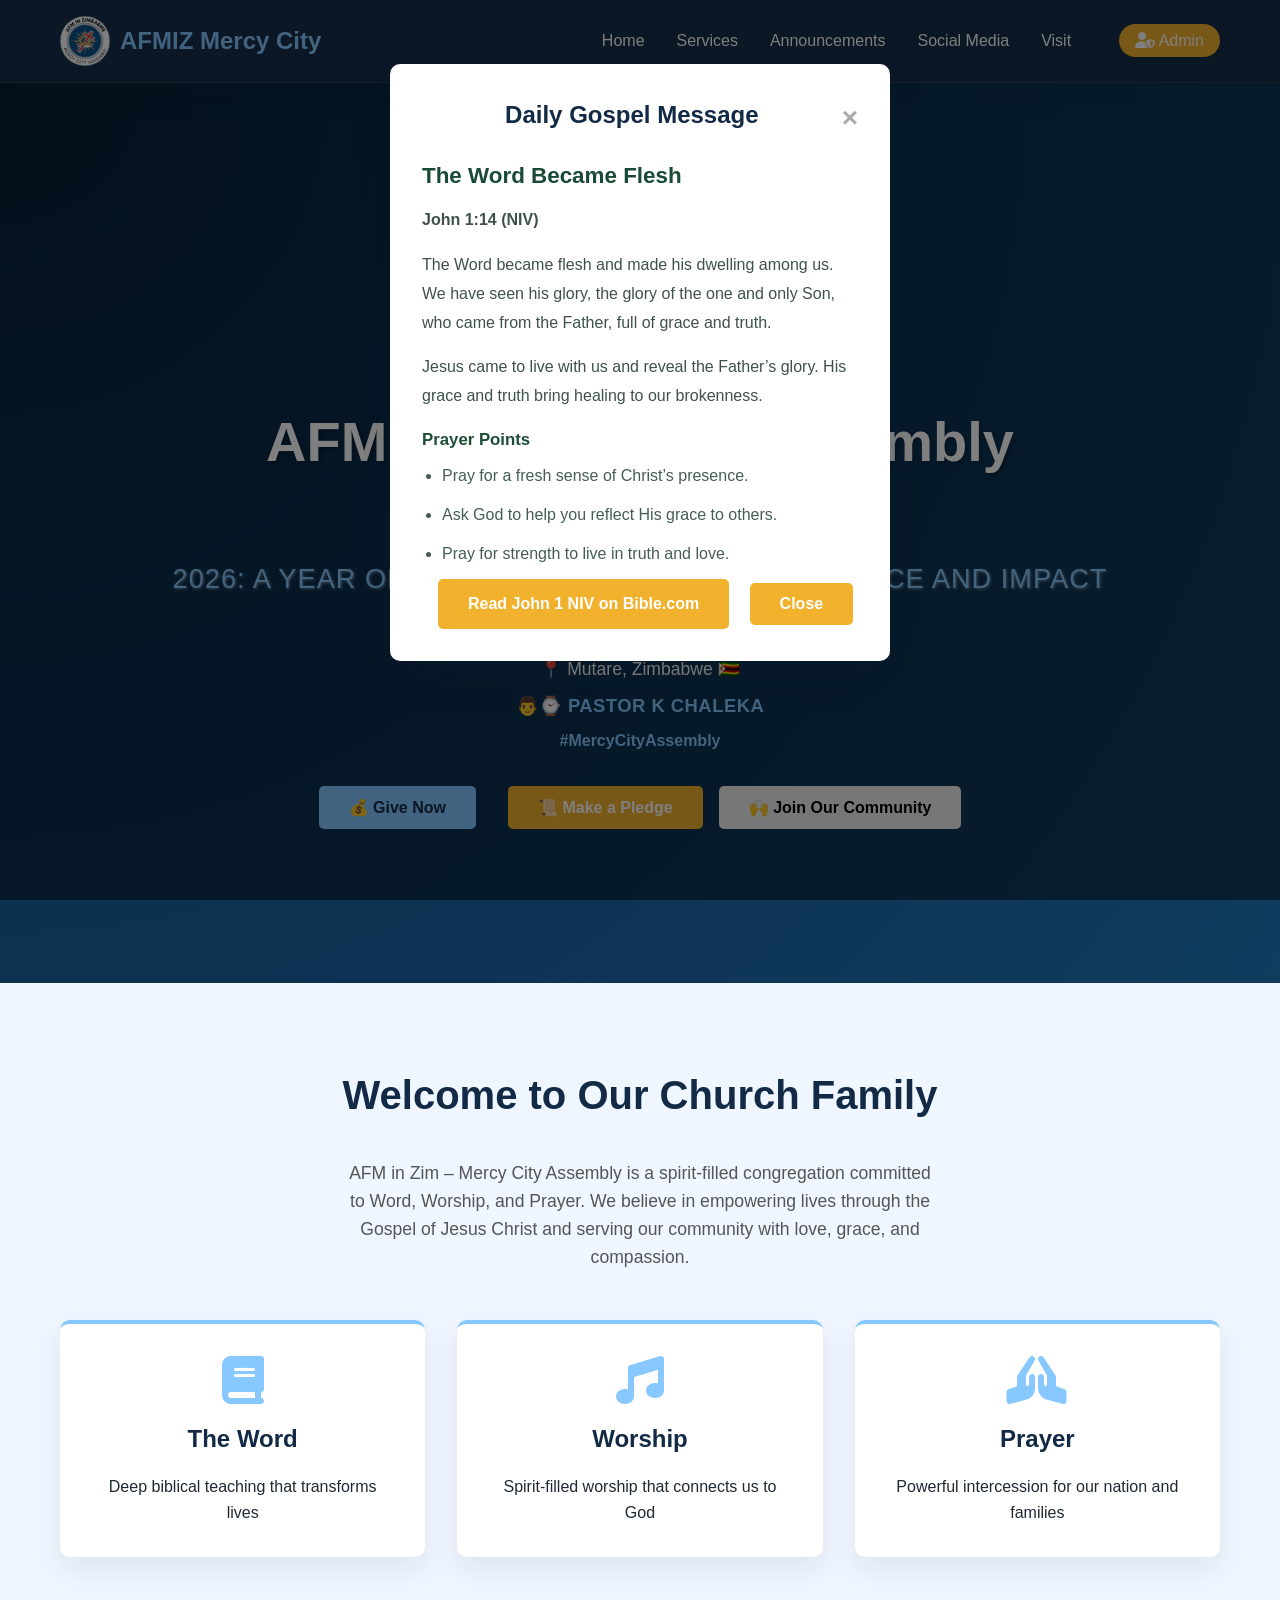
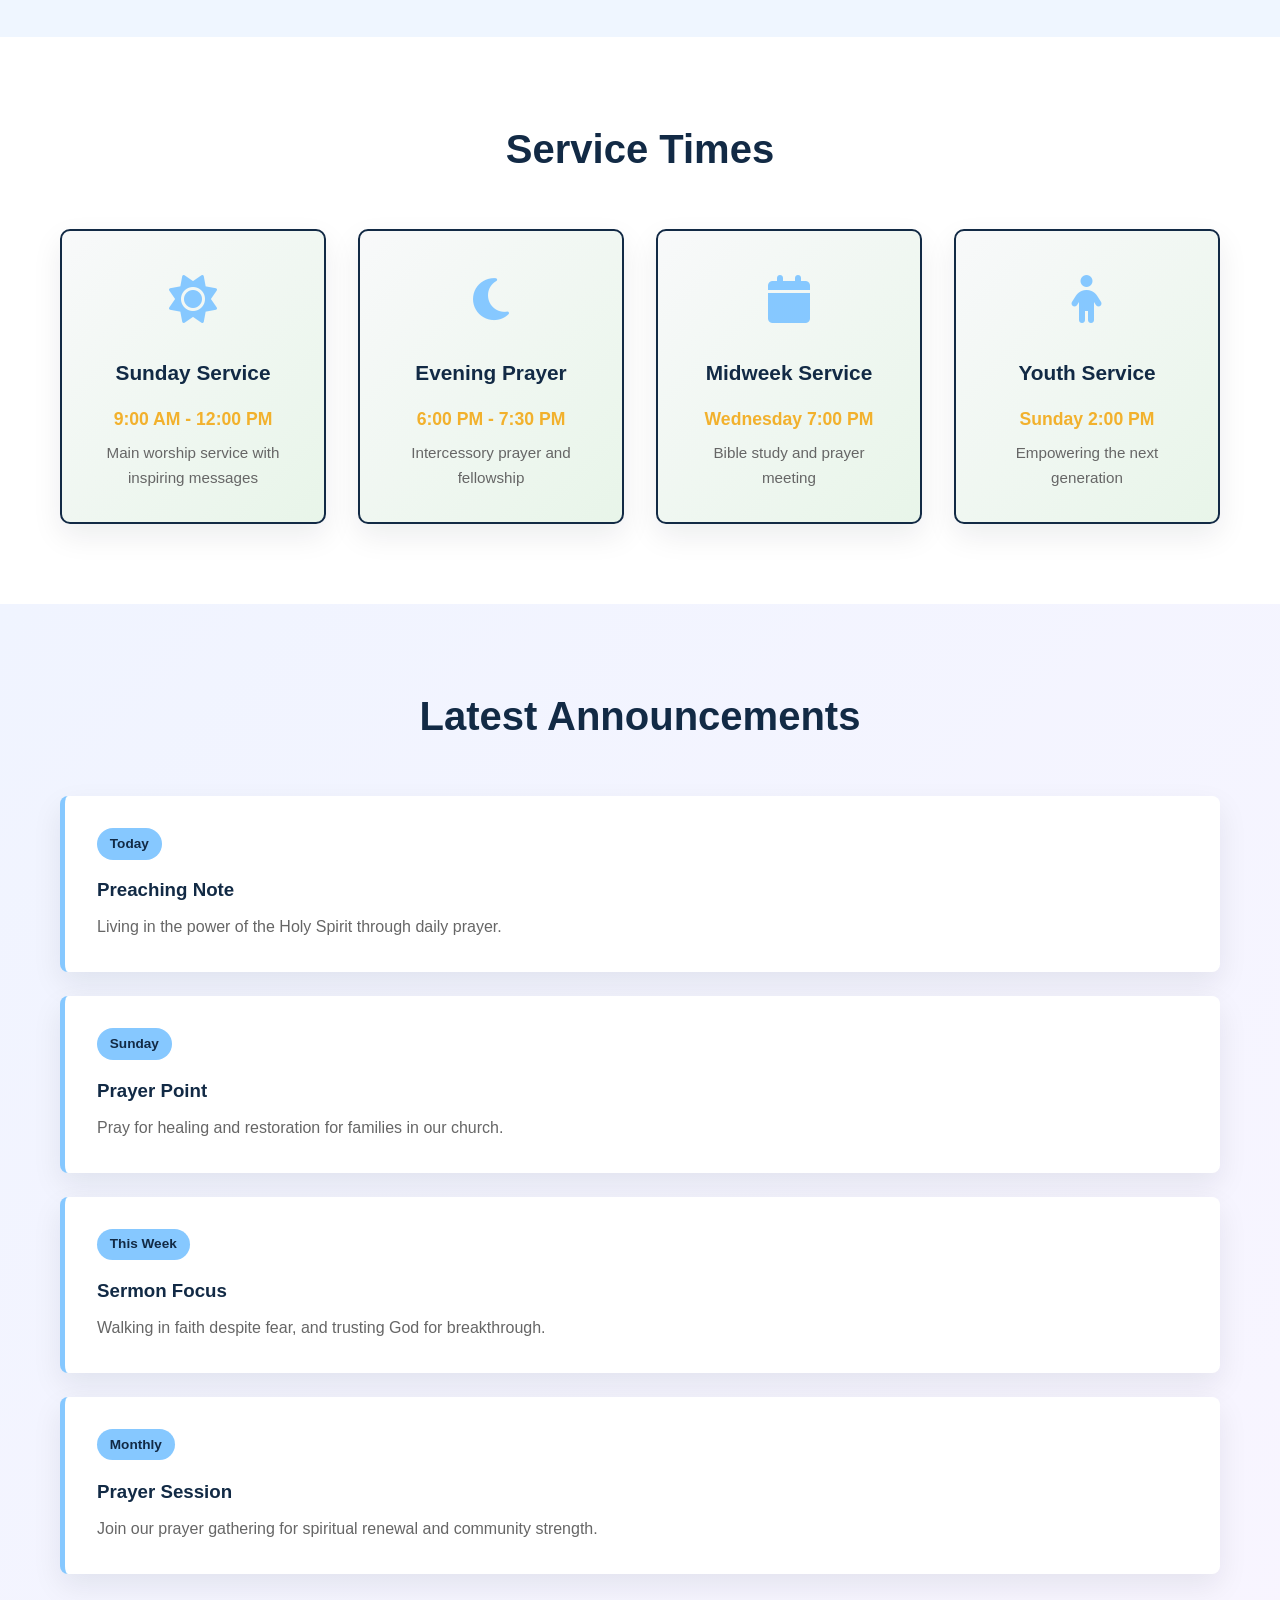
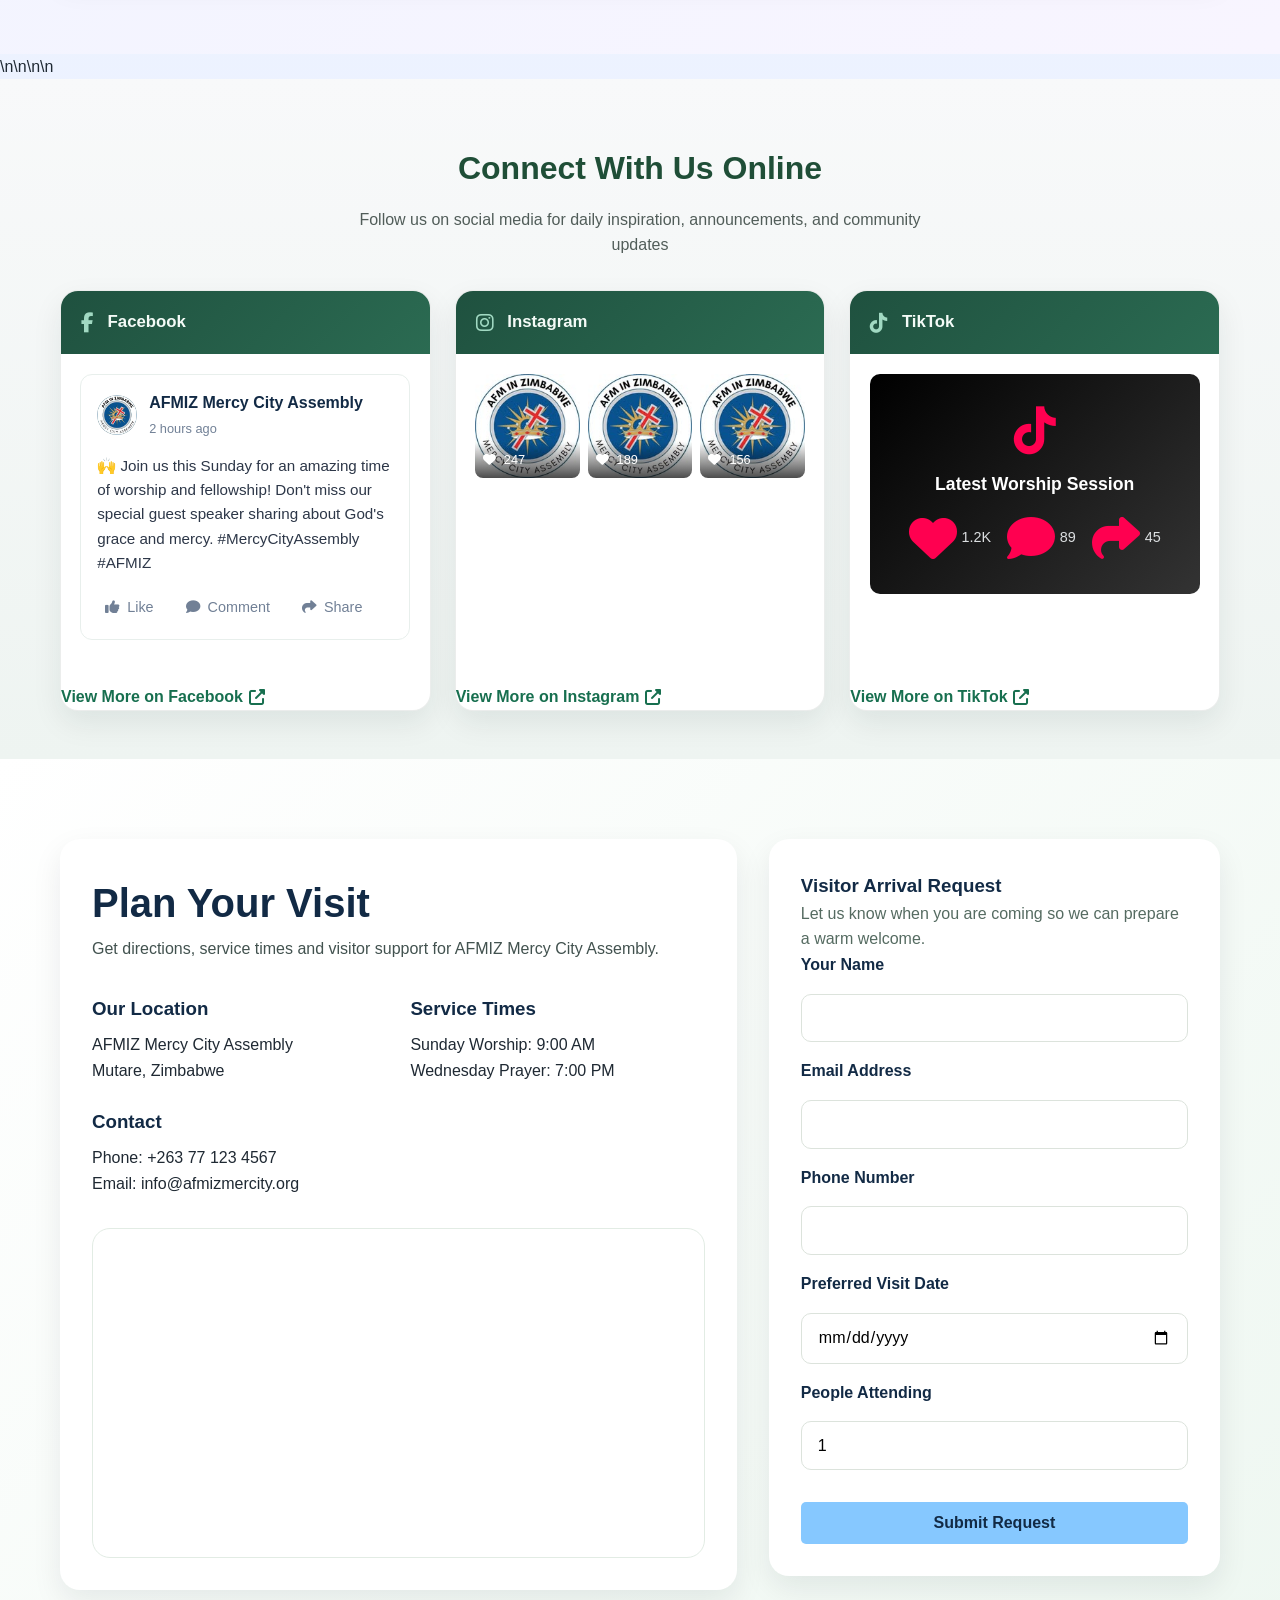
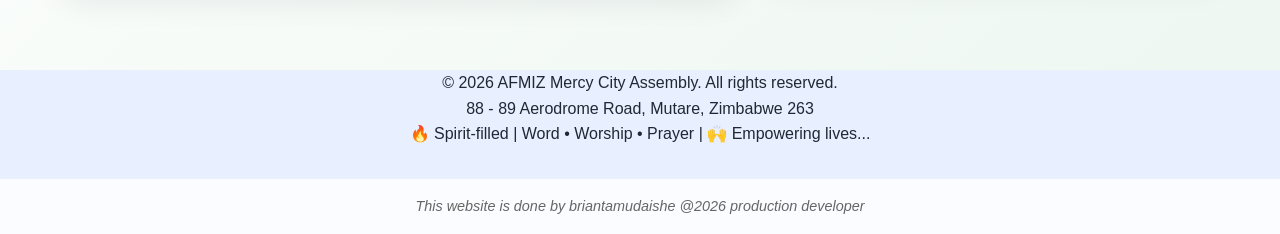
==== index.html @ 996c9f76 "Add files via upload" ====
<!DOCTYPE html>
<html lang="en">
<head>
    <meta charset="UTF-8">
    <meta name="viewport" content="width=device-width, initial-scale=1.0">
    <title>AFMIZ Mercy City Assembly - Empowering Lives</title>
    <link rel="stylesheet" href="https://cdnjs.cloudflare.com/ajax/libs/font-awesome/6.4.0/css/all.min.css">
    <link rel="stylesheet" href="styles.css">
</head>
<body>
    <!-- Navigation Bar -->
    <nav class="navbar">
        <div class="nav-container">
            <div class="nav-logo">
                <img src="501677961_18089998102718163_546494354468193759_n.PNG.jpg" alt="Church Logo" class="logo-img">
                <span>AFMIZ Mercy City</span>
            </div>
            <ul class="nav-menu">
                <li><a href="#home" class="nav-link">Home</a></li>
                <li><a href="#services" class="nav-link">Services</a></li>
                <li><a href="#announcements" class="nav-link">Announcements</a></li>
                <li><a href="#social" class="nav-link">Social Media</a></li>
                <li><a href="#visit" class="nav-link">Visit</a></li>
                <li><a href="#" class="nav-link admin-link" onclick="openAdminModal()">
                    <i class="fas fa-user-shield"></i> Admin
                </a></li>
            </ul>
            <div class="hamburger">
                <span></span>
                <span></span>
                <span></span>
            </div>
        </div>
    </nav>

    <!-- Header/Hero Section -->
    <header id="home" class="hero">
        <div class="hero-overlay"></div>
        <div class="hero-content">
            <div class="logo-section">
                <img src="501677961_18089998102718163_546494354468193759_n.PNG.jpg" alt="Church Logo" class="hero-logo">
            </div>
            <h1 class="church-name">AFMIZ Mercy City Assembly</h1>
            <p class="tagline">🔥 Spirit-filled | Word • Worship • Prayer</p>
            <p class="year-theme"> 2026: A YEAR OF BEING ELEVATED FOR EXCELLENCE AND IMPACT </p>
            <p class="subtitle">🙌 Empowering lives...</p>
            <p class="location">📍 Mutare, Zimbabwe 🇿🇼</p>
            <p class="church-leader">👨‍⌚ PASTOR K CHALEKA</p>
            <p class="hashtag">#MercyCityAssembly</p>
            <div class="cta-buttons">
                <button class="btn btn-primary" onclick="openGivingModal()">💰 Give Now</button>
                <button class="btn btn-secondary" onclick="openPledgeModal()">📜 Make a Pledge</button>
                <button class="btn btn-outline" onclick="openMemberModal()">🙌 Join Our Community</button>
            </div>
        </div>
    </header>

    <!-- Church Introduction Section -->
    <section id="introduction" class="introduction">
        <div class="container">
            <h2>Welcome to Our Church Family</h2>
            <p class="intro-text">
                AFM in Zim – Mercy City Assembly is a spirit-filled congregation committed to Word, Worship, and Prayer. 
                We believe in empowering lives through the Gospel of Jesus Christ and serving our community with love, 
                grace, and compassion.
            </p>
            <div class="intro-grid">
                <div class="intro-card">
                    <i class="fas fa-book"></i>
                    <h3>The Word</h3>
                    <p>Deep biblical teaching that transforms lives</p>
                </div>
                <div class="intro-card">
                    <i class="fas fa-music"></i>
                    <h3>Worship</h3>
                    <p>Spirit-filled worship that connects us to God</p>
                </div>
                <div class="intro-card">
                    <i class="fas fa-hands-praying"></i>
                    <h3>Prayer</h3>
                    <p>Powerful intercession for our nation and families</p>
                </div>
            </div>
        </div>
    </section>

    <!-- Service Times Section -->
    <section id="services" class="services">
        <div class="container">
            <h2>Service Times</h2>
            <div class="services-grid">
                <div class="service-card">
                    <div class="service-icon">
                        <i class="fas fa-sun"></i>
                    </div>
                    <h3>Sunday Service</h3>
                    <p class="service-time">9:00 AM - 12:00 PM</p>
                    <p class="service-desc">Main worship service with inspiring messages</p>
                </div>
                <div class="service-card">
                    <div class="service-icon">
                        <i class="fas fa-moon"></i>
                    </div>
                    <h3>Evening Prayer</h3>
                    <p class="service-time">6:00 PM - 7:30 PM</p>
                    <p class="service-desc">Intercessory prayer and fellowship</p>
                </div>
                <div class="service-card">
                    <div class="service-icon">
                        <i class="fas fa-calendar"></i>
                    </div>
                    <h3>Midweek Service</h3>
                    <p class="service-time">Wednesday 7:00 PM</p>
                    <p class="service-desc">Bible study and prayer meeting</p>
                </div>
                <div class="service-card">
                    <div class="service-icon">
                        <i class="fas fa-child"></i>
                    </div>
                    <h3>Youth Service</h3>
                    <p class="service-time">Sunday 2:00 PM</p>
                    <p class="service-desc">Empowering the next generation</p>
                </div>
            </div>
        </div>
    </section>

    <!-- Announcements Section -->
    <section id="announcements" class="announcements">
        <div class="container">
            <h2>Latest Announcements</h2>
            <div class="announcements-list">
                <div class="announcement-item">
                    <span class="announcement-date">Today</span>
                    <h3>Preaching Note</h3>
                    <p>Living in the power of the Holy Spirit through daily prayer.</p>
                </div>
                <div class="announcement-item">
                    <span class="announcement-date">Sunday</span>
                    <h3>Prayer Point</h3>
                    <p>Pray for healing and restoration for families in our church.</p>
                </div>
                <div class="announcement-item">
                    <span class="announcement-date">This Week</span>
                    <h3>Sermon Focus</h3>
                    <p>Walking in faith despite fear, and trusting God for breakthrough.</p>
                </div>
                <div class="announcement-item">
                    <span class="announcement-date">Monthly</span>
                    <h3>Prayer Session</h3>
                    <p>Join our prayer gathering for spiritual renewal and community strength.</p>
                </div>
            </div>
        </div>
    </section>

\n\n\n\n    <!-- Social Media Integration Section -->
    <section id="social" class="social-media-section">
        <div class="container">
            <h2>Connect With Us Online</h2>
            <p>Follow us on social media for daily inspiration, announcements, and community updates</p>

            <div class="social-feeds">
                <div class="social-feed">
                    <div class="feed-header">
                        <i class="fab fa-facebook-f"></i>
                        <h3>Facebook</h3>
                    </div>
                    <div class="feed-content">
                        <div class="feed-post">
                            <div class="post-header">
                                <img src="501677961_18089998102718163_546494354468193759_n.PNG.jpg" alt="Church Logo" class="post-avatar">
                                <div class="post-info">
                                    <h4>AFMIZ Mercy City Assembly</h4>
                                    <span class="post-time">2 hours ago</span>
                                </div>
                            </div>
                            <p class="post-text">🙌 Join us this Sunday for an amazing time of worship and fellowship! Don't miss our special guest speaker sharing about God's grace and mercy. #MercyCityAssembly #AFMIZ</p>
                            <div class="post-actions">
                                <button class="action-btn">
                                    <i class="fas fa-thumbs-up"></i> Like
                                </button>
                                <button class="action-btn">
                                    <i class="fas fa-comment"></i> Comment
                                </button>
                                <button class="action-btn">
                                    <i class="fas fa-share"></i> Share
                                </button>
                            </div>
                        </div>
                    </div>
                    <a href="https://facebook.com/LIVE" class="feed-link" target="_blank">
                        View More on Facebook <i class="fas fa-external-link-alt"></i>
                    </a>
                </div>

                <div class="social-feed">
                    <div class="feed-header">
                        <i class="fab fa-instagram"></i>
                        <h3>Instagram</h3>
                    </div>
                    <div class="feed-content">
                        <div class="instagram-grid">
                            <div class="instagram-post">
                                <img src="501677961_18089998102718163_546494354468193759_n.PNG.jpg" alt="Church Post" class="instagram-image">
                                <div class="instagram-overlay">
                                    <i class="fas fa-heart"></i>
                                    <span>247</span>
                                </div>
                            </div>
                            <div class="instagram-post">
                                <img src="501677961_18089998102718163_546494354468193759_n.PNG.jpg" alt="Church Post" class="instagram-image">
                                <div class="instagram-overlay">
                                    <i class="fas fa-heart"></i>
                                    <span>189</span>
                                </div>
                            </div>
                            <div class="instagram-post">
                                <img src="501677961_18089998102718163_546494354468193759_n.PNG.jpg" alt="Church Post" class="instagram-image">
                                <div class="instagram-overlay">
                                    <i class="fas fa-heart"></i>
                                    <span>156</span>
                                </div>
                            </div>
                        </div>
                    </div>
                    <a href="https://instagram.com/afmmercycity" class="feed-link" target="_blank">
                        View More on Instagram <i class="fas fa-external-link-alt"></i>
                    </a>
                </div>

                <div class="social-feed">
                    <div class="feed-header">
                        <i class="fab fa-tiktok"></i>
                        <h3>TikTok</h3>
                    </div>
                    <div class="feed-content">
                        <div class="tiktok-video">
                            <div class="video-placeholder">
                                <i class="fab fa-tiktok"></i>
                                <p>Latest Worship Session</p>
                                <div class="video-stats">
                                    <span><i class="fas fa-heart"></i> 1.2K</span>
                                    <span><i class="fas fa-comment"></i> 89</span>
                                    <span><i class="fas fa-share"></i> 45</span>
                                </div>
                            </div>
                        </div>
                    </div>
                    <a href="https://tiktok.com/@afmmercycity" class="feed-link" target="_blank">
                        View More on TikTok <i class="fas fa-external-link-alt"></i>
                    </a>
                </div>
            </div>
        </div>
    </section>

    <!-- Visitor Directions Section -->
    <section id="visit" class="direction-section">
        <div class="container direction-grid">
            <div class="direction-card">
                <div class="direction-header">
                    <h2>Plan Your Visit</h2>
                    <p>Get directions, service times and visitor support for AFMIZ Mercy City Assembly.</p>
                </div>
                <div class="location-details">
                    <div>
                        <h3>Our Location</h3>
                        <p>AFMIZ Mercy City Assembly<br>Mutare, Zimbabwe</p>
                    </div>
                    <div>
                        <h3>Service Times</h3>
                        <p>Sunday Worship: 9:00 AM<br>Wednesday Prayer: 7:00 PM</p>
                    </div>
                    <div>
                        <h3>Contact</h3>
                        <p>Phone: +263 77 123 4567<br>Email: info@afmizmercity.org</p>
                    </div>
                </div>
                <div class="direction-map">
                    <iframe src="https://www.google.com/maps?q=-18.9720479,32.6279877&hl=en&z=15&output=embed" frameborder="0" allowfullscreen loading="lazy"></iframe>
                </div>
            </div>
            <div class="plan-visit-card">
                <h3>Visitor Arrival Request</h3>
                <p>Let us know when you are coming so we can prepare a warm welcome.</p>
                <form id="visitForm" onsubmit="submitVisitRequest(event)">
                    <div class="form-group">
                        <label for="visitorName">Your Name</label>
                        <input type="text" id="visitorName" name="visitorName" required>
                    </div>
                    <div class="form-group">
                        <label for="visitorEmail">Email Address</label>
                        <input type="email" id="visitorEmail" name="visitorEmail" required>
                    </div>
                    <div class="form-group">
                        <label for="visitorPhone">Phone Number</label>
                        <input type="tel" id="visitorPhone" name="visitorPhone" required>
                    </div>
                    <div class="form-group">
                        <label for="visitDate">Preferred Visit Date</label>
                        <input type="date" id="visitDate" name="visitDate" required>
                    </div>
                    <div class="form-group">
                        <label for="visitPeople">People Attending</label>
                        <input type="number" id="visitPeople" name="visitPeople" min="1" value="1" required>
                    </div>
                    <button type="submit" class="btn btn-primary">Submit Request</button>
                </form>
            </div>
        </div>
    </section>

    <!-- Pledge Modal -->
    <div id="pledgeModal" class="modal">
        <div class="modal-content">
            <span class="close" onclick="closePledgeModal()">&times;</span>
            <h2>📜 Make a Pledge</h2>
            <form id="pledgeForm" onsubmit="submitPledge(event)">
                <div class="form-group">
                    <label for="pledgeName">Full Name</label>
                    <input type="text" id="pledgeName" name="name" required>
                </div>
                <div class="form-group">
                    <label for="pledgeEmail">Email Address</label>
                    <input type="email" id="pledgeEmail" name="email" required>
                </div>
                <div class="form-group">
                    <label for="pledgePhone">Phone Number</label>
                    <input type="tel" id="pledgePhone" name="phone" required>
                </div>
                <div class="form-group">
                    <label for="pledgeType">Pledge Type</label>
                    <select id="pledgeType" name="type" required>
                        <option value="">Select a pledge type...</option>
                        <option value="building">Building Fund</option>
                        <option value="missions">Missions & Outreach</option>
                        <option value="facility">Facility Upgrade</option>
                        <option value="general">General Church Fund</option>
                    </select>
                </div>
                <div class="form-group">
                    <label for="pledgeCurrency">Currency</label>
                    <select id="pledgeCurrency" name="currency" required>
                        <option value="">Select currency...</option>
                        <option value="USD">USD ($)</option>
                        <option value="ZWG">ZWG</option>
                        <option value="RANDS">South African Rands (R)</option>
                    </select>
                </div>
                <div class="form-group">
                    <label for="pledgeAmount">Pledge Amount</label>
                    <input type="number" id="pledgeAmount" name="amount" min="1" step="1" required>
                </div>
                <div class="form-group">
                    <label for="pledgeDueDate">Due Date (Optional)</label>
                    <input type="date" id="pledgeDueDate" name="dueDate">
                </div>
                <div class="form-group">
                    <label for="pledgeWhatsApp">WhatsApp Number (for reminders)</label>
                    <input type="tel" id="pledgeWhatsApp" name="whatsapp" placeholder="+263 XX XXX XXXX" required>
                    <small style="color: #666; font-size: 0.9em;">Required for pledge reminders and confirmations</small>
                </div>
                <button type="submit" class="btn btn-primary">Submit Pledge</button>
            </form>
        </div>
    </div>

    <!-- Giving Modal -->
    <div id="givingModal" class="modal">
        <div class="modal-content">
            <span class="close" onclick="closeGivingModal()">&times;</span>
            <h2>💰 Tithes & Offerings</h2>
            <form id="givingForm" onsubmit="submitGiving(event)">
                <div class="form-group">
                    <label for="givingName">Full Name</label>
                    <input type="text" id="givingName" name="name" required>
                </div>
                <div class="form-group">
                    <label for="givingEmail">Email Address</label>
                    <input type="email" id="givingEmail" name="email" required>
                </div>
                <div class="form-group">
                    <label for="givingPhone">Phone Number</label>
                    <input type="tel" id="givingPhone" name="phone" required>
                </div>
                <div class="form-group">
                    <label for="givingCurrency">Currency</label>
                    <select id="givingCurrency" name="currency" required>
                        <option value="">Select currency...</option>
                        <option value="USD">USD ($)</option>
                        <option value="ZWG">ZWG</option>
                        <option value="RANDS">South African Rands (R)</option>
                    </select>
                </div>
                <div class="form-group">
                    <label for="givingAmount">Amount</label>
                    <input type="number" id="givingAmount" name="amount" min="1" step="1" required>
                </div>
                <div class="form-group">
                    <label for="givingCategory">Giving Type</label>
                    <select id="givingCategory" name="category" required>
                        <option value="">Select a giving type...</option>
                        <option value="Tithe">Tithe</option>
                        <option value="Offering">Offering</option>
                    </select>
                </div>
                <div class="form-group">
                    <label for="paymentMethod">Payment Method</label>
                    <select id="paymentMethod" name="method" required>
                        <option value="">Select payment method...</option>
                        <option value="ecocash">EcoCash</option>
                        <option value="bank">Bank Transfer</option>
                    </select>
                </div>
                <div class="form-group" id="bankDetailsGroup" style="display: none;">
                    <label for="bankDetails">Bank Details</label>
                    <textarea id="bankDetails" name="bankDetails" rows="2" placeholder="Account number and branch name"></textarea>
                </div>
                <div class="form-group" id="ecocashGroup" style="display: none;">
                    <label for="ecocashNumber">EcoCash Phone Number</label>
                    <input type="tel" id="ecocashNumber" name="ecocash" placeholder="+263 XX XXX XXXX">
                </div>
                <button type="submit" class="btn btn-primary">Proceed to Payment</button>
            </form>
        </div>
    </div>

    <!-- Member Registration Modal -->
    <div id="memberModal" class="modal">
        <div class="modal-content">
            <span class="close" onclick="closeMemberModal()">&times;</span>
            <h2>🙌 Join Our Community</h2>
            <p>Become a member of AFMIZ Mercy City Assembly and stay connected with our spiritual family.</p>
            <form id="memberForm" onsubmit="submitMemberRegistration(event)">
                <div class="form-group">
                    <label for="memberName">Full Name</label>
                    <input type="text" id="memberName" name="name" required>
                </div>
                <div class="form-group">
                    <label for="memberEmail">Email Address</label>
                    <input type="email" id="memberEmail" name="email" required>
                </div>
                <div class="form-group">
                    <label for="memberPhone">Phone Number</label>
                    <input type="tel" id="memberPhone" name="phone" required>
                </div>
                <div class="form-group">
                    <label for="memberAddress">Address (Optional)</label>
                    <textarea id="memberAddress" name="address" rows="3"></textarea>
                </div>
                <div class="form-group">
                    <label for="memberInterests">Areas of Interest</label>
                    <select id="memberInterests" name="interests">
                        <option value="">Select your primary interest...</option>
                        <option value="worship">Worship Team</option>
                        <option value="youth">Youth Ministry</option>
                        <option value="outreach">Community Outreach</option>
                        <option value="prayer">Prayer Ministry</option>
                        <option value="teaching">Bible Study/Teaching</option>
                        <option value="other">Other</option>
                    </select>
                </div>
                <button type="submit" class="btn btn-primary">Submit Registration</button>
            </form>
        </div>
    </div>

    <!-- Daily Gospel Modal -->
    <div id="dailyGospelModal" class="modal">
        <div class="modal-content">
            <span class="close" onclick="closeDailyGospelModal()">&times;</span>
            <h2>Daily Gospel Message</h2>
            <div class="daily-gospel-content">
                <h3 id="dailyGospelTitle"></h3>
                <p class="daily-gospel-verse"><strong id="dailyGospelVerseRef"></strong></p>
                <p class="daily-gospel-verse-text" id="dailyGospelVerseText"></p>
                <p id="dailyGospelTeaching"></p>
                <div>
                    <h4>Prayer Points</h4>
                    <ul id="dailyGospelPrayerPoints"></ul>
                </div>
            </div>
            <div class="daily-gospel-actions">
                <a href="https://www.bible.com/bible/111/JHN.1.NIV" target="_blank" rel="noopener" class="btn btn-secondary">Read John 1 NIV on Bible.com</a>
                <button class="btn btn-secondary" onclick="closeDailyGospelModal()">Close</button>
            </div>
        </div>
    </div>

    <!-- Admin Access Modal -->
    <div id="adminModal" class="modal">
        <div class="modal-content admin-modal">
            <span class="close" onclick="closeAdminModal()">&times;</span>
            <h2>Admin Access</h2>
            <p>Register as a church leader or member to access the admin dashboard.</p>

            <!-- Registration Form -->
            <div id="adminRegistrationForm">
                <h3>Secure Admin Registration Request</h3>
                <div class="admin-step">
                    <strong>Step 1 of 2:</strong> Create your request. A verification code will be sent to your email before the request is saved as <em>Awaiting Admin Approval</em>.
                </div>
                <div class="admin-form-note">
                    Only church positions are requested here. System-level roles are assigned later by Super Admin after approval.
                </div>
                <form onsubmit="handleAdminRegistration(event)">
                    <div class="form-group">
                        <label for="adminFullName">Full Name *</label>
                        <input type="text" id="adminFullName" required placeholder="Enter your full name">
                        <small class="input-feedback" id="adminFullNameFeedback"></small>
                    </div>
                    <div class="form-group">
                        <label for="adminPosition">Church Position *</label>
                        <input type="text" id="adminPosition" required placeholder="Enter your church position">
                        <small class="input-feedback" id="adminPositionFeedback"></small>
                    </div>
                    <div class="form-group">
                        <label for="adminPhone">Phone Number *</label>
                        <input type="tel" id="adminPhone" required placeholder="Enter your phone number">
                        <small class="input-feedback" id="adminPhoneFeedback"></small>
                    </div>
                    <div class="form-group">
                        <label for="adminEmail">Email Address *</label>
                        <input type="email" id="adminEmail" required placeholder="Enter your email address">
                        <small class="input-feedback" id="adminEmailFeedback"></small>
                    </div>
                    <div class="form-group">
                        <label for="adminPassword">Password *</label>
                        <input type="password" id="adminPassword" required placeholder="Create a strong password">
                        <small class="input-feedback" id="adminPasswordFeedback"></small>
                    </div>
                    <div class="form-group">
                        <label for="adminConfirmPassword">Confirm Password *</label>
                        <input type="password" id="adminConfirmPassword" required placeholder="Re-enter password">
                        <small class="input-feedback" id="adminConfirmPasswordFeedback"></small>
                    </div>
                    <div class="form-group checkbox-group">
                        <input type="checkbox" id="adminTerms" required>
                        <label for="adminTerms">I agree to the <strong>Terms and Conditions</strong> and understand that a Super Admin must approve my request before access is granted.</label>
                        <small class="input-feedback" id="adminTermsFeedback"></small>
                    </div>
                    <div class="security-hint">
                        Password must be at least 8 characters and include uppercase, lowercase, number, and symbol.
                    </div>
                    <button type="submit" class="btn btn-primary">Register & Send Verification Code</button>
                </form>
                <p class="form-footer">Already registered? <button onclick="showAdminLoginForm()" class="link-btn">Login here</button></p>
            </div>

            <!-- Verification Code Form -->
            <div id="adminVerificationForm" style="display: none;">
                <h3>Verify Your Email</h3>
                <p>We've sent a verification code to <span id="verificationEmail"></span></p>
                <form onsubmit="handleAdminVerification(event)">
                    <div class="form-group">
                        <label for="verificationCode">Verification Code *</label>
                        <input type="text" id="verificationCode" required placeholder="Enter 6-digit code" maxlength="6">
                    </div>
                    <button type="submit" class="btn btn-primary">Verify & Continue</button>
                    <button type="button" onclick="resendVerificationCode()" class="btn btn-secondary">Resend Code</button>
                </form>
                <p class="form-footer"><button onclick="showAdminRegistrationForm()" class="link-btn">Back to Registration</button></p>
            </div>

            <!-- Login Form -->
            <div id="adminLoginForm" style="display: none;">
                <h3>Admin Login</h3>
                <form onsubmit="handleAdminLogin(event)">
                    <div class="form-group">
                        <label for="adminLoginEmail">Email Address *</label>
                        <input type="email" id="adminLoginEmail" required placeholder="Enter your email">
                    </div>
                    <div class="form-group">
                        <label for="adminLoginPassword">Password *</label>
                        <input type="password" id="adminLoginPassword" required placeholder="Enter your password">
                    </div>
                    <button type="submit" class="btn btn-primary">Login to Admin Dashboard</button>
                </form>
                <p class="form-footer">New user? <button onclick="showAdminRegistrationForm()" class="link-btn">Register here</button></p>
            </div>
        </div>
    </div>

    <!-- Success Message -->
    <div id="successMessage" class="success-message">
        <div class="success-content">
            <i class="fas fa-check-circle"></i>
            <h3 id="successTitle">Success!</h3>
            <p id="successText"></p>
            <button onclick="closeSuccessMessage()" class="btn btn-primary">Close</button>
        </div>
    </div>

    <!-- Footer -->
    <footer class="footer">
        <div class="container">
            <center><p>&copy; 2026 AFMIZ Mercy City Assembly. All rights reserved.</p></center>
           <center><p>88 - 89 Aerodrome Road, Mutare, Zimbabwe 263</p></center>
           <center> <p>🔥 Spirit-filled | Word • Worship • Prayer | 🙌 Empowering lives...</p></center>
        </div>
    </footer>

    <!-- Website Signature -->
    <div class="signature">
        <p>This website is done by briantamudaishe @2026 production developer</p>
    </div>

    <script src="script.js"></script>
</body>
</html>
---- styles.css ----
* {
    margin: 0;
    padding: 0;
    box-sizing: border-box;
}

:root {
    --primary-color: #122a45;
    --secondary-color: #86c8ff;
    --accent-color: #f2b12d;
    --text-color: #1f2933;
    --text-soft: #4b5563;
    --light-bg: #eff6ff;
    --card-bg: rgba(255, 255, 255, 0.92);
    --white: #ffffff;
    --shadow: 0 12px 30px rgba(15, 23, 42, 0.08);
    --shadow-lg: 0 18px 45px rgba(15, 23, 42, 0.12);
}

html {
    scroll-behavior: smooth;
}

body {
    font-family: 'Segoe UI', Tahoma, Geneva, Verdana, sans-serif;
    background: linear-gradient(180deg, #f5f8ff 0%, #e8efff 100%);
    color: var(--text-color);
    line-height: 1.6;
    overflow-x: hidden;
}


.container {
    max-width: 1200px;
    margin: 0 auto;
    padding: 0 20px;
}

/* Navigation Bar */
.navbar {
    background: rgba(18, 42, 69, 0.98);
    padding: 1rem 0;
    position: sticky;
    top: 0;
    z-index: 1000;
    box-shadow: var(--shadow);
    backdrop-filter: blur(12px);
    border-bottom: 1px solid rgba(255, 255, 255, 0.08);
}

.nav-container {
    max-width: 1200px;
    margin: 0 auto;
    padding: 0 20px;
    display: flex;
    justify-content: space-between;
    align-items: center;
}


.nav-logo {
    display: flex;
    align-items: center;
    gap: 10px;
    color: var(--secondary-color);
    font-size: 1.5rem;
    font-weight: bold;
}

.logo-img {
    height: 50px;
    width: 50px;
    border-radius: 50%;
    object-fit: cover;
}

.nav-menu {
    display: flex;
    list-style: none;
    gap: 2rem;
}

.nav-link {
    color: var(--white);
    text-decoration: none;
    transition: color 0.3s ease;
    font-weight: 500;
}

.nav-link:hover {
    color: var(--secondary-color);
}

.hamburger {
    display: none;
    flex-direction: column;
    cursor: pointer;
}

.hamburger span {
    height: 3px;
    width: 25px;
    background: var(--secondary-color);
    margin: 5px 0;
    transition: 0.3s;
}

/* Hero Section */
.hero {
    position: relative;
    height: 100vh;
    background: radial-gradient(circle at top left, #0b2d48 0%, #12426a 35%, #1c5e8d 100%);
    display: flex;
    align-items: center;
    justify-content: center;
    color: var(--white);
    text-align: center;
    overflow: hidden;
}

.hero-overlay {
    position: absolute;
    top: 0;
    left: 0;
    right: 0;
    bottom: 0;
    background: rgba(1, 17, 34, 0.44);
}

.hero-content {
    position: relative;
    z-index: 10;
    animation: fadeInUp 1s ease;
}

@keyframes fadeInUp {
    from {
        opacity: 0;
        transform: translateY(30px);
    }
    to {
        opacity: 1;
        transform: translateY(0);
    }
}

.logo-section {
    margin-bottom: 2rem;
}

.hero-logo {
    height: 120px;
    width: 120px;
    border-radius: 50%;
    object-fit: cover;
    box-shadow: 0 0 30px rgba(212, 175, 55, 0.5);
    border: 4px solid var(--secondary-color);
}

.church-name {
    font-size: 3.5rem;
    margin-bottom: 1rem;
    font-weight: 700;
    text-shadow: 2px 2px 4px rgba(0, 0, 0, 0.3);
}

.tagline {
    font-size: 1.5rem;
    margin-bottom: 0.5rem;
    color: var(--secondary-color);
}

.subtitle {
    font-size: 1.2rem;
    margin-bottom: 0.5rem;
}

.location {
    font-size: 1.1rem;
    margin-bottom: 0.5rem;
}

.year-theme {
    font-size: 1.7rem;
    margin: 1rem 0;
    font-weight: 500;
    color: var(--secondary-color);
    text-transform: uppercase;
    letter-spacing: 1px;
    animation: pulse 2s ease-in-out infinite;
    text-shadow: 1px 1px 3px rgba(255, 255, 255, 0.4);
}

.church-leader {
    font-size: 1.15rem;
    margin-bottom: 0.5rem;
    font-weight: 600;
    color: var(--secondary-color);
    text-transform: uppercase;
    letter-spacing: 0.5px;
}

@keyframes pulse {
    0%, 100% {
        opacity: 1;
    }
    50% {
        opacity: 0.8;
    }
}

.hashtag {
    font-size: 1rem;
    color: var(--secondary-color);
    margin-bottom: 2rem;
    font-weight: 600;
}

/* Buttons */
.btn {
    padding: 12px 30px;
    border: none;
    border-radius: 5px;
    font-size: 1rem;
    font-weight: 600;
    cursor: pointer;
    transition: all 0.3s ease;
    text-decoration: none;
    display: inline-block;
}

.btn-primary {
    background: var(--secondary-color);
    color: var(--primary-color);
}

.btn-primary:hover {
    background: #ffd700;
    transform: translateY(-2px);
    box-shadow: var(--shadow-lg);
}

.btn-secondary {
    background: var(--accent-color);
    color: var(--white);
    margin-left: 1rem;
}

.btn-secondary:hover {
    background: #a01830;
    transform: translateY(-2px);
    box-shadow: var(--shadow-lg);
}

.cta-buttons {
    margin-top: 2rem;
    display: flex;
    justify-content: center;
    flex-wrap: wrap;
    gap: 1rem;
}

/* Introduction Section */
.introduction {
    padding: 5rem 0;
    background: var(--light-bg);
}

.introduction h2 {
    text-align: center;
    font-size: 2.5rem;
    margin-bottom: 2rem;
    color: var(--primary-color);
}

.intro-text {
    text-align: center;
    max-width: 600px;
    margin: 0 auto 3rem;
    font-size: 1.1rem;
    color: #555;
}

.intro-grid {
    display: grid;
    grid-template-columns: repeat(auto-fit, minmax(280px, 1fr));
    gap: 2rem;
    margin-top: 2rem;
}

.intro-card {
    background: var(--white);
    padding: 2rem;
    border-radius: 10px;
    text-align: center;
    box-shadow: var(--shadow);
    transition: all 0.3s ease;
    border-top: 4px solid var(--secondary-color);
}

.intro-card:hover {
    transform: translateY(-5px);
    box-shadow: var(--shadow-lg);
}

.intro-card i {
    font-size: 3rem;
    color: var(--secondary-color);
    margin-bottom: 1rem;
}

.intro-card h3 {
    color: var(--primary-color);
    margin-bottom: 1rem;
    font-size: 1.5rem;
}

/* Services Section */
.services {
    padding: 5rem 0;
    background: var(--white);
}

.services h2 {
    text-align: center;
    font-size: 2.5rem;
    margin-bottom: 3rem;
    color: var(--primary-color);
}

.services-grid {
    display: grid;
    grid-template-columns: repeat(auto-fit, minmax(250px, 1fr));
    gap: 2rem;
}

.service-card {
    background: linear-gradient(135deg, #f8f9fa 0%, #e8f5e9 100%);
    padding: 2rem;
    border-radius: 10px;
    text-align: center;
    box-shadow: var(--shadow);
    transition: all 0.3s ease;
    border: 2px solid var(--primary-color);
}

.service-card:hover {
    transform: translateY(-8px);
    box-shadow: var(--shadow-lg);
    border-color: var(--secondary-color);
}

.service-icon {
    font-size: 3rem;
    color: var(--secondary-color);
    margin-bottom: 1rem;
}

.service-card h3 {
    color: var(--primary-color);
    margin-bottom: 1rem;
    font-size: 1.3rem;
}

.service-time {
    font-weight: 600;
    color: var(--accent-color);
    font-size: 1.1rem;
    margin-bottom: 0.5rem;
}

.service-desc {
    color: #666;
    font-size: 0.95rem;
}

/* Announcements Section */
.announcements {
    padding: 5rem 0;
    background: linear-gradient(135deg, #f0f4ff 0%, #f8f5ff 100%);
}

.announcements h2 {
    text-align: center;
    font-size: 2.5rem;
    margin-bottom: 3rem;
    color: var(--primary-color);
}

.announcements-list {
    display: grid;
    gap: 1.5rem;
}

.announcement-item {
    background: var(--white);
    padding: 2rem;
    border-radius: 8px;
    box-shadow: var(--shadow);
    border-left: 5px solid var(--secondary-color);
    transition: all 0.3s ease;
}

.announcement-item:hover {
    transform: translateX(5px);
    box-shadow: var(--shadow-lg);
}

.announcement-date {
    display: inline-block;
    background: var(--secondary-color);
    color: var(--primary-color);
    padding: 0.3rem 0.8rem;
    border-radius: 20px;
    font-size: 0.85rem;
    font-weight: 600;
    margin-bottom: 0.5rem;
}

.announcement-item h3 {
    color: var(--primary-color);
    margin: 0.5rem 0;
}

.announcement-item p {
    color: #666;
    line-height: 1.7;
}

/* Contact Section */
.contact {
    padding: 5rem 0;
    background: var(--white);
}

.contact h2 {
    text-align: center;
    font-size: 2.5rem;
    margin-bottom: 3rem;
    color: var(--primary-color);
}

.contact-content {
    display: grid;
    grid-template-columns: 1fr 1fr;
    gap: 3rem;
    align-items: center;
}

.contact-info h3,
.social-media h3 {
    color: var(--primary-color);
    margin-bottom: 1.5rem;
    font-size: 1.5rem;
}

.contact-info p {
    margin-bottom: 1rem;
    display: flex;
    align-items: center;
    gap: 1rem;
    font-size: 1.05rem;
}

.contact-info i,
.social-media i {
    color: var(--secondary-color);
    width: 20px;
}

.contact-info a {
    color: var(--accent-color);
    text-decoration: none;
    transition: color 0.3s ease;
}

.contact-info a:hover {
    color: var(--primary-color);
}

.social-icons {
    display: flex;
    gap: 1.5rem;
    flex-wrap: wrap;
}

.social-icon {
    display: flex;
    align-items: center;
    justify-content: center;
    width: 50px;
    height: 50px;
    border-radius: 50%;
    background: linear-gradient(135deg, var(--primary-color), #2d5a3d);
    color: var(--white);
    text-decoration: none;
    font-size: 1.5rem;
    transition: all 0.3s ease;
    box-shadow: var(--shadow);
}

.social-icon:hover {
    background: var(--secondary-color);
    color: var(--primary-color);
    transform: translateY(-5px);
    box-shadow: var(--shadow-lg);
}

.social-icon.facebook:hover {
    background: #1877f2;
}

.social-icon.tiktok:hover {
    background: #000000;
}

.social-icon.instagram:hover {
    background: linear-gradient(45deg, #f09433 0%,#e6683c 25%,#dc2743 50%,#cc2366 75%,#bc1888 100%);
}

.social-icon.whatsapp:hover {
    background: #25d366;
}

.social-icon.youtube:hover {
    background: #ff0000;
}

/* Modal Styles */
.modal {
    display: none;
    position: fixed;
    z-index: 2000;
    left: 0;
    top: 0;
    width: 100%;
    height: 100%;
    background-color: rgba(0, 0, 0, 0.5);
    animation: fadeIn 0.3s ease;
}

@keyframes fadeIn {
    from {
        opacity: 0;
    }
    to {
        opacity: 1;
    }
}

.modal-content {
    background-color: var(--white);
    margin: 5% auto;
    padding: 2rem;
    border-radius: 10px;
    width: 90%;
    max-width: 500px;
    max-height: calc(100vh - 4rem);
    overflow-y: auto;
    box-shadow: var(--shadow-lg);
    animation: slideDown 0.3s ease;
}

@keyframes slideDown {
    from {
        transform: translateY(-50px);
        opacity: 0;
    }
    to {
        transform: translateY(0);
        opacity: 1;
    }
}

.close {
    color: #aaa;
    float: right;
    font-size: 28px;
    font-weight: bold;
    cursor: pointer;
    transition: color 0.3s ease;
}

.close:hover,
.close:focus {
    color: var(--accent-color);
}

.modal-content h2 {
    color: var(--primary-color);
    margin-bottom: 1.5rem;
    text-align: center;
}

.form-group {
    margin-bottom: 1.5rem;
}

.form-group label {
    display: block;
    margin-bottom: 0.5rem;
    color: var(--primary-color);
    font-weight: 600;
}

.form-group input,
.form-group select {
    width: 100%;
    padding: 10px 12px;
    border: 2px solid #ddd;
    border-radius: 5px;
    font-size: 1rem;
    transition: border-color 0.3s ease;
    font-family: inherit;
}

.form-group input:focus,
.form-group select:focus {
    outline: none;
    border-color: var(--secondary-color);
    box-shadow: 0 0 5px rgba(212, 175, 55, 0.3);
}

/* Success Message */
.success-message {
    display: none;
    position: fixed;
    z-index: 3000;
    left: 0;
    top: 0;
    width: 100%;
    height: 100%;
    background-color: rgba(0, 0, 0, 0.5);
    align-items: center;
    justify-content: center;
}

.success-content {
    background: var(--white);
    padding: 3rem 2rem;
    border-radius: 10px;
    text-align: center;
    box-shadow: var(--shadow-lg);
    max-width: 400px;
}

.success-content i {
    font-size: 3rem;
    color: #28a745;
    margin-bottom: 1rem;
}

.success-content h3 {
    color: var(--primary-color);
    margin-bottom: 1rem;
}

.success-content p {
    color: #666;
    margin-bottom: 1.5rem;
    line-height: 1.6;
}

.link-btn {
    background: none;
    border: none;
    color: var(--accent-color);
    cursor: pointer;
    text-decoration: underline;
    font-size: inherit;
}

/* Admin Modal Specific Styles */
.admin-modal {
    max-width: 600px;
}

.admin-modal h3 {
    color: var(--primary-color);
    margin-bottom: 1rem;
    text-align: center;
    font-size: 1.5rem;
}

.admin-modal .form-group {
    margin-bottom: 1.2rem;
}

.admin-modal .form-footer {
    text-align: center;
    margin-top: 1.5rem;
    font-size: 0.9rem;
    color: #666;
}

.admin-modal .btn {
    width: 100%;
    margin-bottom: 0.5rem;
}

..admin-modal .btn-secondary {
    background: #6c757d;
    margin-top: 0.5rem;
}

.admin-step {
    background: rgba(134, 200, 255, 0.15);
    border-left: 4px solid var(--accent-color);
    padding: 0.9rem 1rem;
    margin-bottom: 1rem;
    border-radius: 14px;
    color: #1f2d3d;
    font-size: 0.95rem;
}

.admin-form-note {
    color: #475569;
    margin-bottom: 1.5rem;
    border-radius: 12px;
    padding: 0.9rem 1rem;
    background: #f8fafc;
    border: 1px solid rgba(148, 163, 184, 0.2);
}

.input-feedback {
    display: block;
    margin-top: 0.35rem;
    font-size: 0.84rem;
    color: #b91c1c;
    min-height: 1rem;
    opacity: 0;
    transition: opacity 0.2s ease;
}

.input-feedback.active {
    opacity: 1;
}

.checkbox-group {
    display: grid;
    gap: 0.5rem;
    align-items: start;
}

.checkbox-group input[type="checkbox"] {
    width: auto;
    margin-top: 0.2rem;
}

.checkbox-group label {
    margin-left: 0.3rem;
    color: #1f2937;
    line-height: 1.5;
}

.security-hint {
    margin-bottom: 1rem;
    color: #334155;
    font-size: 0.95rem;
    text-align: center;
}

/* Social Media Integration Section */
.social-media-section {
    padding: 4rem 0 3rem;
    background: linear-gradient(180deg, #f8f9fa 0%, #eef4f1 100%);
}

.social-media-section h2 {
    text-align: center;
    font-size: 2rem;
    margin-bottom: 0.75rem;
    color: #1f4e37;
}

.social-media-section > .container > p {
    text-align: center;
    max-width: 580px;
    margin: 0 auto 2rem;
    color: #515d59;
    font-size: 1rem;
}

.social-feeds {
    display: grid;
    grid-template-columns: repeat(auto-fit, minmax(280px, 1fr));
    gap: 1.5rem;
}

.social-feed {
    background: #ffffff;
    border: 1px solid rgba(94, 110, 103, 0.12);
    border-radius: 18px;
    box-shadow: 0 12px 30px rgba(15, 39, 33, 0.08);
    overflow: hidden;
    transition: transform 0.25s ease, box-shadow 0.25s ease;
    display: flex;
    flex-direction: column;
    min-height: 320px;
}

.social-feed:hover {
    transform: translateY(-6px);
    box-shadow: 0 16px 36px rgba(15, 39, 33, 0.12);
}

.feed-header {
    background: linear-gradient(135deg, #1f513f 0%, #2b6b52 100%);
    color: #f4fbf7;
    padding: 1.15rem 1.25rem;
    display: flex;
    align-items: center;
    gap: 0.85rem;
}

.feed-header i {
    font-size: 1.25rem;
    color: #a1d9c2;
}

.feed-header h3 {
    margin: 0;
    font-size: 1.05rem;
    font-weight: 600;
}

.feed-content {
    padding: 1.2rem;
    flex: 1;
}

.feed-post,
.tiktok-video,
.instagram-grid {
    margin-bottom: 1rem;
}

.feed-post {
    border: 1px solid #e8efec;
    border-radius: 12px;
    padding: 0.95rem 1rem;
    margin-bottom: 0.85rem;
}

.post-header {
    display: flex;
    align-items: center;
    gap: 0.75rem;
    margin-bottom: 0.8rem;
}

.post-avatar {
    width: 36px;
    height: 36px;
}

.post-info h4 {
    margin: 0;
    font-size: 0.98rem;
    color: #1f4e37;
}

.post-time {
    font-size: 0.78rem;
    color: #6e7d76;
}

.post-text {
    color: #34403c;
    line-height: 1.65;
    margin-bottom: 0.9rem;
    font-size: 0.95rem;
}

.post-actions {
    display: flex;
    flex-wrap: wrap;
    gap: 0.6rem;
}

.action-btn {
    background: #f4faf7;
    border: 1px solid #dfe8e2;
    color: #4c6258;
    cursor: pointer;
    display: inline-flex;
    align-items: center;
    gap: 0.45rem;
    font-size: 0.85rem;
    padding: 0.55rem 0.9rem;
    border-radius: 999px;
    transition: all 0.2s ease;
}

.action-btn:hover {
    background: #e7f2ec;
    color: #1f4e37;
}

.instagram-grid {
    display: grid;
    grid-template-columns: repeat(3, minmax(0, 1fr));
    gap: 0.65rem;
}

.instagram-post {
    aspect-ratio: 1;
    border-radius: 12px;
}

.tiktok-video {
    text-align: left;
}

.video-placeholder {
    background: linear-gradient(180deg, #111514 0%, #2c423d 100%);
    color: white;
    padding: 1.5rem;
    border-radius: 16px;
    display: grid;
    gap: 0.8rem;
}

.video-placeholder i {
    font-size: 2.2rem;
    color: #ff5db2;
}

.video-placeholder p {
    margin: 0;
    font-size: 1rem;
    font-weight: 600;
}

.video-stats {
    display: flex;
    flex-wrap: wrap;
    gap: 0.9rem;
    font-size: 0.87rem;
}

.video-stats span {
    display: inline-flex;
    align-items: center;
    gap: 0.35rem;
    color: #dcdfe1;
}

.feed-link {
    display: inline-flex;
    align-items: center;
    gap: 0.35rem;
    margin-top: auto;
    padding-top: 0.75rem;
    color: #176f4f;
    font-weight: 600;
    text-decoration: none;
}

.feed-link:hover {
    color: #0f4e3a;
}

    .daily-gospel-section {
        padding: 3.5rem 0 2rem;
        background: #f5faf8;
    }

    .daily-gospel-card {
        display: flex;
        flex-wrap: wrap;
        justify-content: space-between;
        align-items: center;
        gap: 1rem;
        background: #ffffff;
        border: 1px solid rgba(65, 115, 90, 0.1);
        border-radius: 18px;
        padding: 1.8rem 2rem;
        box-shadow: 0 10px 24px rgba(16, 52, 43, 0.06);
    }

    .daily-gospel-card h2 {
        margin: 0 0 0.5rem;
        font-size: 1.75rem;
        color: #1f4e37;
    }

    .daily-gospel-card p {
        margin: 0;
        max-width: 640px;
        color: #4f6458;
        line-height: 1.6;
    }

    .daily-gospel-card .btn-primary {
        min-width: 210px;
        padding: 0.95rem 1.5rem;
        border-radius: 999px;
        font-weight: 700;
    }

    .daily-gospel-content h3 {
        margin-top: 0;
        margin-bottom: 0.75rem;
        color: #184a35;
        font-size: 1.4rem;
    }

    .daily-gospel-verse {
        margin: 0 0 1rem;
        color: #18614c;
        font-weight: 700;
        font-size: 1rem;
    }

    .daily-gospel-content p {
        color: #3f5249;
        line-height: 1.8;
        margin-bottom: 1rem;
    }

    .daily-gospel-content h4 {
        margin: 1rem 0 0.5rem;
        color: #1f4e37;
        font-size: 1.05rem;
    }

    .daily-gospel-content ul {
        padding-left: 1.25rem;
        color: #455d53;
        line-height: 1.8;
    }

    .daily-gospel-content li {
        margin-bottom: 0.65rem;
    }

    margin-bottom: 1rem;
}

.post-header {
    display: flex;
    align-items: center;
    gap: 1rem;
    margin-bottom: 1rem;
}

.post-avatar {
    width: 40px;
    height: 40px;
    border-radius: 50%;
    object-fit: cover;
}

.post-info h4 {
    margin: 0;
    font-size: 1rem;
    color: var(--primary-color);
}

.post-time {
    font-size: 0.8rem;
    color: #718096;
}

.post-text {
    color: #2d3748;
    line-height: 1.6;
    margin-bottom: 1rem;
}

.post-actions {
    display: flex;
    gap: 1rem;
}

.action-btn {
    background: none;
    border: none;
    color: #718096;
    cursor: pointer;
    display: flex;
    align-items: center;
    gap: 0.5rem;
    font-size: 0.9rem;
    padding: 0.5rem;
    border-radius: 5px;
    transition: all 0.3s ease;
}

.action-btn:hover {
    background: #f7fafc;
    color: var(--primary-color);
}

.instagram-grid {
    display: grid;
    grid-template-columns: repeat(3, 1fr);
    gap: 0.5rem;
}

.instagram-post {
    position: relative;
    aspect-ratio: 1;
    border-radius: 8px;
    overflow: hidden;
}

.instagram-image {
    width: 100%;
    height: 100%;
    object-fit: cover;
}

.instagram-overlay {
    position: absolute;
    bottom: 0;
    left: 0;
    right: 0;
    background: linear-gradient(transparent, rgba(0, 0, 0, 0.7));
    color: white;
    padding: 0.5rem;
    display: flex;
    align-items: center;
    gap: 0.5rem;
    font-size: 0.8rem;
}

.tiktok-video {
    text-align: center;
}

.video-placeholder {
    background: linear-gradient(135deg, #000000, #333333);
    color: white;
    padding: 2rem;
    border-radius: 10px;
    display: flex;
    flex-direction: column;
    align-items: center;
    gap: 1rem;
}

.video-placeholder i {
    font-size: 3rem;
    color: #ff0050;
}

.video-placeholder p {
    margin: 0;
    font-size: 1.1rem;
    font-weight: 600;
}

.video-stats {
    display: flex;
    gap: 1rem;
    font-size: 0.9rem;
}

.video-stats span {
    display: flex;
    align-items: center;
    gap: 0.3rem;
}

    .direction-section {
        padding: 5rem 0;
        background: linear-gradient(135deg, #ffffff 0%, #eef7f1 100%);
    }

    .direction-grid {
        display: grid;
        grid-template-columns: 1.5fr 1fr;
        gap: 2rem;
        align-items: start;
    }

    .direction-card,
    .plan-visit-card {
        background: white;
        border-radius: 20px;
        box-shadow: var(--shadow);
        padding: 2rem;
    }

    .direction-header h2 {
        margin-top: 0;
        color: var(--primary-color);
        font-size: 2.5rem;
    }

    .direction-header p {
        margin-bottom: 2rem;
        color: #42524f;
        line-height: 1.7;
    }

    .location-details {
        display: grid;
        grid-template-columns: repeat(auto-fit, minmax(200px, 1fr));
        gap: 1.5rem;
        margin-bottom: 2rem;
    }

    .location-details h3 {
        margin-bottom: 0.5rem;
        color: var(--primary-color);
    }

    .direction-map {
        border-radius: 18px;
        overflow: hidden;
        min-height: 320px;
        border: 1px solid #e2ece4;
    }

    .direction-map iframe {
        width: 100%;
        height: 100%;
        min-height: 320px;
        border: none;
    }

    .plan-visit-card h3 {
        margin-top: 0;
        color: var(--primary-color);
    }

    .plan-visit-card p {
        color: #556b61;
    }

    .plan-visit-card .form-group {
        margin-bottom: 1rem;
    }

    .plan-visit-card input,
    .plan-visit-card select {
        width: 100%;
        padding: 0.9rem 1rem;
        border-radius: 10px;
        border: 1px solid #dce3dc;
        margin-top: 0.5rem;
    }

    .plan-visit-card button {
        width: 100%;
        margin-top: 1rem;
    }

    @media (max-width: 900px) {
        .direction-grid {
            grid-template-columns: 1fr;
        }
    }

.feed-link:hover {
    background: #2d5a3d;
    color: white;
}

/* Admin Link Styling */
.admin-link {
    background: var(--accent-color);
    color: white !important;
    padding: 0.5rem 1rem !important;
    border-radius: 20px;
    margin-left: 1rem;
    transition: all 0.3s ease;
}

.admin-link:hover {
    background: #a01830;
    color: white !important;
    transform: translateY(-2px);
}

/* Responsive Design */
@media (max-width: 768px) {
    .church-name {
        font-size: 2rem;
    }

    .tagline {
        font-size: 1.1rem;
    }

    .nav-menu {
        gap: 1rem;
    }

    .nav-link {
        font-size: 0.9rem;
    }

    .hamburger {
        display: flex;
    }

    .nav-menu {
        display: none;
    }

    .btn-secondary {
        margin-left: 0;
        margin-top: 0.5rem;
    }

    .cta-buttons {
        flex-direction: column;
    }

    .cta-buttons .btn {
        width: 100%;
    }

    .contact-content {
        grid-template-columns: 1fr;
    }

    .intro-grid,
    .services-grid {
        grid-template-columns: 1fr;
    }

    .modal-content {
        width: 90%;
        margin: 10% auto;
    }

    .social-icons {
        justify-content: center;
    }

    .introduction h2,
    .services h2,
    .announcements h2,
    .contact h2 {
        font-size: 1.8rem;
    }
}

@media (max-width: 480px) {
    .church-name {
        font-size: 1.5rem;
    }

    .tagline {
        font-size: 1rem;
    }

    .subtitle,
    .location {
        font-size: 0.9rem;
    }

    .hero-logo {
        height: 80px;
        width: 80px;
    }

    .logo-img {
        height: 40px;
        width: 40px;
    }

    .nav-container {
        padding: 0 15px;
    }

    .hero-content {
        padding: 0 20px;
    }
}

/* Website Signature */
.signature {
    text-align: center;
    padding: 1rem 0;
    font-size: 0.9rem;
    color: #666;
    font-style: italic;
    background: rgba(255, 255, 255, 0.8);
    margin-top: 2rem;
}
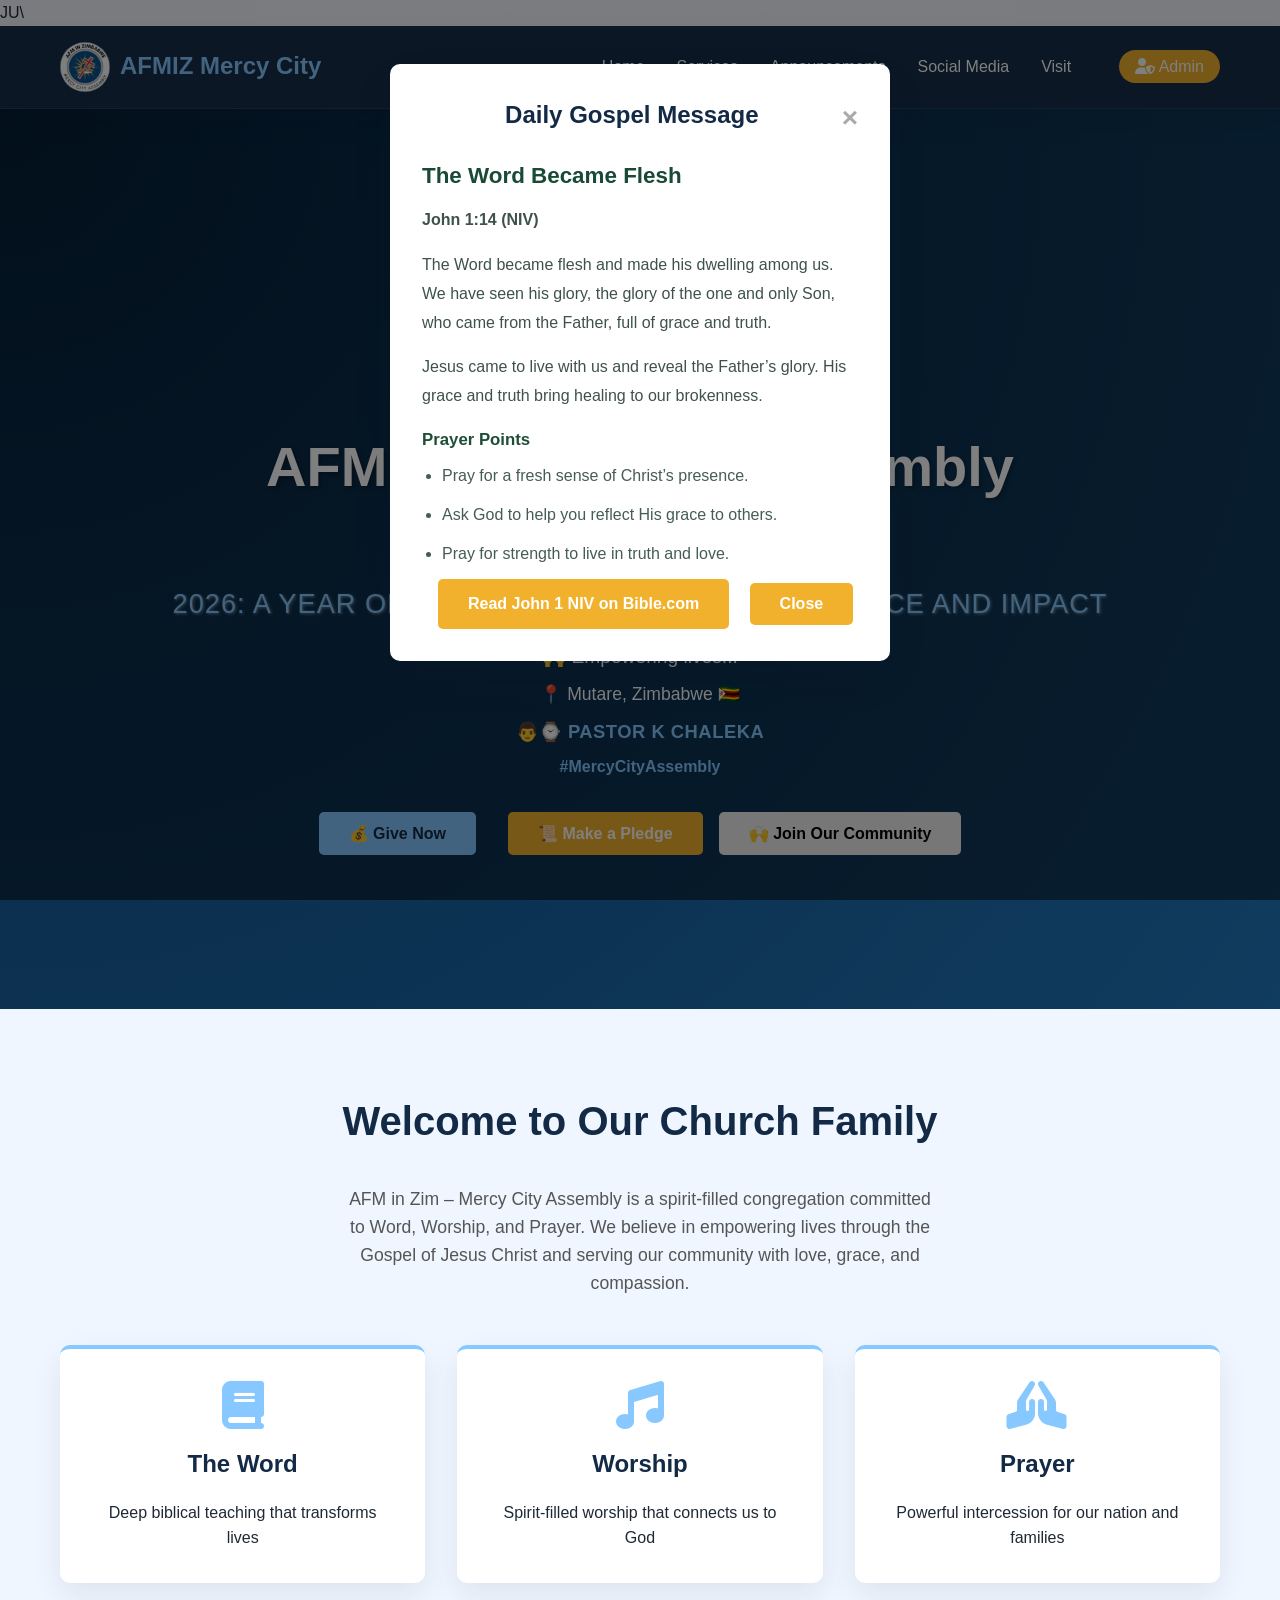
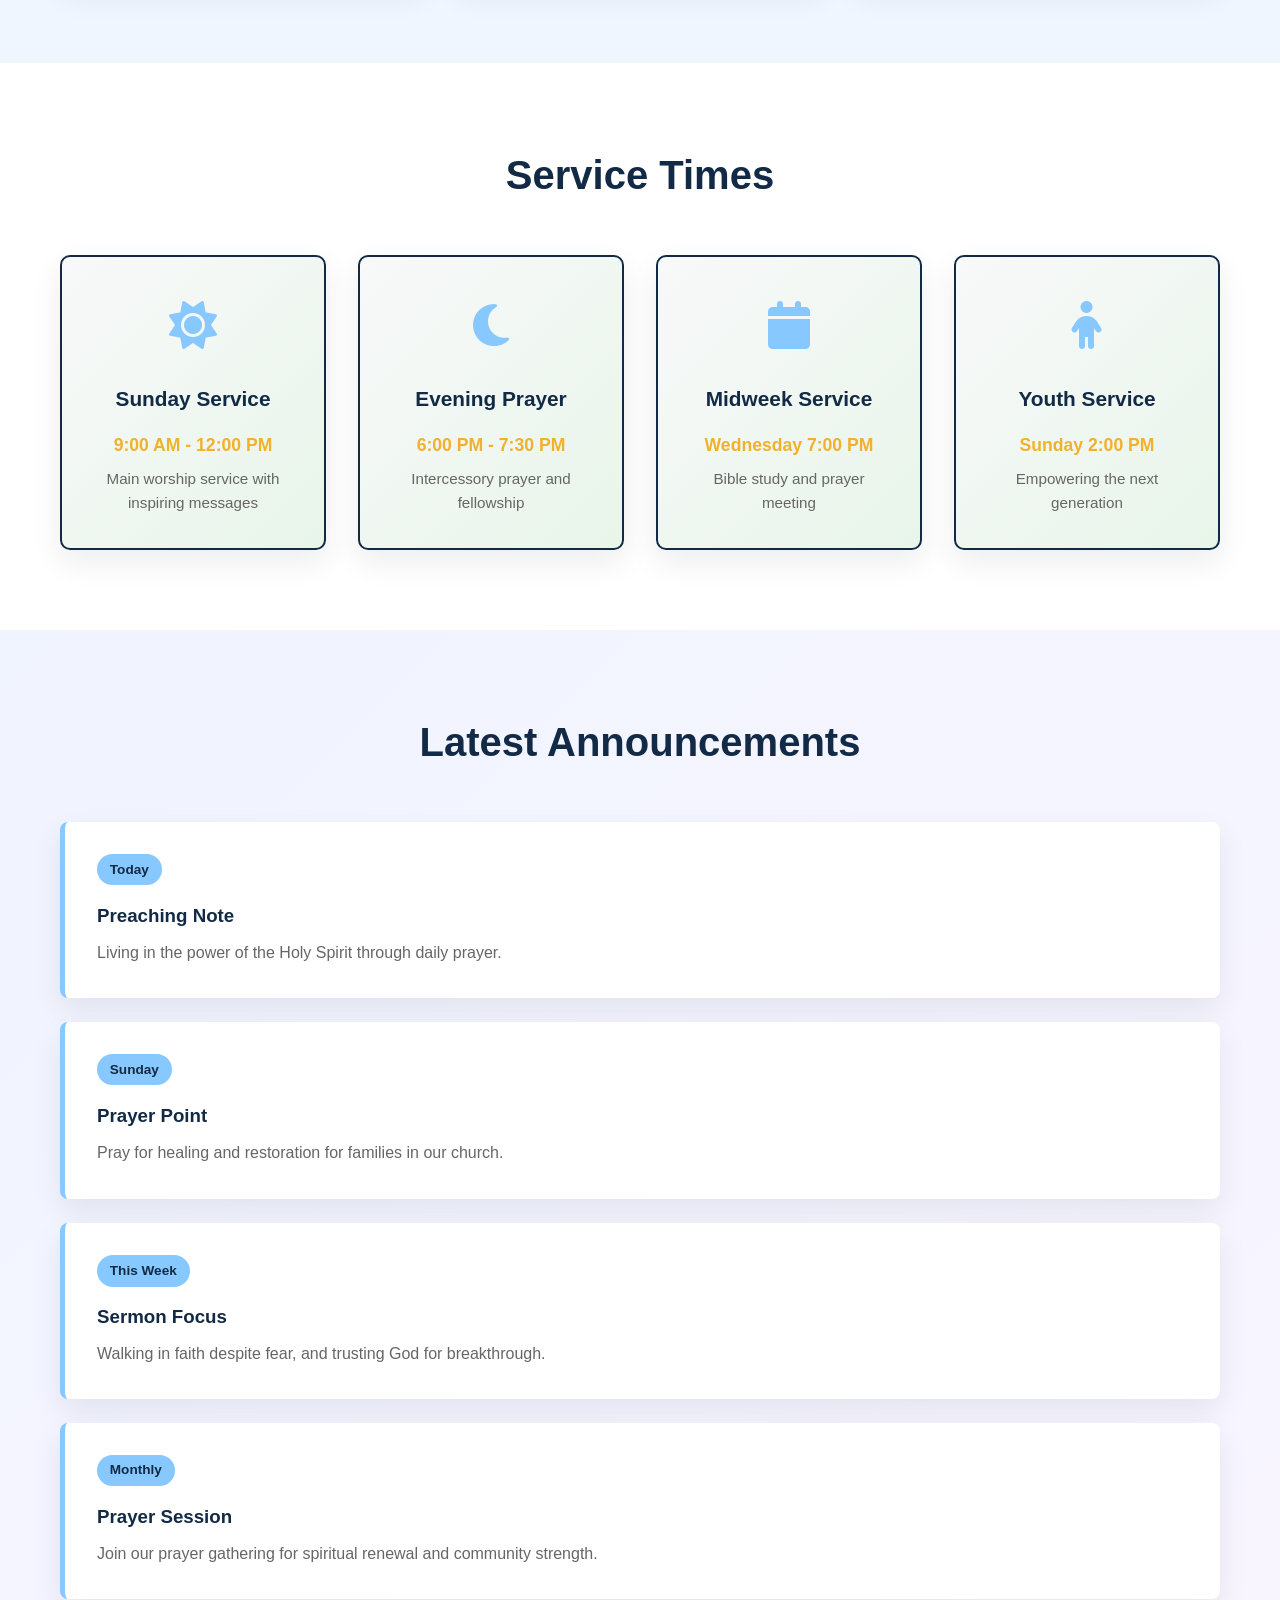
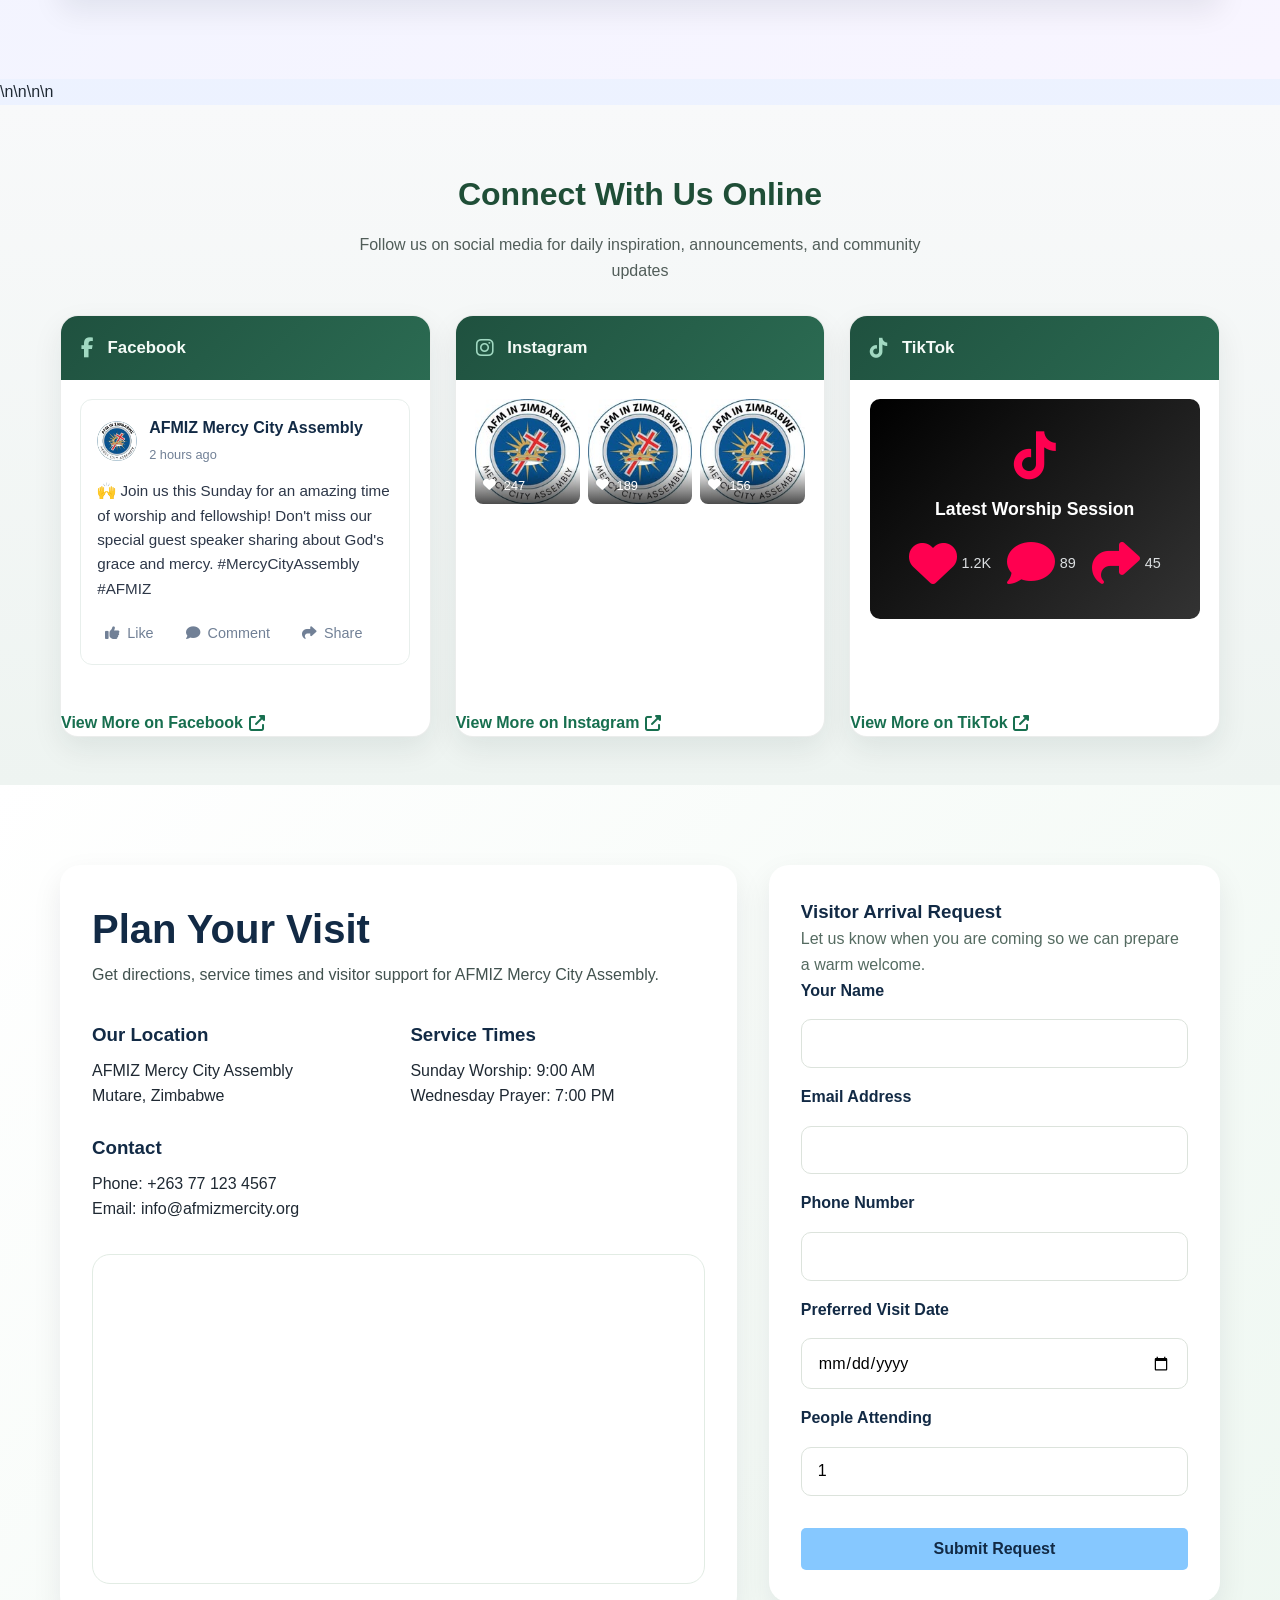
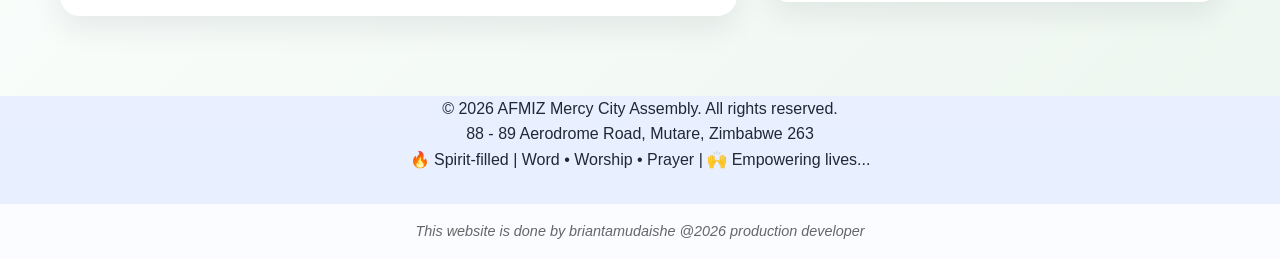
==== commit 51dc6869: "Add files via upload" ====
--- a/index.html
+++ b/index.html
@@ -8,7 +8,7 @@
     <link rel="stylesheet" href="styles.css">
 </head>
 <body>
-    <!-- Navigation Bar -->
+    <!-- Navigation Bar -->JU\
     <nav class="navbar">
         <div class="nav-container">
             <div class="nav-logo">
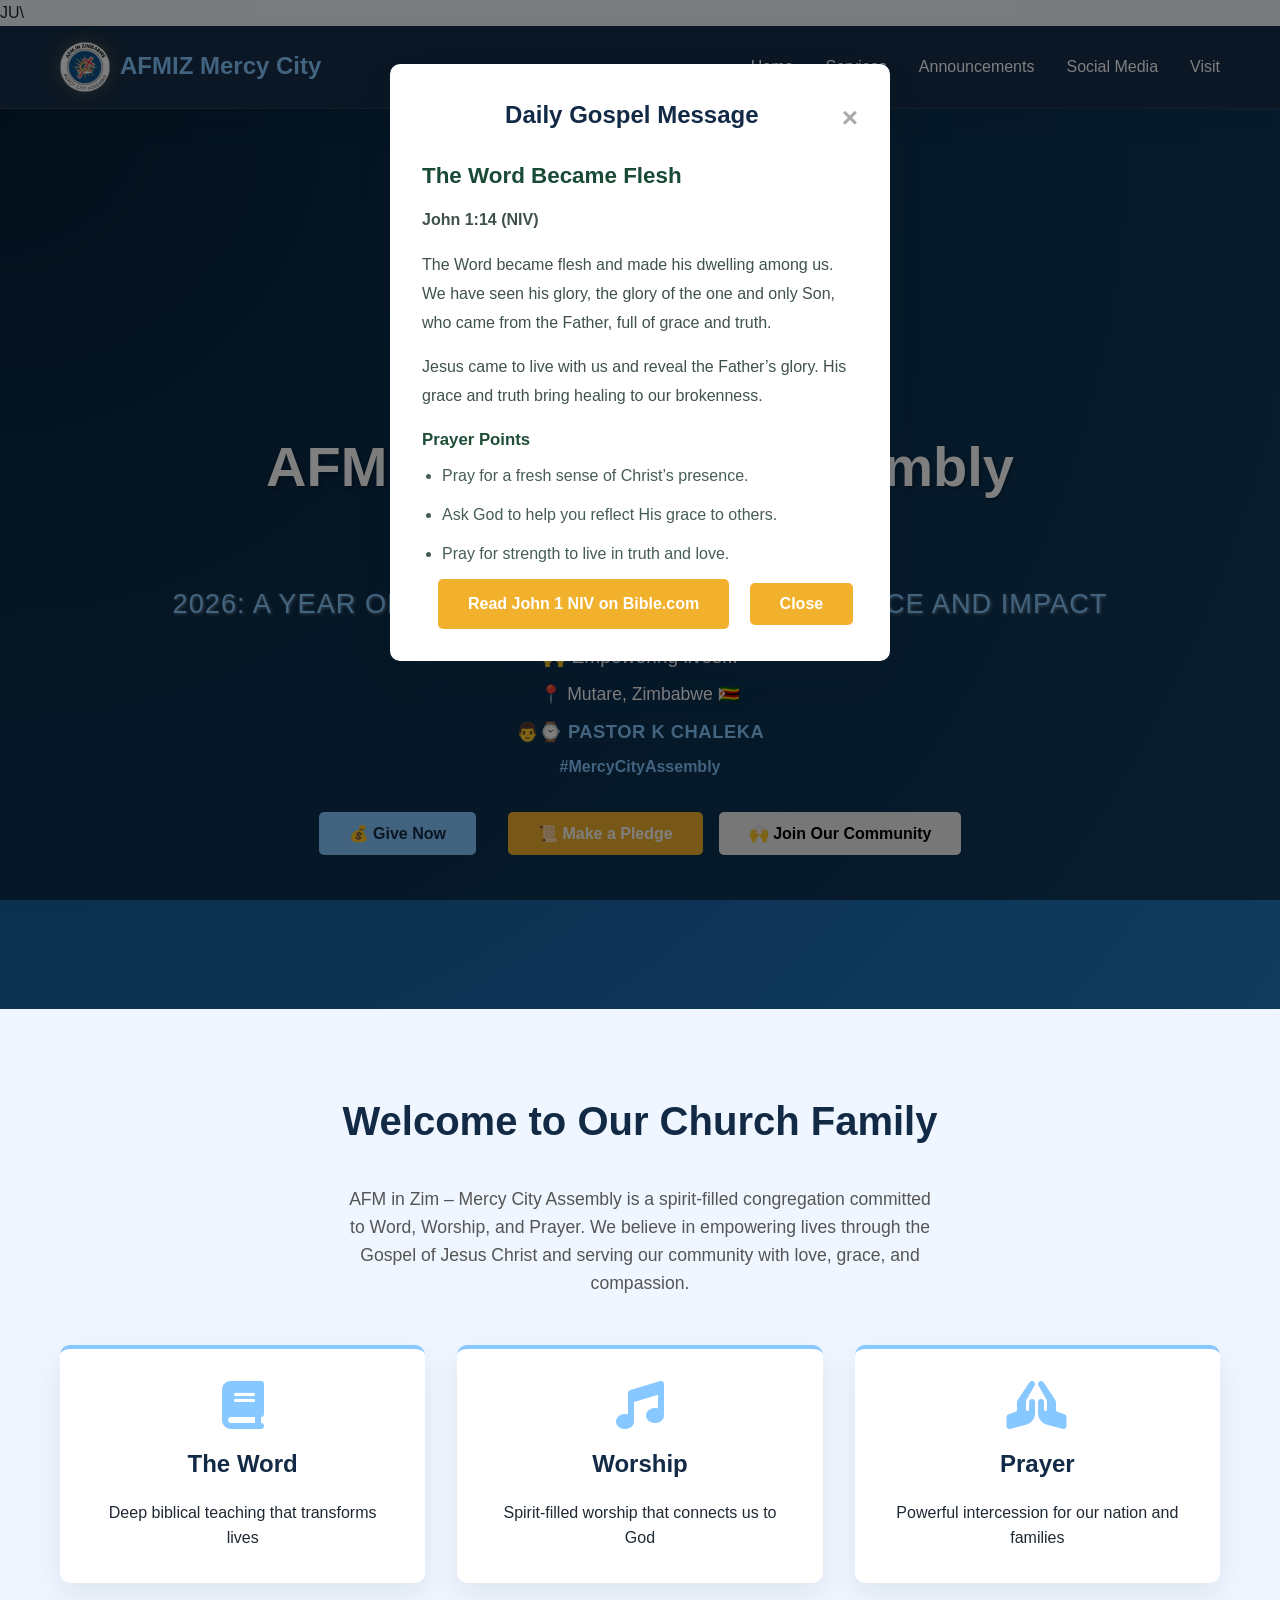
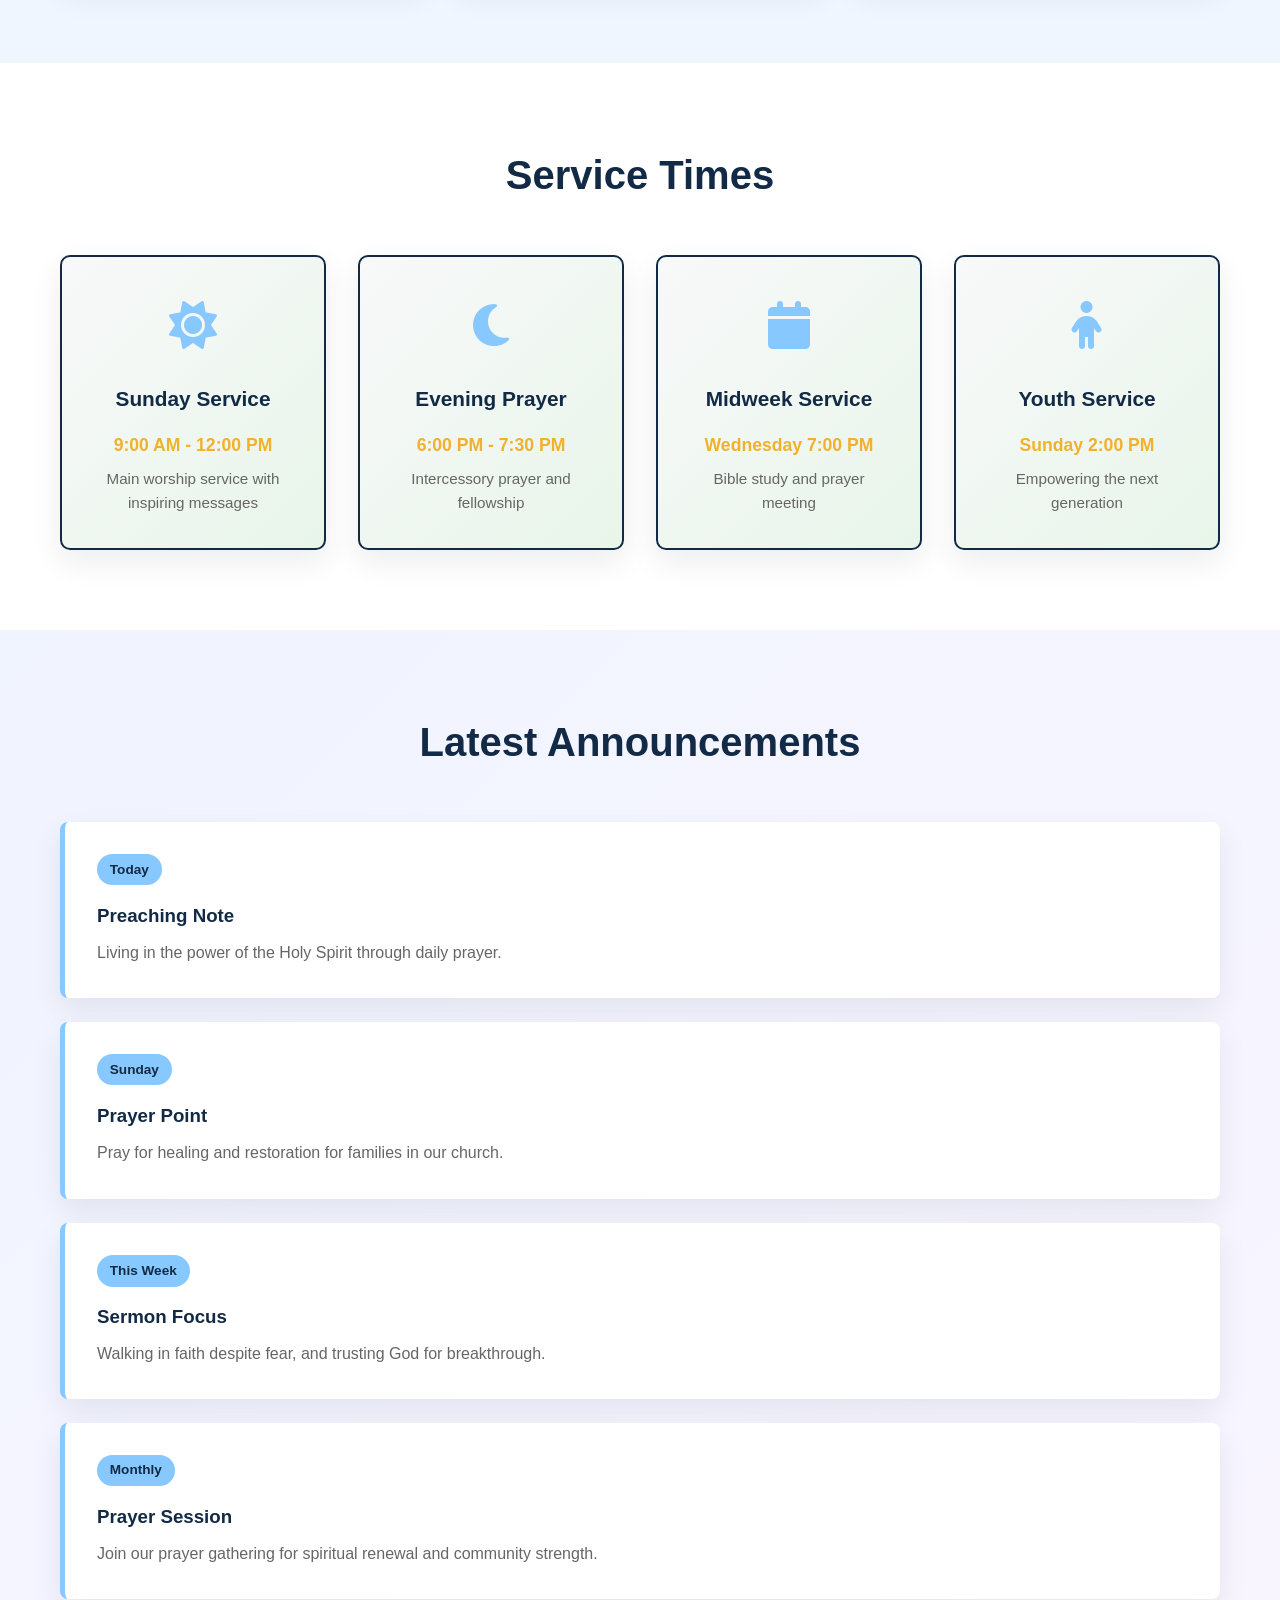
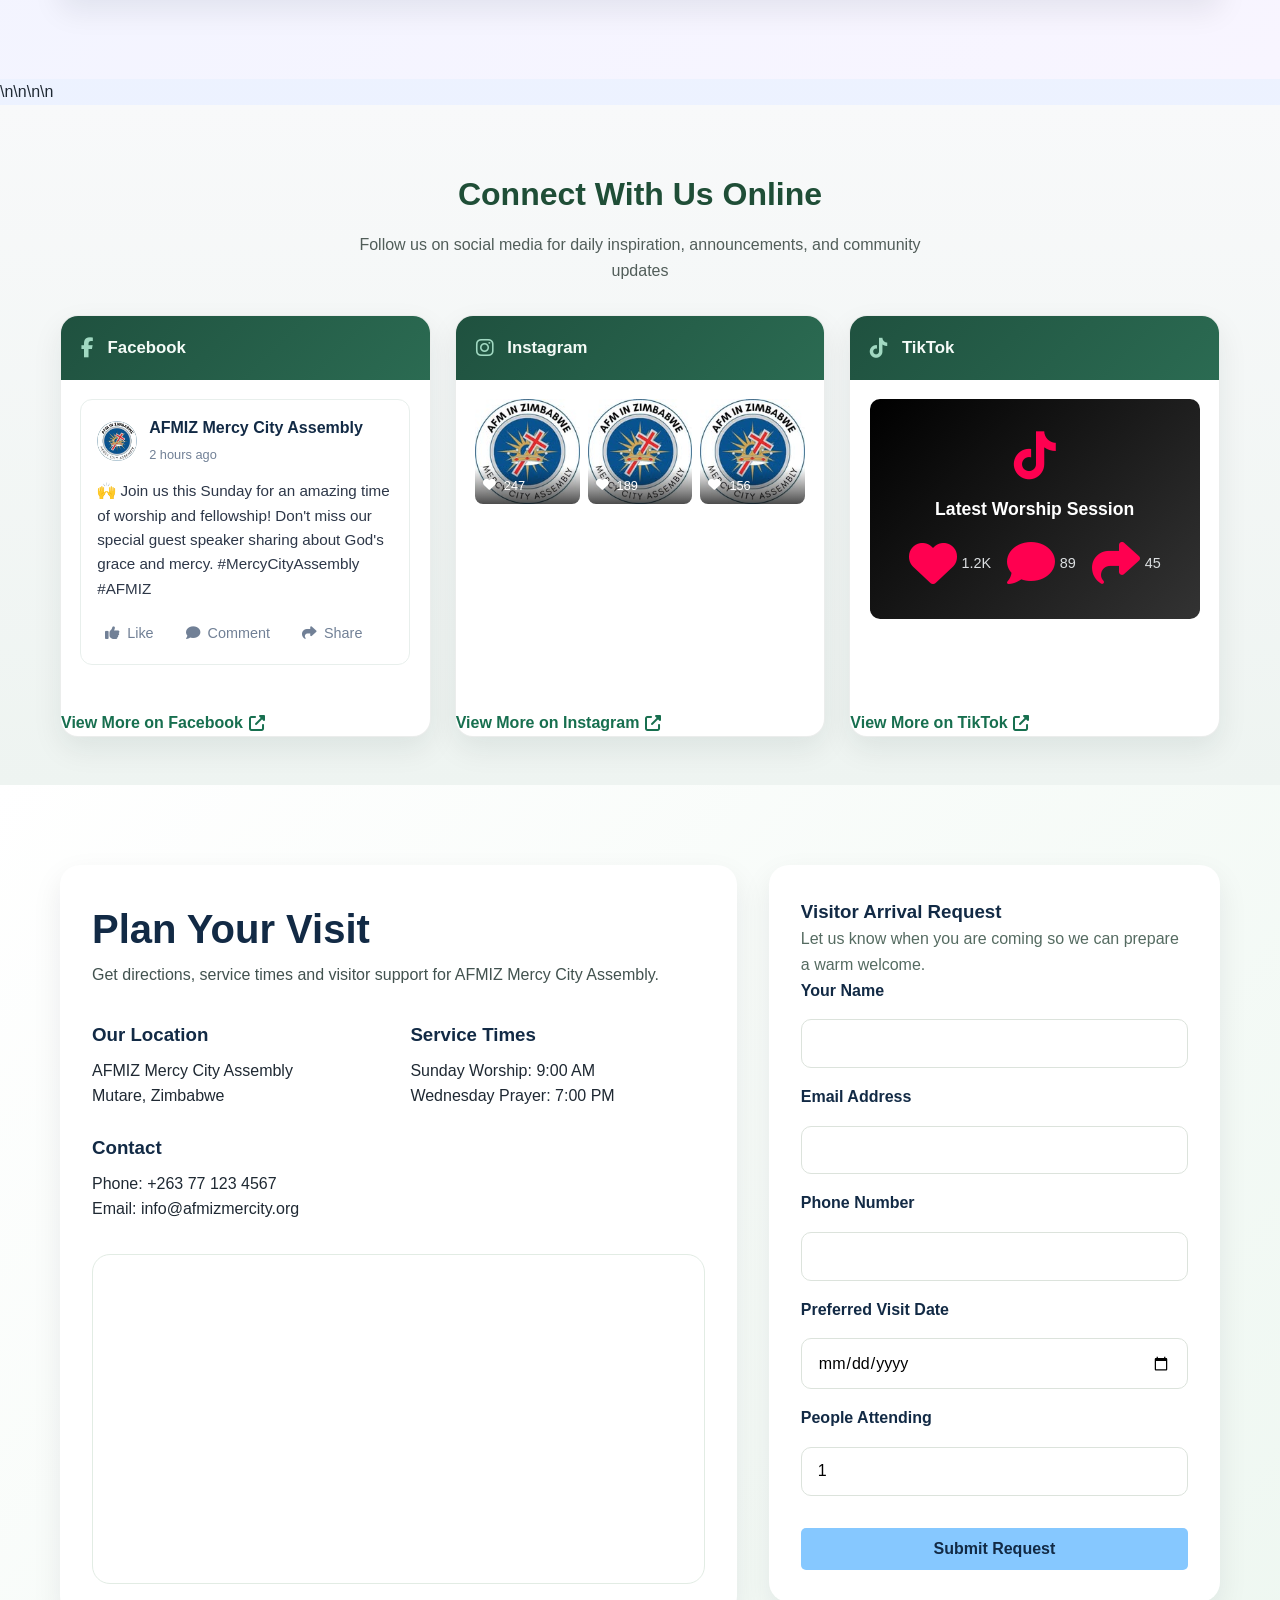
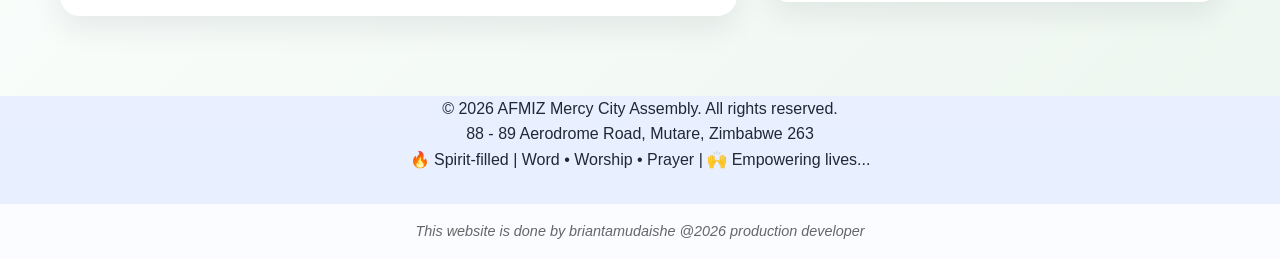
==== commit fcfb87ad: "Add files via upload" ====
--- a/index.html
+++ b/index.html
@@ -21,9 +21,6 @@
                 <li><a href="#announcements" class="nav-link">Announcements</a></li>
                 <li><a href="#social" class="nav-link">Social Media</a></li>
                 <li><a href="#visit" class="nav-link">Visit</a></li>
-                <li><a href="#" class="nav-link admin-link" onclick="openAdminModal()">
-                    <i class="fas fa-user-shield"></i> Admin
-                </a></li>
             </ul>
             <div class="hamburger">
                 <span></span>
@@ -488,100 +485,6 @@
         </div>
     </div>
 
-    <!-- Admin Access Modal -->
-    <div id="adminModal" class="modal">
-        <div class="modal-content admin-modal">
-            <span class="close" onclick="closeAdminModal()">&times;</span>
-            <h2>Admin Access</h2>
-            <p>Register as a church leader or member to access the admin dashboard.</p>
-
-            <!-- Registration Form -->
-            <div id="adminRegistrationForm">
-                <h3>Secure Admin Registration Request</h3>
-                <div class="admin-step">
-                    <strong>Step 1 of 2:</strong> Create your request. A verification code will be sent to your email before the request is saved as <em>Awaiting Admin Approval</em>.
-                </div>
-                <div class="admin-form-note">
-                    Only church positions are requested here. System-level roles are assigned later by Super Admin after approval.
-                </div>
-                <form onsubmit="handleAdminRegistration(event)">
-                    <div class="form-group">
-                        <label for="adminFullName">Full Name *</label>
-                        <input type="text" id="adminFullName" required placeholder="Enter your full name">
-                        <small class="input-feedback" id="adminFullNameFeedback"></small>
-                    </div>
-                    <div class="form-group">
-                        <label for="adminPosition">Church Position *</label>
-                        <input type="text" id="adminPosition" required placeholder="Enter your church position">
-                        <small class="input-feedback" id="adminPositionFeedback"></small>
-                    </div>
-                    <div class="form-group">
-                        <label for="adminPhone">Phone Number *</label>
-                        <input type="tel" id="adminPhone" required placeholder="Enter your phone number">
-                        <small class="input-feedback" id="adminPhoneFeedback"></small>
-                    </div>
-                    <div class="form-group">
-                        <label for="adminEmail">Email Address *</label>
-                        <input type="email" id="adminEmail" required placeholder="Enter your email address">
-                        <small class="input-feedback" id="adminEmailFeedback"></small>
-                    </div>
-                    <div class="form-group">
-                        <label for="adminPassword">Password *</label>
-                        <input type="password" id="adminPassword" required placeholder="Create a strong password">
-                        <small class="input-feedback" id="adminPasswordFeedback"></small>
-                    </div>
-                    <div class="form-group">
-                        <label for="adminConfirmPassword">Confirm Password *</label>
-                        <input type="password" id="adminConfirmPassword" required placeholder="Re-enter password">
-                        <small class="input-feedback" id="adminConfirmPasswordFeedback"></small>
-                    </div>
-                    <div class="form-group checkbox-group">
-                        <input type="checkbox" id="adminTerms" required>
-                        <label for="adminTerms">I agree to the <strong>Terms and Conditions</strong> and understand that a Super Admin must approve my request before access is granted.</label>
-                        <small class="input-feedback" id="adminTermsFeedback"></small>
-                    </div>
-                    <div class="security-hint">
-                        Password must be at least 8 characters and include uppercase, lowercase, number, and symbol.
-                    </div>
-                    <button type="submit" class="btn btn-primary">Register & Send Verification Code</button>
-                </form>
-                <p class="form-footer">Already registered? <button onclick="showAdminLoginForm()" class="link-btn">Login here</button></p>
-            </div>
-
-            <!-- Verification Code Form -->
-            <div id="adminVerificationForm" style="display: none;">
-                <h3>Verify Your Email</h3>
-                <p>We've sent a verification code to <span id="verificationEmail"></span></p>
-                <form onsubmit="handleAdminVerification(event)">
-                    <div class="form-group">
-                        <label for="verificationCode">Verification Code *</label>
-                        <input type="text" id="verificationCode" required placeholder="Enter 6-digit code" maxlength="6">
-                    </div>
-                    <button type="submit" class="btn btn-primary">Verify & Continue</button>
-                    <button type="button" onclick="resendVerificationCode()" class="btn btn-secondary">Resend Code</button>
-                </form>
-                <p class="form-footer"><button onclick="showAdminRegistrationForm()" class="link-btn">Back to Registration</button></p>
-            </div>
-
-            <!-- Login Form -->
-            <div id="adminLoginForm" style="display: none;">
-                <h3>Admin Login</h3>
-                <form onsubmit="handleAdminLogin(event)">
-                    <div class="form-group">
-                        <label for="adminLoginEmail">Email Address *</label>
-                        <input type="email" id="adminLoginEmail" required placeholder="Enter your email">
-                    </div>
-                    <div class="form-group">
-                        <label for="adminLoginPassword">Password *</label>
-                        <input type="password" id="adminLoginPassword" required placeholder="Enter your password">
-                    </div>
-                    <button type="submit" class="btn btn-primary">Login to Admin Dashboard</button>
-                </form>
-                <p class="form-footer">New user? <button onclick="showAdminRegistrationForm()" class="link-btn">Register here</button></p>
-            </div>
-        </div>
-    </div>
-
     <!-- Success Message -->
     <div id="successMessage" class="success-message">
         <div class="success-content">
--- a/styles.css
+++ b/styles.css
@@ -72,6 +72,8 @@
     width: 50px;
     border-radius: 50%;
     object-fit: cover;
+    animation: slowSpin 8s linear infinite, gentleFloat 3s ease-in-out infinite, logoGlow 3s ease-in-out infinite;
+    box-shadow: 0 0 15px rgba(212, 175, 55, 0.3);
 }
 
 .nav-menu {
@@ -144,6 +146,46 @@
     }
 }
 
+/* Slow Spin Animation - 360 rotation in slow motion */
+@keyframes slowSpin {
+    from {
+        transform: rotate(0deg);
+    }
+    to {
+        transform: rotate(360deg);
+    }
+}
+
+/* Gentle Float Animation - subtle up/down movement */
+@keyframes gentleFloat {
+    0%, 100% {
+        transform: translateY(0px);
+    }
+    50% {
+        transform: translateY(-8px);
+    }
+}
+
+/* Glow Animation - soft pulsing glow effect */
+@keyframes logoGlow {
+    0%, 100% {
+        box-shadow: 0 0 15px rgba(212, 175, 55, 0.3);
+    }
+    50% {
+        box-shadow: 0 0 25px rgba(212, 175, 55, 0.6);
+    }
+}
+
+/* Hero Logo Glow - stronger pulsing glow */
+@keyframes heroLogoGlow {
+    0%, 100% {
+        box-shadow: 0 0 30px rgba(212, 175, 55, 0.5);
+    }
+    50% {
+        box-shadow: 0 0 45px rgba(212, 175, 55, 0.8);
+    }
+}
+
 .logo-section {
     margin-bottom: 2rem;
 }
@@ -155,6 +197,7 @@
     object-fit: cover;
     box-shadow: 0 0 30px rgba(212, 175, 55, 0.5);
     border: 4px solid var(--secondary-color);
+    animation: slowSpin 10s linear infinite, gentleFloat 4s ease-in-out infinite, heroLogoGlow 3s ease-in-out infinite;
 }
 
 .church-name {
@@ -162,22 +205,29 @@
     margin-bottom: 1rem;
     font-weight: 700;
     text-shadow: 2px 2px 4px rgba(0, 0, 0, 0.3);
+    animation: gentleFloat 4s ease-in-out infinite;
 }
 
 .tagline {
     font-size: 1.5rem;
     margin-bottom: 0.5rem;
     color: var(--secondary-color);
+    animation: gentleFloat 4s ease-in-out infinite;
+    animation-delay: 0.2s;
 }
 
 .subtitle {
     font-size: 1.2rem;
     margin-bottom: 0.5rem;
+    animation: gentleFloat 4s ease-in-out infinite;
+    animation-delay: 0.4s;
 }
 
 .location {
     font-size: 1.1rem;
     margin-bottom: 0.5rem;
+    animation: gentleFloat 4s ease-in-out infinite;
+    animation-delay: 0.6s;
 }
 
 .year-theme {
@@ -187,7 +237,8 @@
     color: var(--secondary-color);
     text-transform: uppercase;
     letter-spacing: 1px;
-    animation: pulse 2s ease-in-out infinite;
+    animation: gentleFloat 4s ease-in-out infinite, pulse 2s ease-in-out infinite;
+    animation-delay: 0.1s, 0s;
     text-shadow: 1px 1px 3px rgba(255, 255, 255, 0.4);
 }
 
@@ -198,6 +249,8 @@
     color: var(--secondary-color);
     text-transform: uppercase;
     letter-spacing: 0.5px;
+    animation: gentleFloat 4s ease-in-out infinite;
+    animation-delay: 0.8s;
 }
 
 @keyframes pulse {
@@ -214,6 +267,8 @@
     color: var(--secondary-color);
     margin-bottom: 2rem;
     font-weight: 600;
+    animation: gentleFloat 4s ease-in-out infinite;
+    animation-delay: 1s;
 }
 
 /* Buttons */
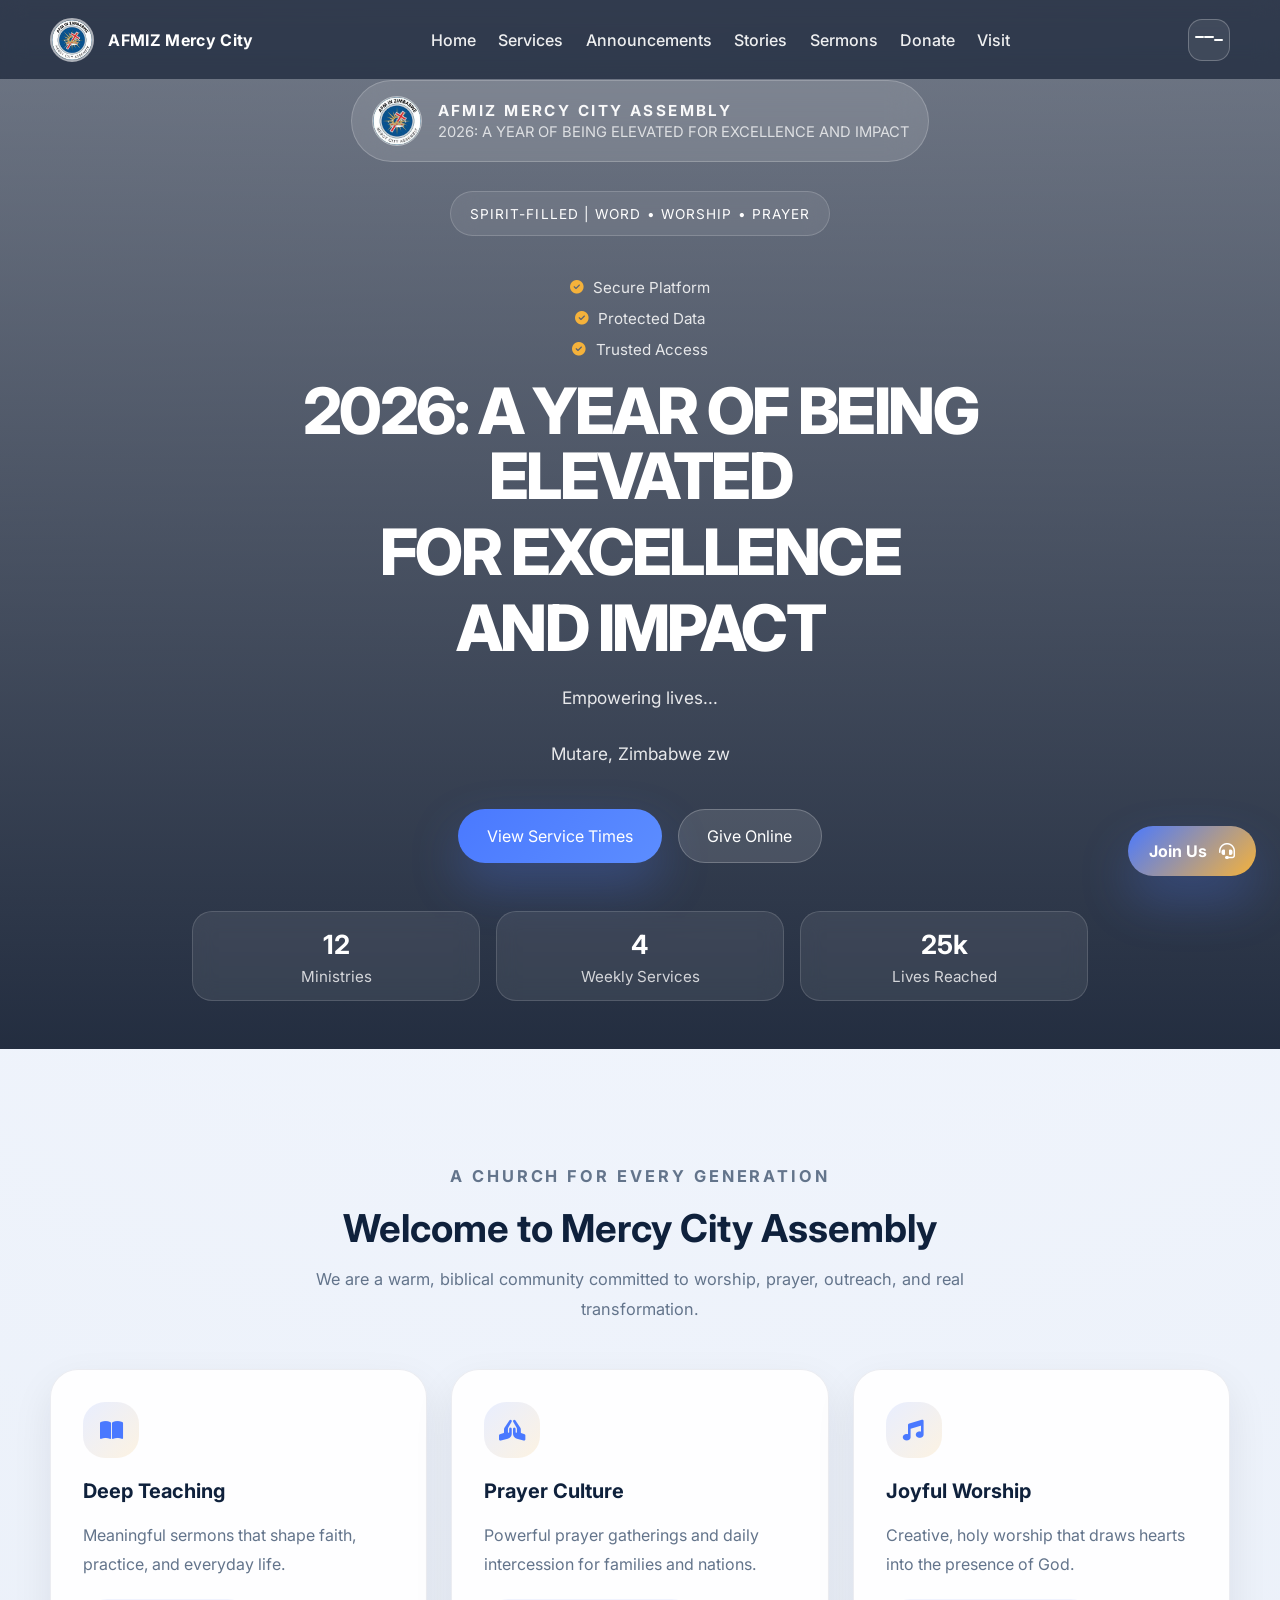
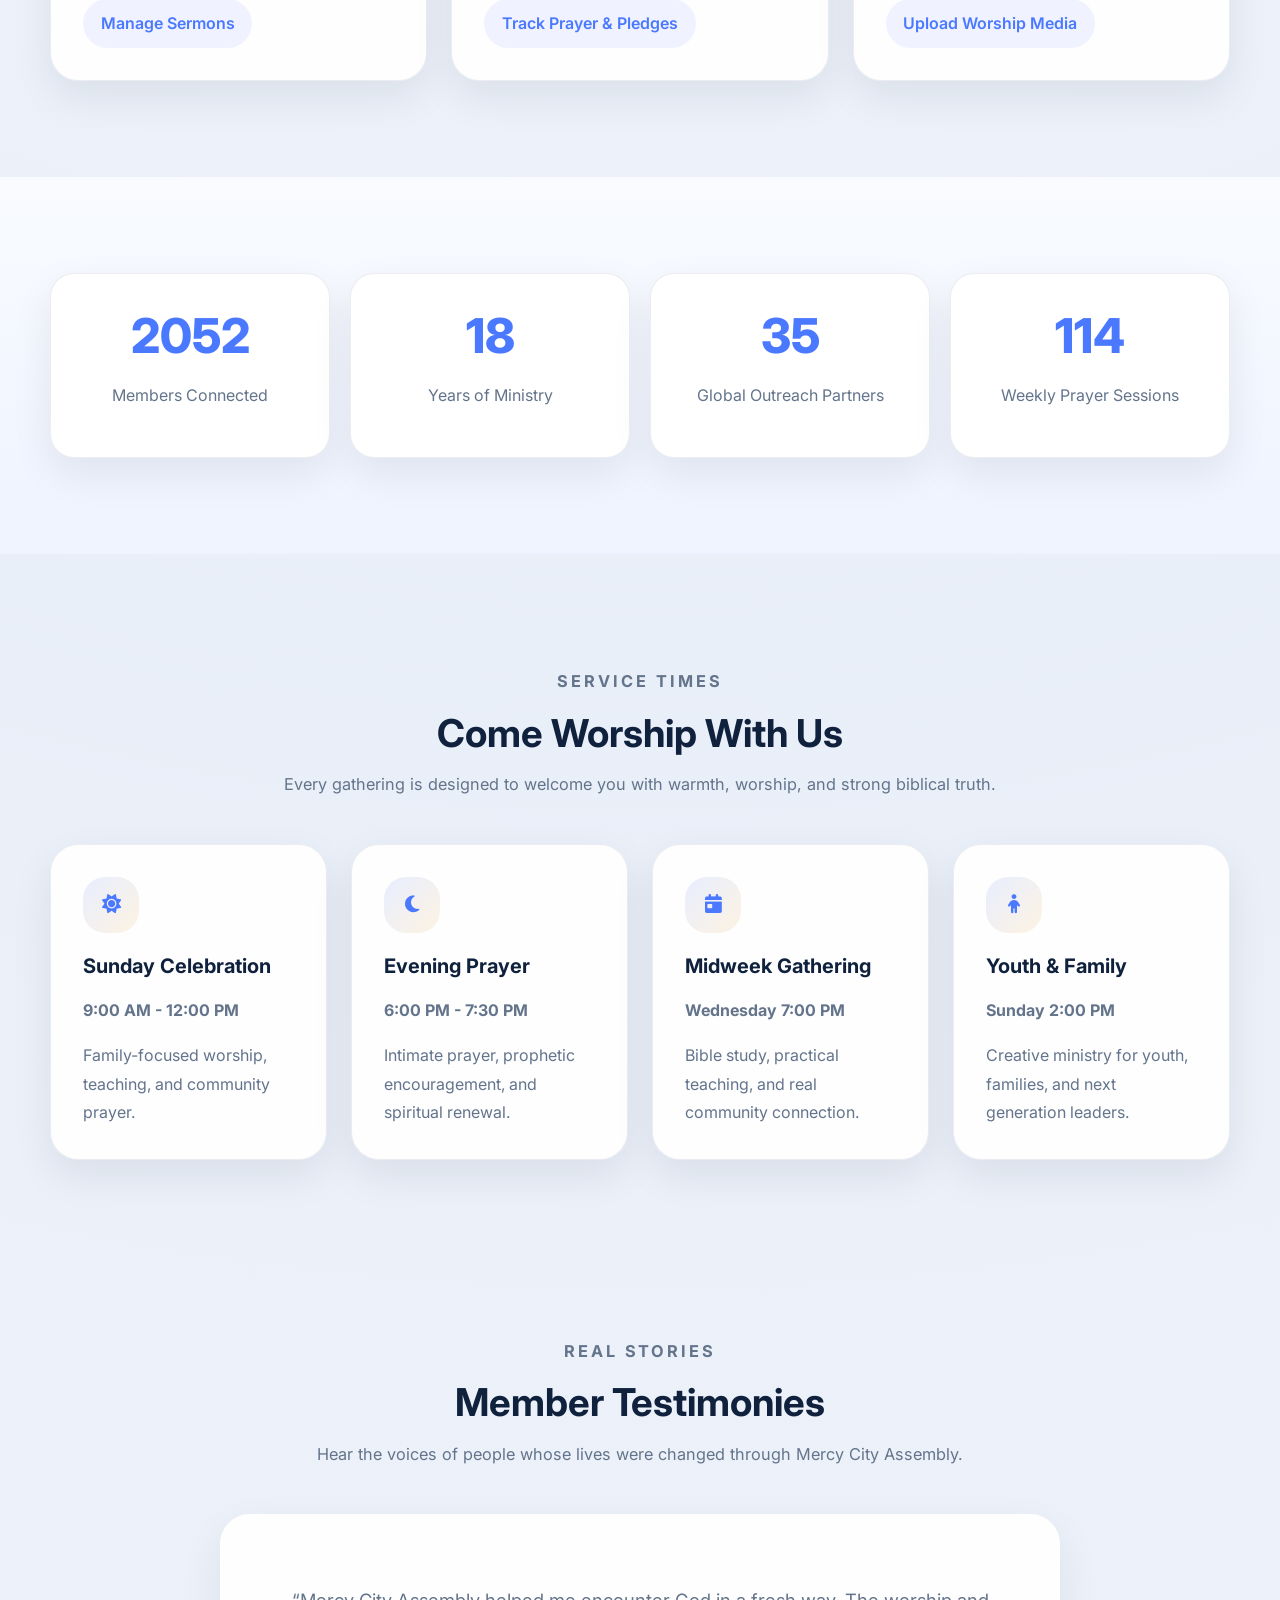
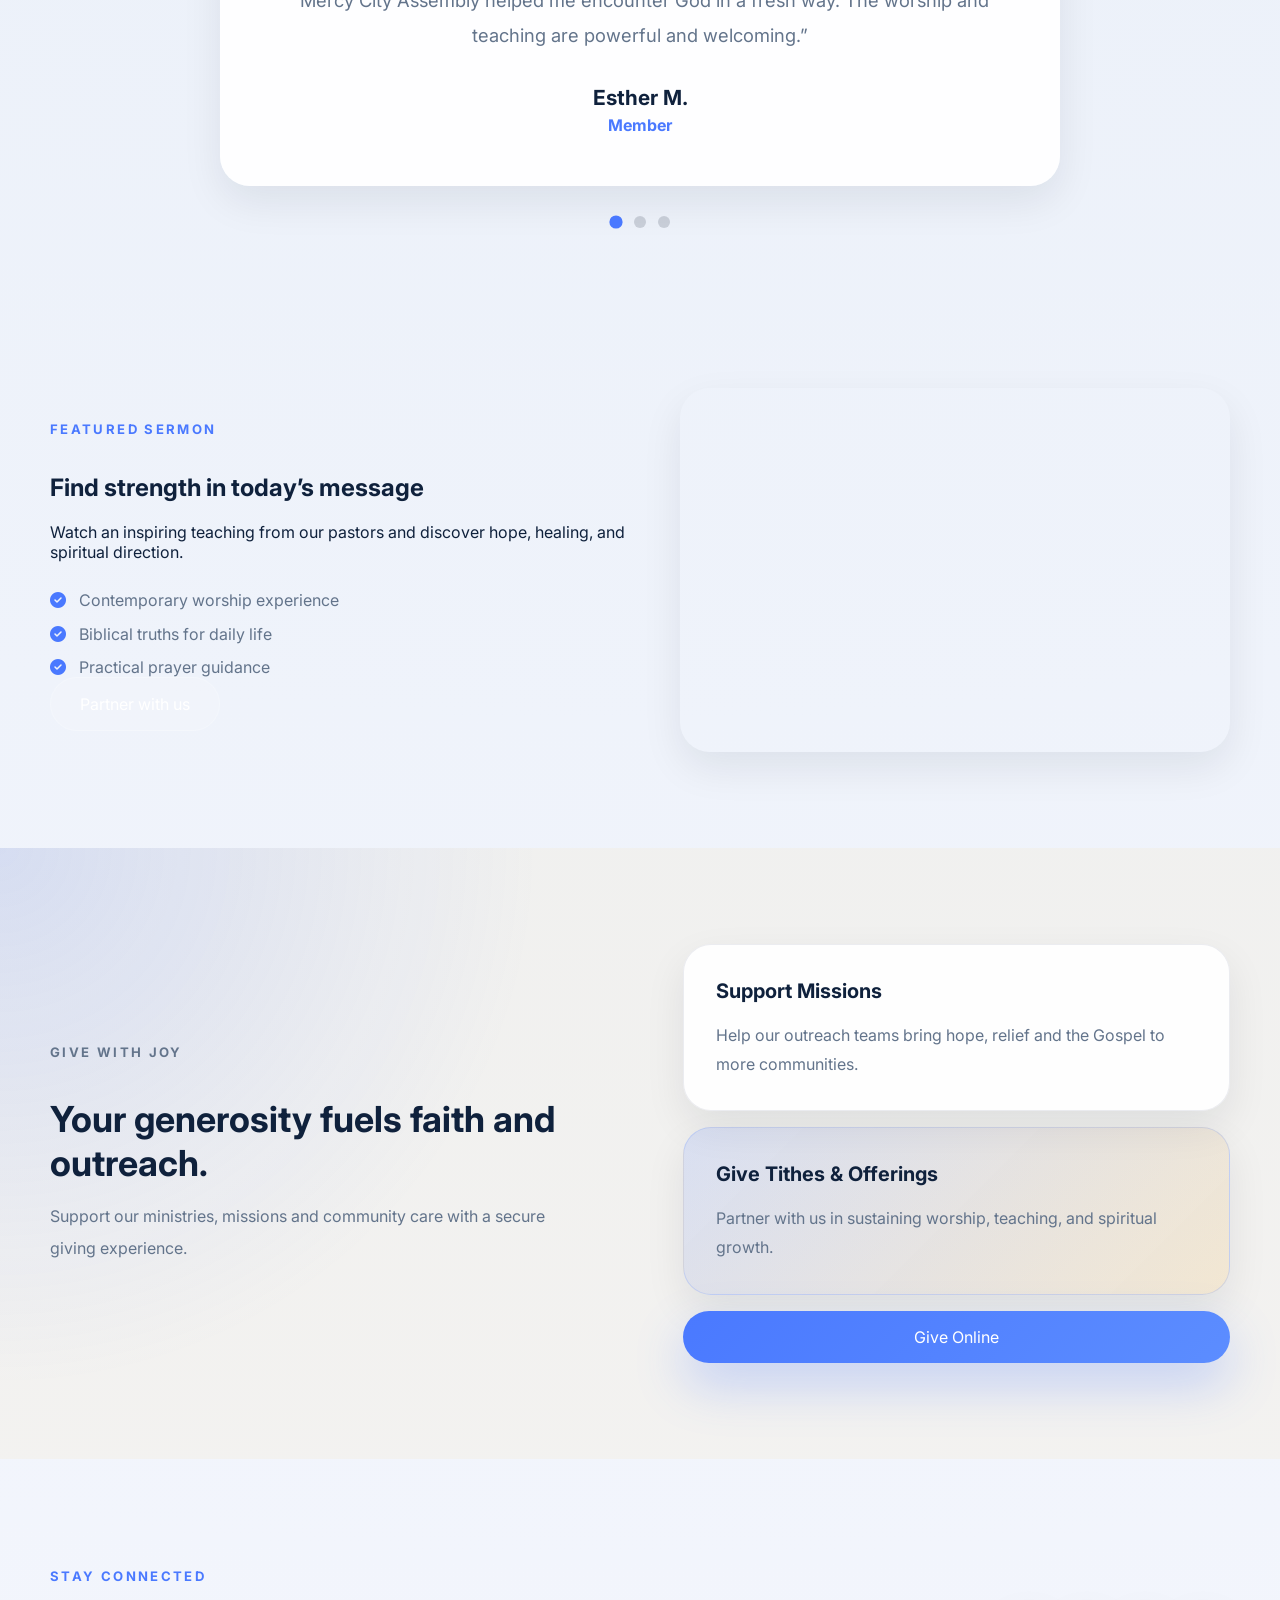
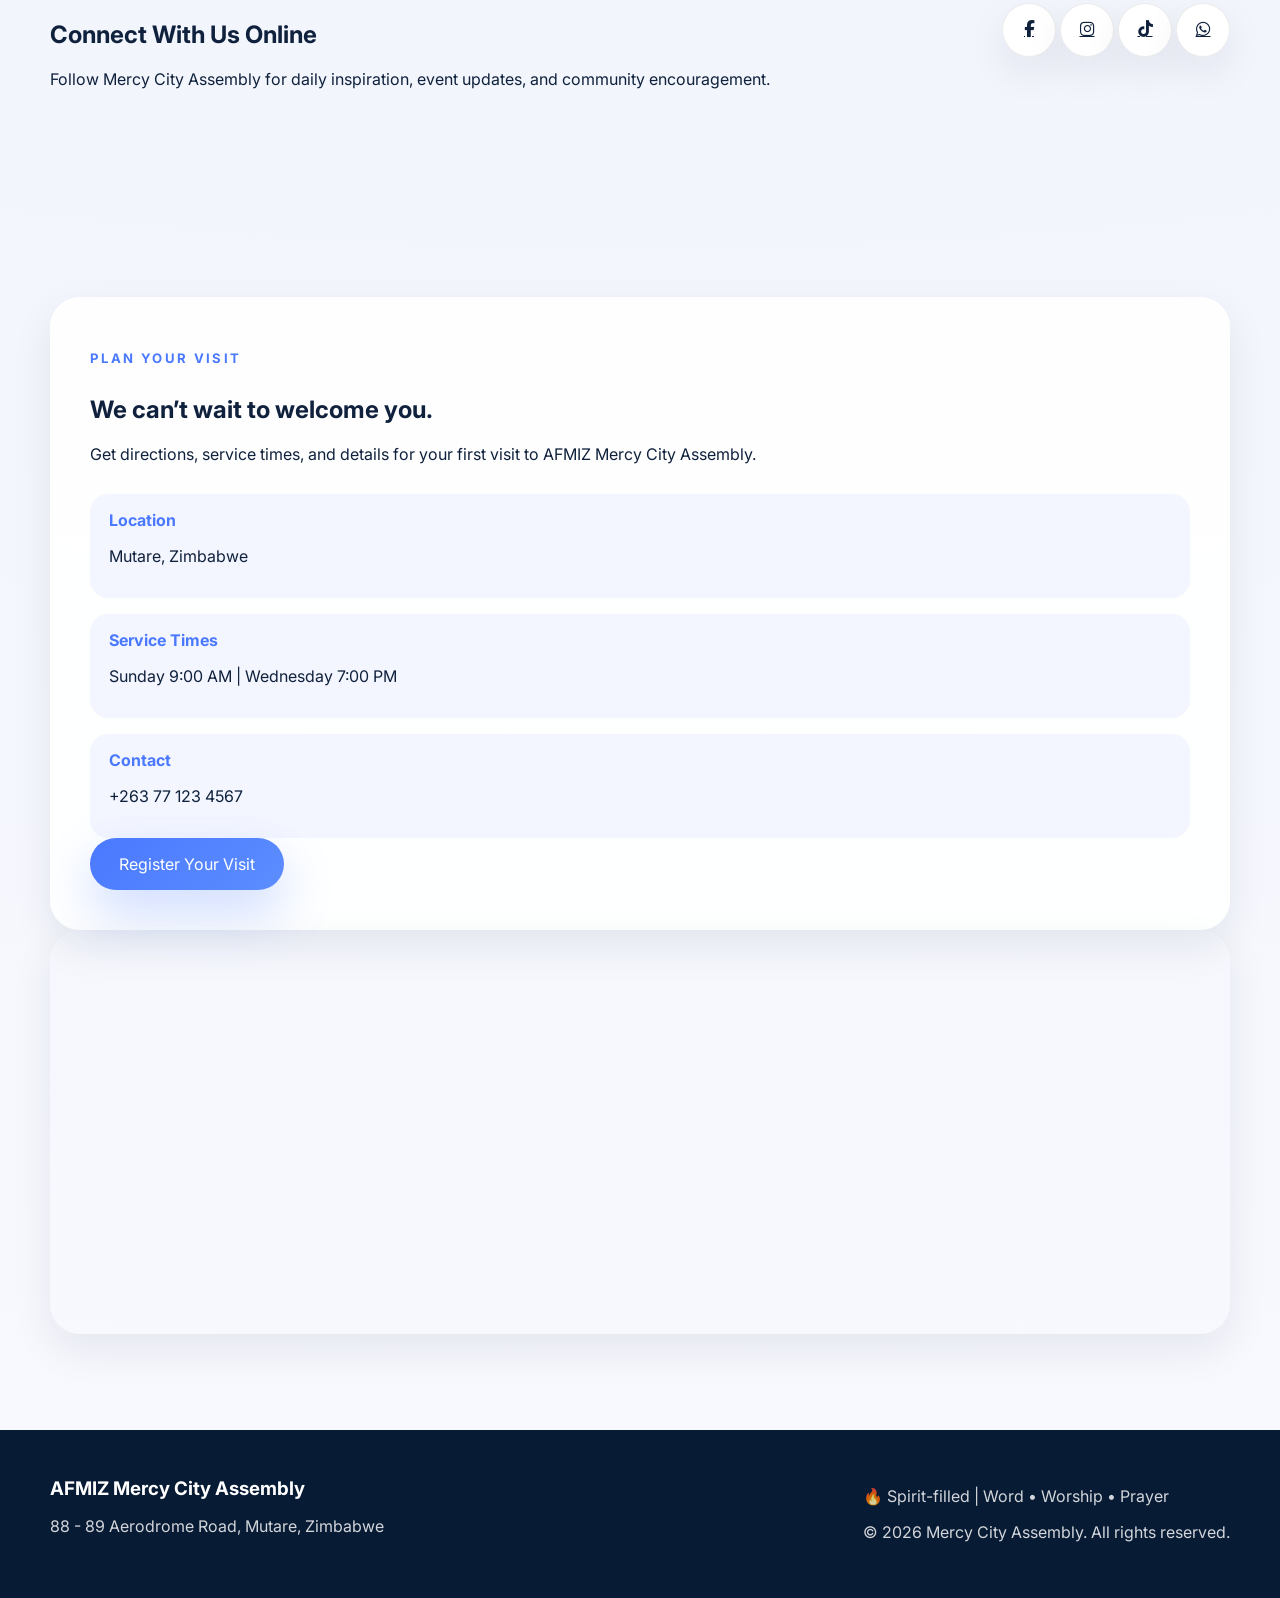
==== commit fe4c8b70: "Add files via upload" ====
--- a/index.html
+++ b/index.html
@@ -1,515 +1,289 @@
-<!DOCTYPE html>
-<html lang="en">
-<head>
-    <meta charset="UTF-8">
-    <meta name="viewport" content="width=device-width, initial-scale=1.0">
-    <title>AFMIZ Mercy City Assembly - Empowering Lives</title>
-    <link rel="stylesheet" href="https://cdnjs.cloudflare.com/ajax/libs/font-awesome/6.4.0/css/all.min.css">
-    <link rel="stylesheet" href="styles.css">
-</head>
-<body>
-    <!-- Navigation Bar -->JU\
-    <nav class="navbar">
-        <div class="nav-container">
-            <div class="nav-logo">
-                <img src="501677961_18089998102718163_546494354468193759_n.PNG.jpg" alt="Church Logo" class="logo-img">
-                <span>AFMIZ Mercy City</span>
-            </div>
-            <ul class="nav-menu">
-                <li><a href="#home" class="nav-link">Home</a></li>
-                <li><a href="#services" class="nav-link">Services</a></li>
-                <li><a href="#announcements" class="nav-link">Announcements</a></li>
-                <li><a href="#social" class="nav-link">Social Media</a></li>
-                <li><a href="#visit" class="nav-link">Visit</a></li>
-            </ul>
-            <div class="hamburger">
-                <span></span>
-                <span></span>
-                <span></span>
-            </div>
-        </div>
-    </nav>
-
-    <!-- Header/Hero Section -->
-    <header id="home" class="hero">
-        <div class="hero-overlay"></div>
-        <div class="hero-content">
-            <div class="logo-section">
-                <img src="501677961_18089998102718163_546494354468193759_n.PNG.jpg" alt="Church Logo" class="hero-logo">
-            </div>
-            <h1 class="church-name">AFMIZ Mercy City Assembly</h1>
-            <p class="tagline">🔥 Spirit-filled | Word • Worship • Prayer</p>
-            <p class="year-theme"> 2026: A YEAR OF BEING ELEVATED FOR EXCELLENCE AND IMPACT </p>
-            <p class="subtitle">🙌 Empowering lives...</p>
-            <p class="location">📍 Mutare, Zimbabwe 🇿🇼</p>
-            <p class="church-leader">👨‍⌚ PASTOR K CHALEKA</p>
-            <p class="hashtag">#MercyCityAssembly</p>
-            <div class="cta-buttons">
-                <button class="btn btn-primary" onclick="openGivingModal()">💰 Give Now</button>
-                <button class="btn btn-secondary" onclick="openPledgeModal()">📜 Make a Pledge</button>
-                <button class="btn btn-outline" onclick="openMemberModal()">🙌 Join Our Community</button>
-            </div>
-        </div>
-    </header>
-
-    <!-- Church Introduction Section -->
-    <section id="introduction" class="introduction">
-        <div class="container">
-            <h2>Welcome to Our Church Family</h2>
-            <p class="intro-text">
-                AFM in Zim – Mercy City Assembly is a spirit-filled congregation committed to Word, Worship, and Prayer. 
-                We believe in empowering lives through the Gospel of Jesus Christ and serving our community with love, 
-                grace, and compassion.
-            </p>
-            <div class="intro-grid">
-                <div class="intro-card">
-                    <i class="fas fa-book"></i>
-                    <h3>The Word</h3>
-                    <p>Deep biblical teaching that transforms lives</p>
-                </div>
-                <div class="intro-card">
-                    <i class="fas fa-music"></i>
-                    <h3>Worship</h3>
-                    <p>Spirit-filled worship that connects us to God</p>
-                </div>
-                <div class="intro-card">
-                    <i class="fas fa-hands-praying"></i>
-                    <h3>Prayer</h3>
-                    <p>Powerful intercession for our nation and families</p>
-                </div>
-            </div>
-        </div>
-    </section>
-
-    <!-- Service Times Section -->
-    <section id="services" class="services">
-        <div class="container">
-            <h2>Service Times</h2>
-            <div class="services-grid">
-                <div class="service-card">
-                    <div class="service-icon">
-                        <i class="fas fa-sun"></i>
-                    </div>
-                    <h3>Sunday Service</h3>
-                    <p class="service-time">9:00 AM - 12:00 PM</p>
-                    <p class="service-desc">Main worship service with inspiring messages</p>
-                </div>
-                <div class="service-card">
-                    <div class="service-icon">
-                        <i class="fas fa-moon"></i>
-                    </div>
-                    <h3>Evening Prayer</h3>
-                    <p class="service-time">6:00 PM - 7:30 PM</p>
-                    <p class="service-desc">Intercessory prayer and fellowship</p>
-                </div>
-                <div class="service-card">
-                    <div class="service-icon">
-                        <i class="fas fa-calendar"></i>
-                    </div>
-                    <h3>Midweek Service</h3>
-                    <p class="service-time">Wednesday 7:00 PM</p>
-                    <p class="service-desc">Bible study and prayer meeting</p>
-                </div>
-                <div class="service-card">
-                    <div class="service-icon">
-                        <i class="fas fa-child"></i>
-                    </div>
-                    <h3>Youth Service</h3>
-                    <p class="service-time">Sunday 2:00 PM</p>
-                    <p class="service-desc">Empowering the next generation</p>
-                </div>
-            </div>
-        </div>
-    </section>
-
-    <!-- Announcements Section -->
-    <section id="announcements" class="announcements">
-        <div class="container">
-            <h2>Latest Announcements</h2>
-            <div class="announcements-list">
-                <div class="announcement-item">
-                    <span class="announcement-date">Today</span>
-                    <h3>Preaching Note</h3>
-                    <p>Living in the power of the Holy Spirit through daily prayer.</p>
-                </div>
-                <div class="announcement-item">
-                    <span class="announcement-date">Sunday</span>
-                    <h3>Prayer Point</h3>
-                    <p>Pray for healing and restoration for families in our church.</p>
-                </div>
-                <div class="announcement-item">
-                    <span class="announcement-date">This Week</span>
-                    <h3>Sermon Focus</h3>
-                    <p>Walking in faith despite fear, and trusting God for breakthrough.</p>
-                </div>
-                <div class="announcement-item">
-                    <span class="announcement-date">Monthly</span>
-                    <h3>Prayer Session</h3>
-                    <p>Join our prayer gathering for spiritual renewal and community strength.</p>
-                </div>
-            </div>
-        </div>
-    </section>
-
-\n\n\n\n    <!-- Social Media Integration Section -->
-    <section id="social" class="social-media-section">
-        <div class="container">
-            <h2>Connect With Us Online</h2>
-            <p>Follow us on social media for daily inspiration, announcements, and community updates</p>
-
-            <div class="social-feeds">
-                <div class="social-feed">
-                    <div class="feed-header">
-                        <i class="fab fa-facebook-f"></i>
-                        <h3>Facebook</h3>
-                    </div>
-                    <div class="feed-content">
-                        <div class="feed-post">
-                            <div class="post-header">
-                                <img src="501677961_18089998102718163_546494354468193759_n.PNG.jpg" alt="Church Logo" class="post-avatar">
-                                <div class="post-info">
-                                    <h4>AFMIZ Mercy City Assembly</h4>
-                                    <span class="post-time">2 hours ago</span>
-                                </div>
-                            </div>
-                            <p class="post-text">🙌 Join us this Sunday for an amazing time of worship and fellowship! Don't miss our special guest speaker sharing about God's grace and mercy. #MercyCityAssembly #AFMIZ</p>
-                            <div class="post-actions">
-                                <button class="action-btn">
-                                    <i class="fas fa-thumbs-up"></i> Like
-                                </button>
-                                <button class="action-btn">
-                                    <i class="fas fa-comment"></i> Comment
-                                </button>
-                                <button class="action-btn">
-                                    <i class="fas fa-share"></i> Share
-                                </button>
-                            </div>
-                        </div>
-                    </div>
-                    <a href="https://facebook.com/LIVE" class="feed-link" target="_blank">
-                        View More on Facebook <i class="fas fa-external-link-alt"></i>
-                    </a>
-                </div>
-
-                <div class="social-feed">
-                    <div class="feed-header">
-                        <i class="fab fa-instagram"></i>
-                        <h3>Instagram</h3>
-                    </div>
-                    <div class="feed-content">
-                        <div class="instagram-grid">
-                            <div class="instagram-post">
-                                <img src="501677961_18089998102718163_546494354468193759_n.PNG.jpg" alt="Church Post" class="instagram-image">
-                                <div class="instagram-overlay">
-                                    <i class="fas fa-heart"></i>
-                                    <span>247</span>
-                                </div>
-                            </div>
-                            <div class="instagram-post">
-                                <img src="501677961_18089998102718163_546494354468193759_n.PNG.jpg" alt="Church Post" class="instagram-image">
-                                <div class="instagram-overlay">
-                                    <i class="fas fa-heart"></i>
-                                    <span>189</span>
-                                </div>
-                            </div>
-                            <div class="instagram-post">
-                                <img src="501677961_18089998102718163_546494354468193759_n.PNG.jpg" alt="Church Post" class="instagram-image">
-                                <div class="instagram-overlay">
-                                    <i class="fas fa-heart"></i>
-                                    <span>156</span>
-                                </div>
-                            </div>
-                        </div>
-                    </div>
-                    <a href="https://instagram.com/afmmercycity" class="feed-link" target="_blank">
-                        View More on Instagram <i class="fas fa-external-link-alt"></i>
-                    </a>
-                </div>
-
-                <div class="social-feed">
-                    <div class="feed-header">
-                        <i class="fab fa-tiktok"></i>
-                        <h3>TikTok</h3>
-                    </div>
-                    <div class="feed-content">
-                        <div class="tiktok-video">
-                            <div class="video-placeholder">
-                                <i class="fab fa-tiktok"></i>
-                                <p>Latest Worship Session</p>
-                                <div class="video-stats">
-                                    <span><i class="fas fa-heart"></i> 1.2K</span>
-                                    <span><i class="fas fa-comment"></i> 89</span>
-                                    <span><i class="fas fa-share"></i> 45</span>
-                                </div>
-                            </div>
-                        </div>
-                    </div>
-                    <a href="https://tiktok.com/@afmmercycity" class="feed-link" target="_blank">
-                        View More on TikTok <i class="fas fa-external-link-alt"></i>
-                    </a>
-                </div>
-            </div>
-        </div>
-    </section>
-
-    <!-- Visitor Directions Section -->
-    <section id="visit" class="direction-section">
-        <div class="container direction-grid">
-            <div class="direction-card">
-                <div class="direction-header">
-                    <h2>Plan Your Visit</h2>
-                    <p>Get directions, service times and visitor support for AFMIZ Mercy City Assembly.</p>
-                </div>
-                <div class="location-details">
-                    <div>
-                        <h3>Our Location</h3>
-                        <p>AFMIZ Mercy City Assembly<br>Mutare, Zimbabwe</p>
-                    </div>
-                    <div>
-                        <h3>Service Times</h3>
-                        <p>Sunday Worship: 9:00 AM<br>Wednesday Prayer: 7:00 PM</p>
-                    </div>
-                    <div>
-                        <h3>Contact</h3>
-                        <p>Phone: +263 77 123 4567<br>Email: info@afmizmercity.org</p>
-                    </div>
-                </div>
-                <div class="direction-map">
-                    <iframe src="https://www.google.com/maps?q=-18.9720479,32.6279877&hl=en&z=15&output=embed" frameborder="0" allowfullscreen loading="lazy"></iframe>
-                </div>
-            </div>
-            <div class="plan-visit-card">
-                <h3>Visitor Arrival Request</h3>
-                <p>Let us know when you are coming so we can prepare a warm welcome.</p>
-                <form id="visitForm" onsubmit="submitVisitRequest(event)">
-                    <div class="form-group">
-                        <label for="visitorName">Your Name</label>
-                        <input type="text" id="visitorName" name="visitorName" required>
-                    </div>
-                    <div class="form-group">
-                        <label for="visitorEmail">Email Address</label>
-                        <input type="email" id="visitorEmail" name="visitorEmail" required>
-                    </div>
-                    <div class="form-group">
-                        <label for="visitorPhone">Phone Number</label>
-                        <input type="tel" id="visitorPhone" name="visitorPhone" required>
-                    </div>
-                    <div class="form-group">
-                        <label for="visitDate">Preferred Visit Date</label>
-                        <input type="date" id="visitDate" name="visitDate" required>
-                    </div>
-                    <div class="form-group">
-                        <label for="visitPeople">People Attending</label>
-                        <input type="number" id="visitPeople" name="visitPeople" min="1" value="1" required>
-                    </div>
-                    <button type="submit" class="btn btn-primary">Submit Request</button>
-                </form>
-            </div>
-        </div>
-    </section>
-
-    <!-- Pledge Modal -->
-    <div id="pledgeModal" class="modal">
-        <div class="modal-content">
-            <span class="close" onclick="closePledgeModal()">&times;</span>
-            <h2>📜 Make a Pledge</h2>
-            <form id="pledgeForm" onsubmit="submitPledge(event)">
-                <div class="form-group">
-                    <label for="pledgeName">Full Name</label>
-                    <input type="text" id="pledgeName" name="name" required>
-                </div>
-                <div class="form-group">
-                    <label for="pledgeEmail">Email Address</label>
-                    <input type="email" id="pledgeEmail" name="email" required>
-                </div>
-                <div class="form-group">
-                    <label for="pledgePhone">Phone Number</label>
-                    <input type="tel" id="pledgePhone" name="phone" required>
-                </div>
-                <div class="form-group">
-                    <label for="pledgeType">Pledge Type</label>
-                    <select id="pledgeType" name="type" required>
-                        <option value="">Select a pledge type...</option>
-                        <option value="building">Building Fund</option>
-                        <option value="missions">Missions & Outreach</option>
-                        <option value="facility">Facility Upgrade</option>
-                        <option value="general">General Church Fund</option>
-                    </select>
-                </div>
-                <div class="form-group">
-                    <label for="pledgeCurrency">Currency</label>
-                    <select id="pledgeCurrency" name="currency" required>
-                        <option value="">Select currency...</option>
-                        <option value="USD">USD ($)</option>
-                        <option value="ZWG">ZWG</option>
-                        <option value="RANDS">South African Rands (R)</option>
-                    </select>
-                </div>
-                <div class="form-group">
-                    <label for="pledgeAmount">Pledge Amount</label>
-                    <input type="number" id="pledgeAmount" name="amount" min="1" step="1" required>
-                </div>
-                <div class="form-group">
-                    <label for="pledgeDueDate">Due Date (Optional)</label>
-                    <input type="date" id="pledgeDueDate" name="dueDate">
-                </div>
-                <div class="form-group">
-                    <label for="pledgeWhatsApp">WhatsApp Number (for reminders)</label>
-                    <input type="tel" id="pledgeWhatsApp" name="whatsapp" placeholder="+263 XX XXX XXXX" required>
-                    <small style="color: #666; font-size: 0.9em;">Required for pledge reminders and confirmations</small>
-                </div>
-                <button type="submit" class="btn btn-primary">Submit Pledge</button>
-            </form>
-        </div>
-    </div>
-
-    <!-- Giving Modal -->
-    <div id="givingModal" class="modal">
-        <div class="modal-content">
-            <span class="close" onclick="closeGivingModal()">&times;</span>
-            <h2>💰 Tithes & Offerings</h2>
-            <form id="givingForm" onsubmit="submitGiving(event)">
-                <div class="form-group">
-                    <label for="givingName">Full Name</label>
-                    <input type="text" id="givingName" name="name" required>
-                </div>
-                <div class="form-group">
-                    <label for="givingEmail">Email Address</label>
-                    <input type="email" id="givingEmail" name="email" required>
-                </div>
-                <div class="form-group">
-                    <label for="givingPhone">Phone Number</label>
-                    <input type="tel" id="givingPhone" name="phone" required>
-                </div>
-                <div class="form-group">
-                    <label for="givingCurrency">Currency</label>
-                    <select id="givingCurrency" name="currency" required>
-                        <option value="">Select currency...</option>
-                        <option value="USD">USD ($)</option>
-                        <option value="ZWG">ZWG</option>
-                        <option value="RANDS">South African Rands (R)</option>
-                    </select>
-                </div>
-                <div class="form-group">
-                    <label for="givingAmount">Amount</label>
-                    <input type="number" id="givingAmount" name="amount" min="1" step="1" required>
-                </div>
-                <div class="form-group">
-                    <label for="givingCategory">Giving Type</label>
-                    <select id="givingCategory" name="category" required>
-                        <option value="">Select a giving type...</option>
-                        <option value="Tithe">Tithe</option>
-                        <option value="Offering">Offering</option>
-                    </select>
-                </div>
-                <div class="form-group">
-                    <label for="paymentMethod">Payment Method</label>
-                    <select id="paymentMethod" name="method" required>
-                        <option value="">Select payment method...</option>
-                        <option value="ecocash">EcoCash</option>
-                        <option value="bank">Bank Transfer</option>
-                    </select>
-                </div>
-                <div class="form-group" id="bankDetailsGroup" style="display: none;">
-                    <label for="bankDetails">Bank Details</label>
-                    <textarea id="bankDetails" name="bankDetails" rows="2" placeholder="Account number and branch name"></textarea>
-                </div>
-                <div class="form-group" id="ecocashGroup" style="display: none;">
-                    <label for="ecocashNumber">EcoCash Phone Number</label>
-                    <input type="tel" id="ecocashNumber" name="ecocash" placeholder="+263 XX XXX XXXX">
-                </div>
-                <button type="submit" class="btn btn-primary">Proceed to Payment</button>
-            </form>
-        </div>
-    </div>
-
-    <!-- Member Registration Modal -->
-    <div id="memberModal" class="modal">
-        <div class="modal-content">
-            <span class="close" onclick="closeMemberModal()">&times;</span>
-            <h2>🙌 Join Our Community</h2>
-            <p>Become a member of AFMIZ Mercy City Assembly and stay connected with our spiritual family.</p>
-            <form id="memberForm" onsubmit="submitMemberRegistration(event)">
-                <div class="form-group">
-                    <label for="memberName">Full Name</label>
-                    <input type="text" id="memberName" name="name" required>
-                </div>
-                <div class="form-group">
-                    <label for="memberEmail">Email Address</label>
-                    <input type="email" id="memberEmail" name="email" required>
-                </div>
-                <div class="form-group">
-                    <label for="memberPhone">Phone Number</label>
-                    <input type="tel" id="memberPhone" name="phone" required>
-                </div>
-                <div class="form-group">
-                    <label for="memberAddress">Address (Optional)</label>
-                    <textarea id="memberAddress" name="address" rows="3"></textarea>
-                </div>
-                <div class="form-group">
-                    <label for="memberInterests">Areas of Interest</label>
-                    <select id="memberInterests" name="interests">
-                        <option value="">Select your primary interest...</option>
-                        <option value="worship">Worship Team</option>
-                        <option value="youth">Youth Ministry</option>
-                        <option value="outreach">Community Outreach</option>
-                        <option value="prayer">Prayer Ministry</option>
-                        <option value="teaching">Bible Study/Teaching</option>
-                        <option value="other">Other</option>
-                    </select>
-                </div>
-                <button type="submit" class="btn btn-primary">Submit Registration</button>
-            </form>
-        </div>
-    </div>
-
-    <!-- Daily Gospel Modal -->
-    <div id="dailyGospelModal" class="modal">
-        <div class="modal-content">
-            <span class="close" onclick="closeDailyGospelModal()">&times;</span>
-            <h2>Daily Gospel Message</h2>
-            <div class="daily-gospel-content">
-                <h3 id="dailyGospelTitle"></h3>
-                <p class="daily-gospel-verse"><strong id="dailyGospelVerseRef"></strong></p>
-                <p class="daily-gospel-verse-text" id="dailyGospelVerseText"></p>
-                <p id="dailyGospelTeaching"></p>
-                <div>
-                    <h4>Prayer Points</h4>
-                    <ul id="dailyGospelPrayerPoints"></ul>
-                </div>
-            </div>
-            <div class="daily-gospel-actions">
-                <a href="https://www.bible.com/bible/111/JHN.1.NIV" target="_blank" rel="noopener" class="btn btn-secondary">Read John 1 NIV on Bible.com</a>
-                <button class="btn btn-secondary" onclick="closeDailyGospelModal()">Close</button>
-            </div>
-        </div>
-    </div>
-
-    <!-- Success Message -->
-    <div id="successMessage" class="success-message">
-        <div class="success-content">
-            <i class="fas fa-check-circle"></i>
-            <h3 id="successTitle">Success!</h3>
-            <p id="successText"></p>
-            <button onclick="closeSuccessMessage()" class="btn btn-primary">Close</button>
-        </div>
-    </div>
-
-    <!-- Footer -->
-    <footer class="footer">
-        <div class="container">
-            <center><p>&copy; 2026 AFMIZ Mercy City Assembly. All rights reserved.</p></center>
-           <center><p>88 - 89 Aerodrome Road, Mutare, Zimbabwe 263</p></center>
-           <center> <p>🔥 Spirit-filled | Word • Worship • Prayer | 🙌 Empowering lives...</p></center>
-        </div>
-    </footer>
-
-    <!-- Website Signature -->
-    <div class="signature">
-        <p>This website is done by briantamudaishe @2026 production developer</p>
-    </div>
-
-    <script src="script.js"></script>
-</body>
-</html>
-
+﻿<!DOCTYPE html>
+<html lang="en">
+<head>
+    <meta charset="UTF-8">
+    <meta name="viewport" content="width=device-width, initial-scale=1.0">
+    <title>AFMIZ Mercy City Assembly</title>
+    <link rel="preconnect" href="https://fonts.googleapis.com">
+    <link rel="preconnect" href="https://fonts.gstatic.com" crossorigin>
+    <link href="https://fonts.googleapis.com/css2?family=Inter:wght@400;500;600;700;800&family=Poppins:wght@400;500;600;700;800&display=swap" rel="stylesheet">
+    <link rel="stylesheet" href="https://cdnjs.cloudflare.com/ajax/libs/font-awesome/6.4.0/css/all.min.css" integrity="sha512-p+k7Dq3Gj..." crossorigin="anonymous" referrerpolicy="no-referrer" />
+    <link rel="stylesheet" href="styles.css">
+</head>
+<body class="page-loading">
+    <div id="loadingScreen" class="loading-screen">
+        <div class="loader-box">
+            <div class="loader-dot"></div>
+            <div class="loader-dot"></div>
+            <div class="loader-dot"></div>
+        </div>
+        <p>AFMIZ Mercy City Assembly</p>
+        <span class="loading-text">Preparing a better worship experience...</span>
+    </div>
+
+    <div class="site-shell">
+        <header id="home" class="hero">
+            <video class="hero-video" autoplay muted loop playsinline preload="auto">
+                <source src="https://assets.mixkit.co/videos/preview/mixkit-church-choir-6848-large.mp4" type="video/mp4">
+            </video>
+            <div class="hero-overlay"></div>
+            <nav class="navbar">
+                <div class="nav-container">
+                    <a class="brand" href="#home">
+                        <img src="501677961_18089998102718163_546494354468193759_n.PNG.jpg" alt="Mercy City Logo" class="brand-logo">
+                        <span>AFMIZ Mercy City</span>
+                    </a>
+                    <ul class="nav-menu">
+                        <li><a href="#home">Home</a></li>
+                        <li><a href="#services">Services</a></li>
+                        <li><a href="#announcements">Announcements</a></li>
+                        <li><a href="#stories">Stories</a></li>
+                        <li><a href="#sermons">Sermons</a></li>
+                        <li><a href="#donate">Donate</a></li>
+                        <li><a href="#visit">Visit</a></li>
+                    </ul>
+                    <button class="hamburger" aria-label="Toggle navigation">
+                        <span></span>
+                        <span></span>
+                        <span></span>
+                    </button>
+                </div>
+            </nav>
+
+            <div class="hero-content">
+                <div class="hero-topbar">
+                    <img class="hero-logo" src="501677961_18089998102718163_546494354468193759_n.PNG.jpg" alt="Mercy City Logo">
+                    <div class="hero-topbar-text">
+                        <span class="hero-brand">AFMIZ Mercy City Assembly</span>
+                        <span class="hero-theme">2026: A YEAR OF BEING ELEVATED FOR EXCELLENCE AND IMPACT</span>
+                    </div>
+                </div>
+                <div class="hero-tag">Spirit-filled | Word • Worship • Prayer</div>
+                <div class="hero-security-features">
+                    <span><i class="fas fa-check-circle"></i> Secure Platform</span>
+                    <span><i class="fas fa-check-circle"></i> Protected Data</span>
+                    <span><i class="fas fa-check-circle"></i> Trusted Access</span>
+                </div>
+                <div class="hero-title-lines" aria-label="2026: A YEAR OF BEING ELEVATED FOR EXCELLENCE AND IMPACT">
+                    <span>2026: A YEAR OF BEING ELEVATED</span>
+                    <span>FOR EXCELLENCE</span>
+                    <span>AND IMPACT</span>
+                </div>
+                <p>Empowering lives...</p>
+                <p>Mutare, Zimbabwe zw</p>
+                <div class="hero-actions">
+                    <a href="#services" class="btn btn-primary">View Service Times</a>
+                    <a href="donations-form.html" class="btn btn-secondary">Give Online</a>
+                </div>
+                <div class="hero-stat-grid">
+                    <div class="hero-stat"><strong>12</strong><span>Ministries</span></div>
+                    <div class="hero-stat"><strong>4</strong><span>Weekly Services</span></div>
+                    <div class="hero-stat"><strong>25k</strong><span>Lives Reached</span></div>
+                </div>
+            </div>
+            <div class="hero-visual"></div>
+        </header>
+
+        <section class="section intro reveal" id="intro">
+            <div class="container">
+                <div class="section-head">
+                    <p class="eyebrow">A Church for Every Generation</p>
+                    <h2>Welcome to Mercy City Assembly</h2>
+                    <p>We are a warm, biblical community committed to worship, prayer, outreach, and real transformation.</p>
+                </div>
+                <div class="grid intro-grid">
+                        <article class="feature-card">
+                        <span class="feature-icon"><i class="fas fa-book-open"></i></span>
+                        <h3>Deep Teaching</h3>
+                        <p>Meaningful sermons that shape faith, practice, and everyday life.</p>
+                        <a href="/admin/login" class="feature-link">Manage Sermons</a>
+                    </article>
+                    <article class="feature-card">
+                        <span class="feature-icon"><i class="fas fa-hands-praying"></i></span>
+                        <h3>Prayer Culture</h3>
+                        <p>Powerful prayer gatherings and daily intercession for families and nations.</p>
+                        <a href="/admin/login" class="feature-link">Track Prayer & Pledges</a>
+                    </article>
+                    <article class="feature-card">
+                        <span class="feature-icon"><i class="fas fa-music"></i></span>
+                        <h3>Joyful Worship</h3>
+                        <p>Creative, holy worship that draws hearts into the presence of God.</p>
+                        <a href="/admin/login" class="feature-link">Upload Worship Media</a>
+                    </article>
+                </div>
+            </div>
+        </section>
+
+        <section id="counters" class="section counters-section reveal">
+            <div class="container counters-grid">
+                <div class="counter-card">
+                    <span class="counter" data-target="3200">0</span>
+                    <p>Members Connected</p>
+                </div>
+                <div class="counter-card">
+                    <span class="counter" data-target="18">0</span>
+                    <p>Years of Ministry</p>
+                </div>
+                <div class="counter-card">
+                    <span class="counter" data-target="35">0</span>
+                    <p>Global Outreach Partners</p>
+                </div>
+                <div class="counter-card">
+                    <span class="counter" data-target="120">0</span>
+                    <p>Weekly Prayer Sessions</p>
+                </div>
+            </div>
+        </section>
+
+        <section id="services" class="section services reveal">
+            <div class="container">
+                <div class="section-head">
+                    <p class="eyebrow">Service Times</p>
+                    <h2>Come Worship With Us</h2>
+                    <p>Every gathering is designed to welcome you with warmth, worship, and strong biblical truth.</p>
+                </div>
+                <div class="grid services-grid">
+                    <article class="service-card">
+                        <div class="service-icon"><i class="fas fa-sun"></i></div>
+                        <h3>Sunday Celebration</h3>
+                        <p><strong>9:00 AM - 12:00 PM</strong></p>
+                        <p>Family-focused worship, teaching, and community prayer.</p>
+                    </article>
+                    <article class="service-card">
+                        <div class="service-icon"><i class="fas fa-moon"></i></div>
+                        <h3>Evening Prayer</h3>
+                        <p><strong>6:00 PM - 7:30 PM</strong></p>
+                        <p>Intimate prayer, prophetic encouragement, and spiritual renewal.</p>
+                    </article>
+                    <article class="service-card">
+                        <div class="service-icon"><i class="fas fa-calendar-day"></i></div>
+                        <h3>Midweek Gathering</h3>
+                        <p><strong>Wednesday 7:00 PM</strong></p>
+                        <p>Bible study, practical teaching, and real community connection.</p>
+                    </article>
+                    <article class="service-card">
+                        <div class="service-icon"><i class="fas fa-child"></i></div>
+                        <h3>Youth & Family</h3>
+                        <p><strong>Sunday 2:00 PM</strong></p>
+                        <p>Creative ministry for youth, families, and next generation leaders.</p>
+                    </article>
+                </div>
+            </div>
+        </section>
+
+        <section id="stories" class="section testimonials reveal">
+            <div class="container">
+                <div class="section-head">
+                    <p class="eyebrow">Real Stories</p>
+                    <h2>Member Testimonies</h2>
+                    <p>Hear the voices of people whose lives were changed through Mercy City Assembly.</p>
+                </div>
+                <div class="testimonial-shell">
+                    <div id="testimonialSlide" class="testimonial-slide">
+                        <p class="testimonial-quote"></p>
+                        <h3 class="testimonial-name"></h3>
+                        <span class="testimonial-role"></span>
+                    </div>
+                    <div class="testimonial-controls">
+                        <button class="testimonial-dot active" data-index="0" aria-label="Testimonial 1"></button>
+                        <button class="testimonial-dot" data-index="1" aria-label="Testimonial 2"></button>
+                        <button class="testimonial-dot" data-index="2" aria-label="Testimonial 3"></button>
+                    </div>
+                </div>
+            </div>
+        </section>
+
+        <section id="sermons" class="section sermons-section reveal">
+            <div class="container grid sermon-grid">
+                <div class="sermon-copy">
+                    <p class="eyebrow">Featured Sermon</p>
+                    <h2>Find strength in today’s message</h2>
+                    <p>Watch an inspiring teaching from our pastors and discover hope, healing, and spiritual direction.</p>
+                    <ul>
+                        <li><i class="fas fa-check-circle"></i> Contemporary worship experience</li>
+                        <li><i class="fas fa-check-circle"></i> Biblical truths for daily life</li>
+                        <li><i class="fas fa-check-circle"></i> Practical prayer guidance</li>
+                    </ul>
+                    <a href="#donate" class="btn btn-secondary">Partner with us</a>
+                </div>
+                <div class="sermon-video-frame">
+                    <iframe id=\"sermonFrame\" title=\"Mercy City Sermon\" frameborder=\"0\" allow=\"accelerometer; autoplay; clipboard-write; encrypted-media; gyroscope; picture-in-picture\" allowfullscreen></iframe>
+                </div>
+            </div>
+        </section>
+
+        <section id="donate" class="section donate reveal">
+            <div class="container donate-shell">
+                <div class="donate-copy">
+                    <p class="eyebrow">Give with joy</p>
+                    <h2>Your generosity fuels faith and outreach.</h2>
+                    <p>Support our ministries, missions and community care with a secure giving experience.</p>
+                </div>
+                <div class="donate-actions">
+                    <div class="donate-card">
+                        <h3>Support Missions</h3>
+                        <p>Help our outreach teams bring hope, relief and the Gospel to more communities.</p>
+                    </div>
+                    <div class="donate-card accent-card">
+                        <h3>Give Tithes & Offerings</h3>
+                        <p>Partner with us in sustaining worship, teaching, and spiritual growth.</p>
+                    </div>
+                    <a href="donations-form.html" class="btn btn-primary">Give Online</a>
+                </div>
+            </div>
+        </section>
+
+        <section id="social" class="section social-section reveal">
+            <div class="container social-grid">
+                <div>
+                    <p class="eyebrow">Stay Connected</p>
+                    <h2>Connect With Us Online</h2>
+                    <p>Follow Mercy City Assembly for daily inspiration, event updates, and community encouragement.</p>
+                </div>
+                <div class="social-icons">
+                    <a class="social-icon facebook" href="https://facebook.com/LIVE" target="_blank" aria-label="Facebook"><i class="fab fa-facebook-f"></i></a>
+                    <a class="social-icon instagram" href="https://instagram.com/afmmercycity" target="_blank" aria-label="Instagram"><i class="fab fa-instagram"></i></a>
+                    <a class="social-icon tiktok" href="https://tiktok.com/@afmmercycity" target="_blank" aria-label="TikTok"><i class="fab fa-tiktok"></i></a>
+                    <a class="social-icon whatsapp" href="https://wa.me/263771234567" target="_blank" aria-label="WhatsApp"><i class="fab fa-whatsapp"></i></a>
+                </div>
+            </div>
+        </section>
+
+        <section id="visit" class="section visit reveal">
+            <div class="container visit-grid">
+                <div class="visit-copy">
+                    <p class="eyebrow">Plan Your Visit</p>
+                    <h2>We can’t wait to welcome you.</h2>
+                    <p>Get directions, service times, and details for your first visit to AFMIZ Mercy City Assembly.</p>
+                    <div class="visit-details">
+                        <div><strong>Location</strong><p>Mutare, Zimbabwe</p></div>
+                        <div><strong>Service Times</strong><p>Sunday 9:00 AM | Wednesday 7:00 PM</p></div>
+                        <div><strong>Contact</strong><p>+263 77 123 4567</p></div>
+                    </div>
+                    <a href="visit-form.html" class="btn btn-primary">Register Your Visit</a>
+                </div>
+                <div class="visit-map">
+                    <iframe src="https://www.google.com/maps?q=-18.9720479,32.6279877&hl=en&z=14&output=embed" frameborder="0" allowfullscreen loading="lazy"></iframe>
+                </div>
+            </div>
+        </section>
+
+        <footer class="footer">
+            <div class="container footer-grid">
+                <div>
+                    <h3>AFMIZ Mercy City Assembly</h3>
+                    <p>88 - 89 Aerodrome Road, Mutare, Zimbabwe</p>
+                </div>
+                <div>
+                    <p>🔥 Spirit-filled | Word • Worship • Prayer</p>
+                    <p>© 2026 Mercy City Assembly. All rights reserved.</p>
+                </div>
+            </div>
+        </footer>
+
+        <button id="joinChatBtn" class="floating-button" aria-label="Join Us"><span>Join Us</span><i class="fas fa-headset"></i></button>
+    </div>
+
+    <script src="script.js"></script>
+</body>
+</html>
--- a/styles.css
+++ b/styles.css
@@ -1,1444 +1,1029 @@
-* {
-    margin: 0;
-    padding: 0;
-    box-sizing: border-box;
-}
-
-:root {
-    --primary-color: #122a45;
-    --secondary-color: #86c8ff;
-    --accent-color: #f2b12d;
-    --text-color: #1f2933;
-    --text-soft: #4b5563;
-    --light-bg: #eff6ff;
-    --card-bg: rgba(255, 255, 255, 0.92);
-    --white: #ffffff;
-    --shadow: 0 12px 30px rgba(15, 23, 42, 0.08);
-    --shadow-lg: 0 18px 45px rgba(15, 23, 42, 0.12);
-}
-
-html {
-    scroll-behavior: smooth;
-}
-
-body {
-    font-family: 'Segoe UI', Tahoma, Geneva, Verdana, sans-serif;
-    background: linear-gradient(180deg, #f5f8ff 0%, #e8efff 100%);
-    color: var(--text-color);
-    line-height: 1.6;
-    overflow-x: hidden;
-}
-
-
-.container {
-    max-width: 1200px;
-    margin: 0 auto;
-    padding: 0 20px;
-}
-
-/* Navigation Bar */
-.navbar {
-    background: rgba(18, 42, 69, 0.98);
-    padding: 1rem 0;
-    position: sticky;
-    top: 0;
-    z-index: 1000;
-    box-shadow: var(--shadow);
-    backdrop-filter: blur(12px);
-    border-bottom: 1px solid rgba(255, 255, 255, 0.08);
-}
-
-.nav-container {
-    max-width: 1200px;
-    margin: 0 auto;
-    padding: 0 20px;
-    display: flex;
-    justify-content: space-between;
-    align-items: center;
-}
-
-
-.nav-logo {
-    display: flex;
-    align-items: center;
-    gap: 10px;
-    color: var(--secondary-color);
-    font-size: 1.5rem;
-    font-weight: bold;
-}
-
-.logo-img {
-    height: 50px;
-    width: 50px;
-    border-radius: 50%;
-    object-fit: cover;
-    animation: slowSpin 8s linear infinite, gentleFloat 3s ease-in-out infinite, logoGlow 3s ease-in-out infinite;
-    box-shadow: 0 0 15px rgba(212, 175, 55, 0.3);
-}
-
-.nav-menu {
-    display: flex;
-    list-style: none;
-    gap: 2rem;
-}
-
-.nav-link {
-    color: var(--white);
-    text-decoration: none;
-    transition: color 0.3s ease;
-    font-weight: 500;
-}
-
-.nav-link:hover {
-    color: var(--secondary-color);
-}
-
-.hamburger {
-    display: none;
-    flex-direction: column;
-    cursor: pointer;
-}
-
-.hamburger span {
-    height: 3px;
-    width: 25px;
-    background: var(--secondary-color);
-    margin: 5px 0;
-    transition: 0.3s;
-}
-
-/* Hero Section */
-.hero {
-    position: relative;
-    height: 100vh;
-    background: radial-gradient(circle at top left, #0b2d48 0%, #12426a 35%, #1c5e8d 100%);
-    display: flex;
-    align-items: center;
-    justify-content: center;
-    color: var(--white);
-    text-align: center;
-    overflow: hidden;
-}
-
-.hero-overlay {
-    position: absolute;
-    top: 0;
-    left: 0;
-    right: 0;
-    bottom: 0;
-    background: rgba(1, 17, 34, 0.44);
-}
-
-.hero-content {
-    position: relative;
-    z-index: 10;
-    animation: fadeInUp 1s ease;
-}
-
-@keyframes fadeInUp {
-    from {
-        opacity: 0;
-        transform: translateY(30px);
-    }
-    to {
-        opacity: 1;
-        transform: translateY(0);
-    }
-}
-
-/* Slow Spin Animation - 360 rotation in slow motion */
-@keyframes slowSpin {
-    from {
-        transform: rotate(0deg);
-    }
-    to {
-        transform: rotate(360deg);
-    }
-}
-
-/* Gentle Float Animation - subtle up/down movement */
-@keyframes gentleFloat {
-    0%, 100% {
-        transform: translateY(0px);
-    }
-    50% {
-        transform: translateY(-8px);
-    }
-}
-
-/* Glow Animation - soft pulsing glow effect */
-@keyframes logoGlow {
-    0%, 100% {
-        box-shadow: 0 0 15px rgba(212, 175, 55, 0.3);
-    }
-    50% {
-        box-shadow: 0 0 25px rgba(212, 175, 55, 0.6);
-    }
-}
-
-/* Hero Logo Glow - stronger pulsing glow */
-@keyframes heroLogoGlow {
-    0%, 100% {
-        box-shadow: 0 0 30px rgba(212, 175, 55, 0.5);
-    }
-    50% {
-        box-shadow: 0 0 45px rgba(212, 175, 55, 0.8);
-    }
-}
-
-.logo-section {
-    margin-bottom: 2rem;
-}
-
-.hero-logo {
-    height: 120px;
-    width: 120px;
-    border-radius: 50%;
-    object-fit: cover;
-    box-shadow: 0 0 30px rgba(212, 175, 55, 0.5);
-    border: 4px solid var(--secondary-color);
-    animation: slowSpin 10s linear infinite, gentleFloat 4s ease-in-out infinite, heroLogoGlow 3s ease-in-out infinite;
-}
-
-.church-name {
-    font-size: 3.5rem;
-    margin-bottom: 1rem;
-    font-weight: 700;
-    text-shadow: 2px 2px 4px rgba(0, 0, 0, 0.3);
-    animation: gentleFloat 4s ease-in-out infinite;
-}
-
-.tagline {
-    font-size: 1.5rem;
-    margin-bottom: 0.5rem;
-    color: var(--secondary-color);
-    animation: gentleFloat 4s ease-in-out infinite;
-    animation-delay: 0.2s;
-}
-
-.subtitle {
-    font-size: 1.2rem;
-    margin-bottom: 0.5rem;
-    animation: gentleFloat 4s ease-in-out infinite;
-    animation-delay: 0.4s;
-}
-
-.location {
-    font-size: 1.1rem;
-    margin-bottom: 0.5rem;
-    animation: gentleFloat 4s ease-in-out infinite;
-    animation-delay: 0.6s;
-}
-
-.year-theme {
-    font-size: 1.7rem;
-    margin: 1rem 0;
-    font-weight: 500;
-    color: var(--secondary-color);
-    text-transform: uppercase;
-    letter-spacing: 1px;
-    animation: gentleFloat 4s ease-in-out infinite, pulse 2s ease-in-out infinite;
-    animation-delay: 0.1s, 0s;
-    text-shadow: 1px 1px 3px rgba(255, 255, 255, 0.4);
-}
-
-.church-leader {
-    font-size: 1.15rem;
-    margin-bottom: 0.5rem;
-    font-weight: 600;
-    color: var(--secondary-color);
-    text-transform: uppercase;
-    letter-spacing: 0.5px;
-    animation: gentleFloat 4s ease-in-out infinite;
-    animation-delay: 0.8s;
-}
-
-@keyframes pulse {
-    0%, 100% {
-        opacity: 1;
-    }
-    50% {
-        opacity: 0.8;
-    }
-}
-
-.hashtag {
-    font-size: 1rem;
-    color: var(--secondary-color);
-    margin-bottom: 2rem;
-    font-weight: 600;
-    animation: gentleFloat 4s ease-in-out infinite;
-    animation-delay: 1s;
-}
-
-/* Buttons */
-.btn {
-    padding: 12px 30px;
-    border: none;
-    border-radius: 5px;
-    font-size: 1rem;
-    font-weight: 600;
-    cursor: pointer;
-    transition: all 0.3s ease;
-    text-decoration: none;
-    display: inline-block;
-}
-
-.btn-primary {
-    background: var(--secondary-color);
-    color: var(--primary-color);
-}
-
-.btn-primary:hover {
-    background: #ffd700;
-    transform: translateY(-2px);
-    box-shadow: var(--shadow-lg);
-}
-
-.btn-secondary {
-    background: var(--accent-color);
-    color: var(--white);
-    margin-left: 1rem;
-}
-
-.btn-secondary:hover {
-    background: #a01830;
-    transform: translateY(-2px);
-    box-shadow: var(--shadow-lg);
-}
-
-.cta-buttons {
-    margin-top: 2rem;
-    display: flex;
-    justify-content: center;
-    flex-wrap: wrap;
-    gap: 1rem;
-}
-
-/* Introduction Section */
-.introduction {
-    padding: 5rem 0;
-    background: var(--light-bg);
-}
-
-.introduction h2 {
-    text-align: center;
-    font-size: 2.5rem;
-    margin-bottom: 2rem;
-    color: var(--primary-color);
-}
-
-.intro-text {
-    text-align: center;
-    max-width: 600px;
-    margin: 0 auto 3rem;
-    font-size: 1.1rem;
-    color: #555;
-}
-
-.intro-grid {
-    display: grid;
-    grid-template-columns: repeat(auto-fit, minmax(280px, 1fr));
-    gap: 2rem;
-    margin-top: 2rem;
-}
-
-.intro-card {
-    background: var(--white);
-    padding: 2rem;
-    border-radius: 10px;
-    text-align: center;
-    box-shadow: var(--shadow);
-    transition: all 0.3s ease;
-    border-top: 4px solid var(--secondary-color);
-}
-
-.intro-card:hover {
-    transform: translateY(-5px);
-    box-shadow: var(--shadow-lg);
-}
-
-.intro-card i {
-    font-size: 3rem;
-    color: var(--secondary-color);
-    margin-bottom: 1rem;
-}
-
-.intro-card h3 {
-    color: var(--primary-color);
-    margin-bottom: 1rem;
-    font-size: 1.5rem;
-}
-
-/* Services Section */
-.services {
-    padding: 5rem 0;
-    background: var(--white);
-}
-
-.services h2 {
-    text-align: center;
-    font-size: 2.5rem;
-    margin-bottom: 3rem;
-    color: var(--primary-color);
-}
-
-.services-grid {
-    display: grid;
-    grid-template-columns: repeat(auto-fit, minmax(250px, 1fr));
-    gap: 2rem;
-}
-
-.service-card {
-    background: linear-gradient(135deg, #f8f9fa 0%, #e8f5e9 100%);
-    padding: 2rem;
-    border-radius: 10px;
-    text-align: center;
-    box-shadow: var(--shadow);
-    transition: all 0.3s ease;
-    border: 2px solid var(--primary-color);
-}
-
-.service-card:hover {
-    transform: translateY(-8px);
-    box-shadow: var(--shadow-lg);
-    border-color: var(--secondary-color);
-}
-
-.service-icon {
-    font-size: 3rem;
-    color: var(--secondary-color);
-    margin-bottom: 1rem;
-}
-
-.service-card h3 {
-    color: var(--primary-color);
-    margin-bottom: 1rem;
-    font-size: 1.3rem;
-}
-
-.service-time {
-    font-weight: 600;
-    color: var(--accent-color);
-    font-size: 1.1rem;
-    margin-bottom: 0.5rem;
-}
-
-.service-desc {
-    color: #666;
-    font-size: 0.95rem;
-}
-
-/* Announcements Section */
-.announcements {
-    padding: 5rem 0;
-    background: linear-gradient(135deg, #f0f4ff 0%, #f8f5ff 100%);
-}
-
-.announcements h2 {
-    text-align: center;
-    font-size: 2.5rem;
-    margin-bottom: 3rem;
-    color: var(--primary-color);
-}
-
-.announcements-list {
-    display: grid;
-    gap: 1.5rem;
-}
-
-.announcement-item {
-    background: var(--white);
-    padding: 2rem;
-    border-radius: 8px;
-    box-shadow: var(--shadow);
-    border-left: 5px solid var(--secondary-color);
-    transition: all 0.3s ease;
-}
-
-.announcement-item:hover {
-    transform: translateX(5px);
-    box-shadow: var(--shadow-lg);
-}
-
-.announcement-date {
-    display: inline-block;
-    background: var(--secondary-color);
-    color: var(--primary-color);
-    padding: 0.3rem 0.8rem;
-    border-radius: 20px;
-    font-size: 0.85rem;
-    font-weight: 600;
-    margin-bottom: 0.5rem;
-}
-
-.announcement-item h3 {
-    color: var(--primary-color);
-    margin: 0.5rem 0;
-}
-
-.announcement-item p {
-    color: #666;
-    line-height: 1.7;
-}
-
-/* Contact Section */
-.contact {
-    padding: 5rem 0;
-    background: var(--white);
-}
-
-.contact h2 {
-    text-align: center;
-    font-size: 2.5rem;
-    margin-bottom: 3rem;
-    color: var(--primary-color);
-}
-
-.contact-content {
-    display: grid;
-    grid-template-columns: 1fr 1fr;
-    gap: 3rem;
-    align-items: center;
-}
-
-.contact-info h3,
-.social-media h3 {
-    color: var(--primary-color);
-    margin-bottom: 1.5rem;
-    font-size: 1.5rem;
-}
-
-.contact-info p {
-    margin-bottom: 1rem;
-    display: flex;
-    align-items: center;
-    gap: 1rem;
-    font-size: 1.05rem;
-}
-
-.contact-info i,
-.social-media i {
-    color: var(--secondary-color);
-    width: 20px;
-}
-
-.contact-info a {
-    color: var(--accent-color);
-    text-decoration: none;
-    transition: color 0.3s ease;
-}
-
-.contact-info a:hover {
-    color: var(--primary-color);
-}
-
-.social-icons {
-    display: flex;
-    gap: 1.5rem;
-    flex-wrap: wrap;
-}
-
-.social-icon {
-    display: flex;
-    align-items: center;
-    justify-content: center;
-    width: 50px;
-    height: 50px;
-    border-radius: 50%;
-    background: linear-gradient(135deg, var(--primary-color), #2d5a3d);
-    color: var(--white);
-    text-decoration: none;
-    font-size: 1.5rem;
-    transition: all 0.3s ease;
-    box-shadow: var(--shadow);
-}
-
-.social-icon:hover {
-    background: var(--secondary-color);
-    color: var(--primary-color);
-    transform: translateY(-5px);
-    box-shadow: var(--shadow-lg);
-}
-
-.social-icon.facebook:hover {
-    background: #1877f2;
-}
-
-.social-icon.tiktok:hover {
-    background: #000000;
-}
-
-.social-icon.instagram:hover {
-    background: linear-gradient(45deg, #f09433 0%,#e6683c 25%,#dc2743 50%,#cc2366 75%,#bc1888 100%);
-}
-
-.social-icon.whatsapp:hover {
-    background: #25d366;
-}
-
-.social-icon.youtube:hover {
-    background: #ff0000;
-}
-
-/* Modal Styles */
-.modal {
-    display: none;
-    position: fixed;
-    z-index: 2000;
-    left: 0;
-    top: 0;
-    width: 100%;
-    height: 100%;
-    background-color: rgba(0, 0, 0, 0.5);
-    animation: fadeIn 0.3s ease;
-}
-
-@keyframes fadeIn {
-    from {
-        opacity: 0;
-    }
-    to {
-        opacity: 1;
-    }
-}
-
-.modal-content {
-    background-color: var(--white);
-    margin: 5% auto;
-    padding: 2rem;
-    border-radius: 10px;
-    width: 90%;
-    max-width: 500px;
-    max-height: calc(100vh - 4rem);
-    overflow-y: auto;
-    box-shadow: var(--shadow-lg);
-    animation: slideDown 0.3s ease;
-}
-
-@keyframes slideDown {
-    from {
-        transform: translateY(-50px);
-        opacity: 0;
-    }
-    to {
-        transform: translateY(0);
-        opacity: 1;
-    }
-}
-
-.close {
-    color: #aaa;
-    float: right;
-    font-size: 28px;
-    font-weight: bold;
-    cursor: pointer;
-    transition: color 0.3s ease;
-}
-
-.close:hover,
-.close:focus {
-    color: var(--accent-color);
-}
-
-.modal-content h2 {
-    color: var(--primary-color);
-    margin-bottom: 1.5rem;
-    text-align: center;
-}
-
-.form-group {
-    margin-bottom: 1.5rem;
-}
-
-.form-group label {
-    display: block;
-    margin-bottom: 0.5rem;
-    color: var(--primary-color);
-    font-weight: 600;
-}
-
-.form-group input,
-.form-group select {
-    width: 100%;
-    padding: 10px 12px;
-    border: 2px solid #ddd;
-    border-radius: 5px;
-    font-size: 1rem;
-    transition: border-color 0.3s ease;
-    font-family: inherit;
-}
-
-.form-group input:focus,
-.form-group select:focus {
-    outline: none;
-    border-color: var(--secondary-color);
-    box-shadow: 0 0 5px rgba(212, 175, 55, 0.3);
-}
-
-/* Success Message */
-.success-message {
-    display: none;
-    position: fixed;
-    z-index: 3000;
-    left: 0;
-    top: 0;
-    width: 100%;
-    height: 100%;
-    background-color: rgba(0, 0, 0, 0.5);
-    align-items: center;
-    justify-content: center;
-}
-
-.success-content {
-    background: var(--white);
-    padding: 3rem 2rem;
-    border-radius: 10px;
-    text-align: center;
-    box-shadow: var(--shadow-lg);
-    max-width: 400px;
-}
-
-.success-content i {
-    font-size: 3rem;
-    color: #28a745;
-    margin-bottom: 1rem;
-}
-
-.success-content h3 {
-    color: var(--primary-color);
-    margin-bottom: 1rem;
-}
-
-.success-content p {
-    color: #666;
-    margin-bottom: 1.5rem;
-    line-height: 1.6;
-}
-
-.link-btn {
-    background: none;
-    border: none;
-    color: var(--accent-color);
-    cursor: pointer;
-    text-decoration: underline;
-    font-size: inherit;
-}
-
-/* Admin Modal Specific Styles */
-.admin-modal {
-    max-width: 600px;
-}
-
-.admin-modal h3 {
-    color: var(--primary-color);
-    margin-bottom: 1rem;
-    text-align: center;
-    font-size: 1.5rem;
-}
-
-.admin-modal .form-group {
-    margin-bottom: 1.2rem;
-}
-
-.admin-modal .form-footer {
-    text-align: center;
-    margin-top: 1.5rem;
-    font-size: 0.9rem;
-    color: #666;
-}
-
-.admin-modal .btn {
-    width: 100%;
-    margin-bottom: 0.5rem;
-}
-
-..admin-modal .btn-secondary {
-    background: #6c757d;
-    margin-top: 0.5rem;
-}
-
-.admin-step {
-    background: rgba(134, 200, 255, 0.15);
-    border-left: 4px solid var(--accent-color);
-    padding: 0.9rem 1rem;
-    margin-bottom: 1rem;
-    border-radius: 14px;
-    color: #1f2d3d;
-    font-size: 0.95rem;
-}
-
-.admin-form-note {
-    color: #475569;
-    margin-bottom: 1.5rem;
-    border-radius: 12px;
-    padding: 0.9rem 1rem;
-    background: #f8fafc;
-    border: 1px solid rgba(148, 163, 184, 0.2);
-}
-
-.input-feedback {
-    display: block;
-    margin-top: 0.35rem;
-    font-size: 0.84rem;
-    color: #b91c1c;
-    min-height: 1rem;
-    opacity: 0;
-    transition: opacity 0.2s ease;
-}
-
-.input-feedback.active {
-    opacity: 1;
-}
-
-.checkbox-group {
-    display: grid;
-    gap: 0.5rem;
-    align-items: start;
-}
-
-.checkbox-group input[type="checkbox"] {
-    width: auto;
-    margin-top: 0.2rem;
-}
-
-.checkbox-group label {
-    margin-left: 0.3rem;
-    color: #1f2937;
-    line-height: 1.5;
-}
-
-.security-hint {
-    margin-bottom: 1rem;
-    color: #334155;
-    font-size: 0.95rem;
-    text-align: center;
-}
-
-/* Social Media Integration Section */
-.social-media-section {
-    padding: 4rem 0 3rem;
-    background: linear-gradient(180deg, #f8f9fa 0%, #eef4f1 100%);
-}
-
-.social-media-section h2 {
-    text-align: center;
-    font-size: 2rem;
-    margin-bottom: 0.75rem;
-    color: #1f4e37;
-}
-
-.social-media-section > .container > p {
-    text-align: center;
-    max-width: 580px;
-    margin: 0 auto 2rem;
-    color: #515d59;
-    font-size: 1rem;
-}
-
-.social-feeds {
-    display: grid;
-    grid-template-columns: repeat(auto-fit, minmax(280px, 1fr));
-    gap: 1.5rem;
-}
-
-.social-feed {
-    background: #ffffff;
-    border: 1px solid rgba(94, 110, 103, 0.12);
-    border-radius: 18px;
-    box-shadow: 0 12px 30px rgba(15, 39, 33, 0.08);
-    overflow: hidden;
-    transition: transform 0.25s ease, box-shadow 0.25s ease;
-    display: flex;
-    flex-direction: column;
-    min-height: 320px;
-}
-
-.social-feed:hover {
-    transform: translateY(-6px);
-    box-shadow: 0 16px 36px rgba(15, 39, 33, 0.12);
-}
-
-.feed-header {
-    background: linear-gradient(135deg, #1f513f 0%, #2b6b52 100%);
-    color: #f4fbf7;
-    padding: 1.15rem 1.25rem;
-    display: flex;
-    align-items: center;
-    gap: 0.85rem;
-}
-
-.feed-header i {
-    font-size: 1.25rem;
-    color: #a1d9c2;
-}
-
-.feed-header h3 {
-    margin: 0;
-    font-size: 1.05rem;
-    font-weight: 600;
-}
-
-.feed-content {
-    padding: 1.2rem;
-    flex: 1;
-}
-
-.feed-post,
-.tiktok-video,
-.instagram-grid {
-    margin-bottom: 1rem;
-}
-
-.feed-post {
-    border: 1px solid #e8efec;
-    border-radius: 12px;
-    padding: 0.95rem 1rem;
-    margin-bottom: 0.85rem;
-}
-
-.post-header {
-    display: flex;
-    align-items: center;
-    gap: 0.75rem;
-    margin-bottom: 0.8rem;
-}
-
-.post-avatar {
-    width: 36px;
-    height: 36px;
-}
-
-.post-info h4 {
-    margin: 0;
-    font-size: 0.98rem;
-    color: #1f4e37;
-}
-
-.post-time {
-    font-size: 0.78rem;
-    color: #6e7d76;
-}
-
-.post-text {
-    color: #34403c;
-    line-height: 1.65;
-    margin-bottom: 0.9rem;
-    font-size: 0.95rem;
-}
-
-.post-actions {
-    display: flex;
-    flex-wrap: wrap;
-    gap: 0.6rem;
-}
-
-.action-btn {
-    background: #f4faf7;
-    border: 1px solid #dfe8e2;
-    color: #4c6258;
-    cursor: pointer;
-    display: inline-flex;
-    align-items: center;
-    gap: 0.45rem;
-    font-size: 0.85rem;
-    padding: 0.55rem 0.9rem;
-    border-radius: 999px;
-    transition: all 0.2s ease;
-}
-
-.action-btn:hover {
-    background: #e7f2ec;
-    color: #1f4e37;
-}
-
-.instagram-grid {
-    display: grid;
-    grid-template-columns: repeat(3, minmax(0, 1fr));
-    gap: 0.65rem;
-}
-
-.instagram-post {
-    aspect-ratio: 1;
-    border-radius: 12px;
-}
-
-.tiktok-video {
-    text-align: left;
-}
-
-.video-placeholder {
-    background: linear-gradient(180deg, #111514 0%, #2c423d 100%);
-    color: white;
-    padding: 1.5rem;
-    border-radius: 16px;
-    display: grid;
-    gap: 0.8rem;
-}
-
-.video-placeholder i {
-    font-size: 2.2rem;
-    color: #ff5db2;
-}
-
-.video-placeholder p {
-    margin: 0;
-    font-size: 1rem;
-    font-weight: 600;
-}
-
-.video-stats {
-    display: flex;
-    flex-wrap: wrap;
-    gap: 0.9rem;
-    font-size: 0.87rem;
-}
-
-.video-stats span {
-    display: inline-flex;
-    align-items: center;
-    gap: 0.35rem;
-    color: #dcdfe1;
-}
-
-.feed-link {
-    display: inline-flex;
-    align-items: center;
-    gap: 0.35rem;
-    margin-top: auto;
-    padding-top: 0.75rem;
-    color: #176f4f;
-    font-weight: 600;
-    text-decoration: none;
-}
-
-.feed-link:hover {
-    color: #0f4e3a;
-}
-
-    .daily-gospel-section {
-        padding: 3.5rem 0 2rem;
-        background: #f5faf8;
-    }
-
-    .daily-gospel-card {
-        display: flex;
-        flex-wrap: wrap;
-        justify-content: space-between;
-        align-items: center;
-        gap: 1rem;
-        background: #ffffff;
-        border: 1px solid rgba(65, 115, 90, 0.1);
-        border-radius: 18px;
-        padding: 1.8rem 2rem;
-        box-shadow: 0 10px 24px rgba(16, 52, 43, 0.06);
-    }
-
-    .daily-gospel-card h2 {
-        margin: 0 0 0.5rem;
-        font-size: 1.75rem;
-        color: #1f4e37;
-    }
-
-    .daily-gospel-card p {
-        margin: 0;
-        max-width: 640px;
-        color: #4f6458;
-        line-height: 1.6;
-    }
-
-    .daily-gospel-card .btn-primary {
-        min-width: 210px;
-        padding: 0.95rem 1.5rem;
-        border-radius: 999px;
-        font-weight: 700;
-    }
-
-    .daily-gospel-content h3 {
-        margin-top: 0;
-        margin-bottom: 0.75rem;
-        color: #184a35;
-        font-size: 1.4rem;
-    }
-
-    .daily-gospel-verse {
-        margin: 0 0 1rem;
-        color: #18614c;
-        font-weight: 700;
-        font-size: 1rem;
-    }
-
-    .daily-gospel-content p {
-        color: #3f5249;
-        line-height: 1.8;
-        margin-bottom: 1rem;
-    }
-
-    .daily-gospel-content h4 {
-        margin: 1rem 0 0.5rem;
-        color: #1f4e37;
-        font-size: 1.05rem;
-    }
-
-    .daily-gospel-content ul {
-        padding-left: 1.25rem;
-        color: #455d53;
-        line-height: 1.8;
-    }
-
-    .daily-gospel-content li {
-        margin-bottom: 0.65rem;
-    }
-
-    margin-bottom: 1rem;
-}
-
-.post-header {
-    display: flex;
-    align-items: center;
-    gap: 1rem;
-    margin-bottom: 1rem;
-}
-
-.post-avatar {
-    width: 40px;
-    height: 40px;
-    border-radius: 50%;
-    object-fit: cover;
-}
-
-.post-info h4 {
-    margin: 0;
-    font-size: 1rem;
-    color: var(--primary-color);
-}
-
-.post-time {
-    font-size: 0.8rem;
-    color: #718096;
-}
-
-.post-text {
-    color: #2d3748;
-    line-height: 1.6;
-    margin-bottom: 1rem;
-}
-
-.post-actions {
-    display: flex;
-    gap: 1rem;
-}
-
-.action-btn {
-    background: none;
-    border: none;
-    color: #718096;
-    cursor: pointer;
-    display: flex;
-    align-items: center;
-    gap: 0.5rem;
-    font-size: 0.9rem;
-    padding: 0.5rem;
-    border-radius: 5px;
-    transition: all 0.3s ease;
-}
-
-.action-btn:hover {
-    background: #f7fafc;
-    color: var(--primary-color);
-}
-
-.instagram-grid {
-    display: grid;
-    grid-template-columns: repeat(3, 1fr);
-    gap: 0.5rem;
-}
-
-.instagram-post {
-    position: relative;
-    aspect-ratio: 1;
-    border-radius: 8px;
-    overflow: hidden;
-}
-
-.instagram-image {
-    width: 100%;
-    height: 100%;
-    object-fit: cover;
-}
-
-.instagram-overlay {
-    position: absolute;
-    bottom: 0;
-    left: 0;
-    right: 0;
-    background: linear-gradient(transparent, rgba(0, 0, 0, 0.7));
-    color: white;
-    padding: 0.5rem;
-    display: flex;
-    align-items: center;
-    gap: 0.5rem;
-    font-size: 0.8rem;
-}
-
-.tiktok-video {
-    text-align: center;
-}
-
-.video-placeholder {
-    background: linear-gradient(135deg, #000000, #333333);
-    color: white;
-    padding: 2rem;
-    border-radius: 10px;
-    display: flex;
-    flex-direction: column;
-    align-items: center;
-    gap: 1rem;
-}
-
-.video-placeholder i {
-    font-size: 3rem;
-    color: #ff0050;
-}
-
-.video-placeholder p {
-    margin: 0;
-    font-size: 1.1rem;
-    font-weight: 600;
-}
-
-.video-stats {
-    display: flex;
-    gap: 1rem;
-    font-size: 0.9rem;
-}
-
-.video-stats span {
-    display: flex;
-    align-items: center;
-    gap: 0.3rem;
-}
-
-    .direction-section {
-        padding: 5rem 0;
-        background: linear-gradient(135deg, #ffffff 0%, #eef7f1 100%);
-    }
-
-    .direction-grid {
-        display: grid;
-        grid-template-columns: 1.5fr 1fr;
-        gap: 2rem;
-        align-items: start;
-    }
-
-    .direction-card,
-    .plan-visit-card {
-        background: white;
-        border-radius: 20px;
-        box-shadow: var(--shadow);
-        padding: 2rem;
-    }
-
-    .direction-header h2 {
-        margin-top: 0;
-        color: var(--primary-color);
-        font-size: 2.5rem;
-    }
-
-    .direction-header p {
-        margin-bottom: 2rem;
-        color: #42524f;
-        line-height: 1.7;
-    }
-
-    .location-details {
-        display: grid;
-        grid-template-columns: repeat(auto-fit, minmax(200px, 1fr));
-        gap: 1.5rem;
-        margin-bottom: 2rem;
-    }
-
-    .location-details h3 {
-        margin-bottom: 0.5rem;
-        color: var(--primary-color);
-    }
-
-    .direction-map {
-        border-radius: 18px;
-        overflow: hidden;
-        min-height: 320px;
-        border: 1px solid #e2ece4;
-    }
-
-    .direction-map iframe {
-        width: 100%;
-        height: 100%;
-        min-height: 320px;
-        border: none;
-    }
-
-    .plan-visit-card h3 {
-        margin-top: 0;
-        color: var(--primary-color);
-    }
-
-    .plan-visit-card p {
-        color: #556b61;
-    }
-
-    .plan-visit-card .form-group {
-        margin-bottom: 1rem;
-    }
-
-    .plan-visit-card input,
-    .plan-visit-card select {
-        width: 100%;
-        padding: 0.9rem 1rem;
-        border-radius: 10px;
-        border: 1px solid #dce3dc;
-        margin-top: 0.5rem;
-    }
-
-    .plan-visit-card button {
-        width: 100%;
-        margin-top: 1rem;
-    }
-
-    @media (max-width: 900px) {
-        .direction-grid {
-            grid-template-columns: 1fr;
-        }
-    }
-
-.feed-link:hover {
-    background: #2d5a3d;
-    color: white;
-}
-
-/* Admin Link Styling */
-.admin-link {
-    background: var(--accent-color);
-    color: white !important;
-    padding: 0.5rem 1rem !important;
-    border-radius: 20px;
-    margin-left: 1rem;
-    transition: all 0.3s ease;
-}
-
-.admin-link:hover {
-    background: #a01830;
-    color: white !important;
-    transform: translateY(-2px);
-}
-
-/* Responsive Design */
-@media (max-width: 768px) {
-    .church-name {
-        font-size: 2rem;
-    }
-
-    .tagline {
-        font-size: 1.1rem;
-    }
-
-    .nav-menu {
-        gap: 1rem;
-    }
-
-    .nav-link {
-        font-size: 0.9rem;
-    }
-
-    .hamburger {
-        display: flex;
-    }
-
-    .nav-menu {
-        display: none;
-    }
-
-    .btn-secondary {
-        margin-left: 0;
-        margin-top: 0.5rem;
-    }
-
-    .cta-buttons {
-        flex-direction: column;
-    }
-
-    .cta-buttons .btn {
-        width: 100%;
-    }
-
-    .contact-content {
-        grid-template-columns: 1fr;
-    }
-
-    .intro-grid,
-    .services-grid {
-        grid-template-columns: 1fr;
-    }
-
-    .modal-content {
-        width: 90%;
-        margin: 10% auto;
-    }
-
-    .social-icons {
-        justify-content: center;
-    }
-
-    .introduction h2,
-    .services h2,
-    .announcements h2,
-    .contact h2 {
-        font-size: 1.8rem;
-    }
-}
-
-@media (max-width: 480px) {
-    .church-name {
-        font-size: 1.5rem;
-    }
-
-    .tagline {
-        font-size: 1rem;
-    }
-
-    .subtitle,
-    .location {
-        font-size: 0.9rem;
-    }
-
-    .hero-logo {
-        height: 80px;
-        width: 80px;
-    }
-
-    .logo-img {
-        height: 40px;
-        width: 40px;
-    }
-
-    .nav-container {
-        padding: 0 15px;
-    }
-
-    .hero-content {
-        padding: 0 20px;
-    }
-}
-
-/* Website Signature */
-.signature {
-    text-align: center;
-    padding: 1rem 0;
-    font-size: 0.9rem;
-    color: #666;
-    font-style: italic;
-    background: rgba(255, 255, 255, 0.8);
-    margin-top: 2rem;
-}
-
-
-
+﻿:root {
+    --dark: #081b34;
+    --nav: rgba(7, 19, 40, 0.96);
+    --nav-soft: rgba(7, 19, 40, 0.8);
+    --surface: #fefefe;
+    --surface-soft: rgba(255, 255, 255, 0.9);
+    --surface-muted: #f7f8fc;
+    --primary: #4a79ff;
+    --primary-strong: #2544ff;
+    --accent: #f5b23b;
+    --accent-soft: #f9e6c0;
+    --text: #0f213c;
+    --text-soft: #63748b;
+    --border: rgba(15, 35, 77, 0.08);
+    --shadow: 0 24px 60px rgba(15, 23, 42, 0.12);
+    --shadow-soft: 0 16px 40px rgba(15, 23, 42, 0.08);
+}
+
+* {
+    box-sizing: border-box;
+}
+
+html {
+    scroll-behavior: smooth;
+}
+
+body {
+    margin: 0;
+    font-family: 'Inter', 'Poppins', system-ui, sans-serif;
+    background: radial-gradient(circle at top, #f5f8ff, #e9eff8 35%, #f8f9ff 100%);
+    color: var(--text);
+    min-height: 100vh;
+}
+
+button, .btn {
+    font: inherit;
+}
+
+.site-shell {
+    width: 100%;
+    overflow-x: hidden;
+}
+
+.loading-screen {
+    position: fixed;
+    inset: 0;
+    z-index: 9999;
+    background: linear-gradient(180deg, rgba(8,27,52,0.92), rgba(15,36,74,0.96));
+    display: flex;
+    flex-direction: column;
+    align-items: center;
+    justify-content: center;
+    color: white;
+    text-align: center;
+}
+
+.loader-box {
+    display: flex;
+    gap: 0.75rem;
+    margin-bottom: 1.2rem;
+}
+
+.loader-dot {
+    width: 14px;
+    height: 14px;
+    border-radius: 50%;
+    background: var(--accent);
+    animation: pulseDot 1s infinite ease-in-out;
+}
+
+.loader-dot:nth-child(2) { animation-delay: 0.2s; }
+.loader-dot:nth-child(3) { animation-delay: 0.4s; }
+
+.loading-text {
+    margin-top: 0.35rem;
+    color: rgba(255,255,255,0.78);
+}
+
+@keyframes pulseDot {
+    0%, 100% { transform: scale(0.75); opacity: 0.7; }
+    50% { transform: scale(1.2); opacity: 1; }
+}
+
+.hero {
+    position: relative;
+    min-height: 100vh;
+    display: flex;
+    align-items: center;
+    justify-content: center;
+    overflow: hidden;
+}
+
+.hero-video {
+    position: absolute;
+    inset: 0;
+    width: 100%;
+    height: 100%;
+    object-fit: cover;
+    filter: saturate(0.95) brightness(0.5);
+}
+
+.hero-overlay {
+    position: absolute;
+    inset: 0;
+    background: linear-gradient(180deg, rgba(7, 18, 38, 0.55), rgba(7, 18, 38, 0.88));
+}
+
+.navbar {
+    position: fixed;
+    top: 0;
+    left: 0;
+    width: 100%;
+    z-index: 20;
+    padding: 1.1rem 2rem;
+    display: flex;
+    align-items: center;
+    justify-content: center;
+    background: rgba(7, 19, 40, 0.6);
+    backdrop-filter: blur(12px);
+}
+
+.nav-container {
+    width: min(1180px, 100%);
+    display: flex;
+    align-items: center;
+    justify-content: space-between;
+    gap: 1rem;
+}
+
+.brand {
+    display: inline-flex;
+    align-items: center;
+    gap: 0.9rem;
+    color: white;
+    text-decoration: none;
+    font-weight: 700;
+    letter-spacing: 0.02em;
+}
+
+.brand-logo {
+    width: 44px;
+    height: 44px;
+    border-radius: 50%;
+    object-fit: cover;
+    border: 2px solid rgba(255,255,255,0.6);
+}
+
+.nav-menu {
+    display: flex;
+    flex-wrap: wrap;
+    gap: 1.4rem;
+    align-items: center;
+    list-style: none;
+    padding: 0;
+    margin: 0;
+}
+
+.nav-menu a {
+    color: rgba(255,255,255,0.92);
+    text-decoration: none;
+    font-weight: 500;
+    transition: color 0.25s ease;
+}
+
+.nav-menu a:hover {
+    color: var(--accent);
+}
+
+.nav-menu.nav-open {
+    display: flex;
+    flex-direction: column;
+    gap: 0.85rem;
+    position: absolute;
+    top: calc(100% + 1rem);
+    right: 1.2rem;
+    background: rgba(7, 19, 40, 0.94);
+    padding: 1rem 1.2rem;
+    border-radius: 18px;
+    box-shadow: 0 20px 45px rgba(7, 19, 40, 0.22);
+    z-index: 22;
+    min-width: 220px;
+}
+
+.hamburger {
+    display: none;
+    width: 42px;
+    height: 42px;
+    border: 1px solid rgba(255,255,255,0.25);
+    border-radius: 14px;
+    background: rgba(255,255,255,0.08);
+    color: white;
+    display: inline-flex;
+    justify-content: center;
+    align-items: center;
+    cursor: pointer;
+}
+
+.hamburger span {
+    display: block;
+    width: 18px;
+    height: 2px;
+    background: white;
+    border-radius: 999px;
+    transition: transform 0.25s ease;
+}
+
+.hamburger span:not(:last-child) {
+    margin-bottom: 6px;
+}
+
+.hamburger.active {
+    transform: scale(0.98);
+}
+
+.hero-content {
+    position: relative;
+    z-index: 2;
+    max-width: 960px;
+    padding: 5rem 2rem 3rem;
+    text-align: center;
+    color: white;
+}
+
+.hero-topbar {
+    display: inline-flex;
+    align-items: center;
+    gap: 1rem;
+    padding: 0.95rem 1.2rem;
+    border-radius: 999px;
+    background: rgba(255,255,255,0.12);
+    backdrop-filter: blur(18px);
+    border: 1px solid rgba(255,255,255,0.2);
+    margin-bottom: 1.8rem;
+}
+
+.hero-logo {
+    width: 50px;
+    height: 50px;
+    border-radius: 50%;
+    object-fit: cover;
+    border: 1px solid rgba(255,255,255,0.45);
+}
+
+.hero-topbar-text {
+    display: grid;
+    gap: 0.15rem;
+    text-align: left;
+}
+
+.hero-brand {
+    display: inline-block;
+    font-size: 0.95rem;
+    font-weight: 700;
+    letter-spacing: 0.16em;
+    color: rgba(255,255,255,0.95);
+    text-transform: uppercase;
+}
+
+.hero-theme {
+    display: inline-block;
+    font-size: 0.92rem;
+    color: rgba(255,255,255,0.75);
+}
+
+.hero-tag {
+    display: inline-flex;
+    align-items: center;
+    padding: 0.85rem 1.2rem;
+    border-radius: 999px;
+    background: rgba(255, 255, 255, 0.08);
+    backdrop-filter: blur(12px);
+    border: 1px solid rgba(255,255,255,0.17);
+    letter-spacing: 0.08em;
+    text-transform: uppercase;
+    font-size: 0.85rem;
+    margin-bottom: 1.4rem;
+}
+
+.hero-security-features {
+    display: flex !important;
+    flex-direction: column !important;
+    align-items: center;
+    gap: 0.75rem;
+    margin: 1.2rem auto;
+    font-size: 0.95rem;
+    color: rgba(255,255,255,0.85);
+}
+
+.hero-security-features span {
+    display: flex;
+    align-items: center;
+    justify-content: center;
+    gap: 0.6rem;
+    width: max-content;
+}
+
+.hero-security-features i {
+    font-size: 0.85rem;
+    color: #f5b23b;
+}
+
+.hero-title-lines {
+    display: inline-grid;
+    gap: 0.65rem;
+    margin: 0 auto;
+    max-width: 780px;
+    text-align: center;
+    font-size: clamp(2.8rem, 5vw, 4.6rem);
+    line-height: 1.02;
+    font-weight: 800;
+    letter-spacing: -0.04em;
+}
+
+.hero-title-lines span {
+    display: block;
+    opacity: 0;
+    transform: translateY(22px);
+    animation: heroLineReveal 0.85s ease forwards, shimmer 2.5s ease-in-out infinite;
+    animation-delay: 0s, 1.5s;
+}
+
+.hero-title-lines span:nth-child(1) {
+    animation-delay: 0.25s, 1.5s;
+}
+
+.hero-title-lines span:nth-child(2) {
+    animation-delay: 0.55s, 1.8s;
+}
+
+.hero-title-lines span:nth-child(3) {
+    animation-delay: 0.85s, 2.1s;
+}
+
+.hero p {
+    max-width: 740px;
+    margin: 1.4rem auto 0;
+    color: rgba(255,255,255,0.88);
+    font-size: 1.08rem;
+    line-height: 1.9;
+    animation: heroFadeIn 1.4s ease both;
+}
+
+@keyframes heroLineReveal {
+    0% {
+        opacity: 0;
+        transform: translateY(30px);
+    }
+    100% {
+        opacity: 1;
+        transform: translateY(0);
+    }
+}
+
+@keyframes shimmer {
+    0%, 100% {
+        background: linear-gradient(90deg, transparent 0%, rgba(255,255,255,0.08) 50%, transparent 100%);
+        background-size: 200% 100%;
+        background-position: -200% 0;
+    }
+    50% {
+        background: linear-gradient(90deg, transparent 0%, rgba(255,255,255,0.15) 50%, transparent 100%);
+        background-size: 200% 100%;
+        background-position: 200% 0;
+    }
+}
+
+@keyframes shake {
+    0%, 100% { transform: translateY(-6px) translateX(0); }
+    10%, 30%, 50%, 70%, 90% { transform: translateY(-6px) translateX(-2px); }
+    20%, 40%, 60%, 80% { transform: translateY(-6px) translateX(2px); }
+}
+
+@keyframes float {
+    0%, 100% { transform: translateY(0); }
+    50% { transform: translateY(-5px); }
+}
+
+@keyframes pulseCounter {
+    0%, 100% { transform: scale(1); box-shadow: 0 16px 40px rgba(15, 23, 42, 0.08); }
+    50% { transform: scale(1.05); box-shadow: 0 20px 50px rgba(74, 121, 255, 0.15); }
+}
+
+@keyframes heroFadeIn {
+    0% {
+        opacity: 0;
+        transform: translateY(22px);
+    }
+    100% {
+        opacity: 1;
+        transform: translateY(0);
+    }
+}
+
+.hero p {
+    max-width: 740px;
+    margin: 1.4rem auto 0;
+    color: rgba(255,255,255,0.88);
+    font-size: 1.08rem;
+    line-height: 1.9;
+}
+
+.hero-actions {
+    margin-top: 2.4rem;
+    display: flex;
+    justify-content: center;
+    gap: 1rem;
+    flex-wrap: wrap;
+}
+
+.btn {
+    display: inline-flex;
+    align-items: center;
+    justify-content: center;
+    border: none;
+    border-radius: 999px;
+    padding: 1rem 1.8rem;
+    text-decoration: none;
+    cursor: pointer;
+    transition: transform 0.25s ease, box-shadow 0.25s ease, background 0.25s ease;
+}
+
+.btn:hover {
+    transform: translateY(-2px);
+}
+
+.btn-primary {
+    background: linear-gradient(135deg, var(--primary), #5c8dff);
+    color: white;
+    box-shadow: 0 22px 50px rgba(74, 121, 255, 0.28);
+}
+
+.btn-secondary {
+    background: rgba(255,255,255,0.12);
+    color: white;
+    border: 1px solid rgba(255,255,255,0.22);
+}
+
+.feature-link {
+    display: inline-flex;
+    margin-top: 1.25rem;
+    color: var(--primary);
+    background: rgba(74, 121, 255, 0.08);
+    padding: 0.9rem 1.1rem;
+    border-radius: 999px;
+    text-decoration: none;
+    font-weight: 600;
+    transition: background 0.25s ease, transform 0.25s ease, box-shadow 0.25s ease;
+}
+
+.feature-link:hover {
+    background: rgba(74, 121, 255, 0.16);
+    transform: translateY(-2px);
+}
+
+.hero-stat-grid {
+    margin-top: 3rem;
+    display: grid;
+    grid-template-columns: repeat(3, minmax(110px, 1fr));
+    gap: 1rem;
+}
+
+.hero-stat {
+    background: rgba(255,255,255,0.08);
+    border: 1px solid rgba(255,255,255,0.14);
+    border-radius: 20px;
+    padding: 1rem 1rem 0.9rem;
+    backdrop-filter: blur(10px);
+}
+
+.hero-stat strong {
+    display: block;
+    font-size: 1.65rem;
+    font-weight: 700;
+}
+
+.hero-stat span {
+    display: block;
+    margin-top: 0.45rem;
+    color: rgba(255,255,255,0.78);
+    font-size: 0.95rem;
+}
+
+.section {
+    position: relative;
+    padding: 6rem 2rem;
+}
+
+.container {
+    width: min(1180px, 100%);
+    margin: 0 auto;
+}
+
+.section-head {
+    max-width: 720px;
+    margin: 0 auto 2.8rem;
+    text-align: center;
+}
+
+.eyebrow {
+    display: inline-block;
+    margin-bottom: 1rem;
+    color: var(--primary);
+    font-weight: 700;
+    letter-spacing: 0.18em;
+    text-transform: uppercase;
+    font-size: 0.82rem;
+}
+
+.section-head h2 {
+    margin: 0;
+    font-size: clamp(2.4rem, 3vw, 3.4rem);
+    line-height: 1.05;
+}
+
+.section-head p {
+    margin-top: 1rem;
+    color: var(--text-soft);
+    font-size: 1.02rem;
+    line-height: 1.85;
+}
+
+.grid {
+    display: grid;
+    gap: 1.5rem;
+}
+
+.intro-grid, .services-grid, .announcement-grid {
+    grid-template-columns: repeat(auto-fit, minmax(240px, 1fr));
+}
+
+.feature-card,
+.service-card,
+.announcement-card,
+.donate-card,
+.counter-card,
+.testimonial-slide,
+.visit-copy,
+.visit-map {
+    transition: transform 0.3s ease, box-shadow 0.3s ease, border-color 0.3s ease;
+}
+
+.feature-card,
+.service-card,
+.announcement-card,
+.donate-card,
+.counter-card {
+    background: rgba(255,255,255,0.92);
+    border: 1px solid var(--border);
+    border-radius: 28px;
+    padding: 2rem;
+    box-shadow: var(--shadow-soft);
+}
+
+.feature-card:hover,
+.service-card:hover,
+.announcement-card:hover,
+.donate-card:hover {
+    transform: translateY(-6px);
+    box-shadow: 0 28px 60px rgba(15, 23, 42, 0.14);
+    animation: shake 0.5s ease-in-out;
+}
+
+.feature-icon,
+.service-icon {
+    width: 56px;
+    height: 56px;
+    border-radius: 22px;
+    display: grid;
+    place-items: center;
+    background: linear-gradient(135deg, rgba(74,121,255,0.12), rgba(245,178,59,0.15));
+    color: var(--primary);
+    margin-bottom: 1.2rem;
+    font-size: 1.3rem;
+}
+
+.feature-card h3,
+.service-card h3,
+.announcement-card h3,
+.donate-card h3 {
+    margin: 0;
+    font-size: 1.25rem;
+    line-height: 1.4;
+}
+
+.feature-card p,
+.service-card p,
+.announcement-card p,
+.donate-card p {
+    margin: 1rem 0 0;
+    color: var(--text-soft);
+    line-height: 1.8;
+}
+
+.counters-section {
+    background: linear-gradient(180deg, #f9fbff 0%, #eef3ff 100%);
+}
+
+.counters-grid {
+    display: grid;
+    grid-template-columns: repeat(auto-fit, minmax(200px, 1fr));
+    gap: 1.25rem;
+}
+
+.counter-card {
+    text-align: center;
+    padding: 2rem;
+    border-radius: 24px;
+    background: white;
+    border: 1px solid rgba(15, 35, 77, 0.08);
+}
+
+.counter-card.counting {
+    animation: pulseCounter 1.5s ease-in-out infinite;
+}
+
+.counter-card span {
+    display: block;
+    font-size: 3rem;
+    font-weight: 800;
+    color: var(--primary);
+    margin-bottom: 0.7rem;
+}
+
+.counter-card p {
+    color: var(--text-soft);
+    line-height: 1.8;
+}
+
+.services-grid {
+    grid-template-columns: repeat(auto-fit, minmax(220px, 1fr));
+}
+
+.service-card {
+    min-height: 220px;
+}
+
+.service-icon {
+    font-size: 1.2rem;
+}
+
+.announcement-grid {
+    grid-template-columns: repeat(auto-fit, minmax(260px, 1fr));
+}
+
+.announcement-card {
+    overflow: hidden;
+}
+
+.announcement-badge {
+    display: inline-flex;
+    padding: 0.65rem 1rem;
+    border-radius: 999px;
+    background: rgba(74,121,255,0.11);
+    color: var(--primary);
+    font-weight: 700;
+    margin-bottom: 1rem;
+}
+
+.testimonials {
+    padding-top: 4rem;
+    padding-bottom: 4rem;
+}
+
+.testimonial-shell {
+    max-width: 840px;
+    margin: 0 auto;
+    text-align: center;
+    position: relative;
+}
+
+.testimonial-slide {
+    background: rgba(255,255,255,0.96);
+    border-radius: 30px;
+    padding: 3.2rem;
+    box-shadow: var(--shadow-soft);
+    min-height: 250px;
+}
+
+.testimonial-quote {
+    font-size: 1.15rem;
+    line-height: 1.9;
+    color: var(--text-soft);
+}
+
+.testimonial-name {
+    margin: 2rem 0 0.3rem;
+    font-size: 1.3rem;
+}
+
+.testimonial-role {
+    color: var(--primary);
+    font-weight: 700;
+}
+
+.testimonial-controls {
+    display: flex;
+    justify-content: center;
+    gap: 0.75rem;
+    margin-top: 1.85rem;
+}
+
+.testimonial-dot {
+    width: 12px;
+    height: 12px;
+    border-radius: 50%;
+    background: rgba(15,23,42,0.16);
+    border: none;
+    cursor: pointer;
+    transition: transform 0.2s ease, background 0.2s ease;
+}
+
+.testimonial-dot.active,
+.testimonial-dot:hover {
+    background: var(--primary);
+    transform: scale(1.1);
+}
+
+.sermon-grid {
+    grid-template-columns: 1.1fr 1fr;
+    align-items: center;
+}
+
+.sermon-copy ul {
+    list-style: none;
+    padding: 0;
+    margin: 1.75rem 0 0;
+    display: grid;
+    gap: 0.85rem;
+}
+
+.sermon-copy li {
+    display: flex;
+    align-items: center;
+    gap: 0.8rem;
+    color: var(--text-soft);
+}
+
+.sermon-copy li i {
+    color: var(--primary);
+}
+
+.sermon-video-frame {
+    border-radius: 30px;
+    overflow: hidden;
+    box-shadow: var(--shadow-soft);
+}
+
+.sermon-video-frame iframe {
+    width: 100%;
+    min-height: 360px;
+}
+
+.donate {
+    padding: 6rem 0;
+    background: radial-gradient(circle at top left, rgba(74,121,255,0.16), transparent 38%), rgba(245, 178, 59, 0.06);
+}
+
+.donate-shell {
+    display: grid;
+    grid-template-columns: 1.1fr 1fr;
+    gap: 2rem;
+    align-items: center;
+}
+
+.donate-copy h2 {
+    margin: 1rem 0 0.85rem;
+    font-size: clamp(2.2rem, 2.8vw, 3.2rem);
+}
+
+.donate-copy p {
+    color: var(--text-soft);
+    line-height: 1.95;
+    max-width: 520px;
+}
+
+.donate-actions {
+    display: grid;
+    gap: 1rem;
+}
+
+.donate-card {
+    min-height: 160px;
+}
+
+.donate-card h3 {
+    margin-bottom: 0.75rem;
+}
+
+.accent-card {
+    background: linear-gradient(135deg, rgba(74,121,255,0.15), rgba(245,178,59,0.16));
+    border-color: rgba(74,121,255,0.18);
+}
+
+.social-section {
+    padding: 6rem 0;
+}
+
+.social-grid {
+    display: grid;
+    grid-template-columns: 1.1fr auto;
+    align-items: center;
+    gap: 2rem;
+}
+
+.social-icons {
+    justify-content: start;
+}
+
+.social-icon {
+    width: 54px;
+    height: 54px;
+    display: inline-flex;
+    align-items: center;
+    justify-content: center;
+    border-radius: 50%;
+    background: white;
+    color: var(--text);
+    border: 1px solid rgba(15,23,42,0.08);
+    box-shadow: var(--shadow-soft);
+}
+
+.social-icon:hover {
+    transform: translateY(-4px) scale(1.03);
+}
+
+.social-icon i {
+    font-size: 1.05rem;
+}
+
+.visit-grid {
+    grid-template-columns: minmax(280px, 420px) 1fr;
+    gap: 2rem;
+}
+
+.visit-copy {
+    padding: 2.5rem;
+    border-radius: 30px;
+    background: rgba(255,255,255,0.95);
+    box-shadow: var(--shadow-soft);
+}
+
+.visit-copy h2 {
+    margin-top: 0.8rem;
+}
+
+.visit-details {
+    margin-top: 1.9rem;
+    display: grid;
+    gap: 1rem;
+}
+
+.visit-details div {
+    background: rgba(243,245,255,0.9);
+    border-radius: 18px;
+    padding: 1rem 1.2rem;
+}
+
+.visit-details strong {
+    display: block;
+    margin-bottom: 0.5rem;
+    color: var(--primary);
+}
+
+.visit-map {
+    min-height: 400px;
+    border-radius: 30px;
+    overflow: hidden;
+    box-shadow: var(--shadow-soft);
+}
+
+.visit-map iframe {
+    width: 100%;
+    height: 100%;
+    min-height: 400px;
+    border: 0;
+}
+
+.footer {
+    padding: 2.5rem 2rem;
+    background: #081b34;
+    color: rgba(255,255,255,0.82);
+}
+
+.footer-grid {
+    display: flex;
+    justify-content: space-between;
+    gap: 1rem;
+    width: min(1180px, 100%);
+    margin: 0 auto;
+    align-items: center;
+    flex-wrap: wrap;
+}
+
+.footer h3 {
+    margin: 0 0 0.5rem;
+    color: white;
+}
+
+.floating-button {
+    position: fixed;
+    right: 1.5rem;
+    bottom: 1.5rem;
+    z-index: 40;
+    background: linear-gradient(135deg, #4a79ff, #f5b23b);
+    border: none;
+    color: white;
+    border-radius: 999px;
+    padding: 0.95rem 1.3rem;
+    display: inline-flex;
+    align-items: center;
+    gap: 0.75rem;
+    cursor: pointer;
+    box-shadow: 0 24px 50px rgba(74,121,255,0.28);
+    transition: transform 0.25s ease, box-shadow 0.25s ease;
+    animation: float 3s ease-in-out infinite;
+}
+
+.floating-button:hover {
+    transform: translateY(-4px);
+}
+
+.floating-button span {
+    font-weight: 700;
+}
+
+.floating-button i {
+    font-size: 1rem;
+}
+
+.button-pulse {
+    animation: pulseButton 0.45s ease forwards;
+}
+
+@keyframes pulseButton {
+    0% { transform: translateY(0) scale(1); }
+    50% { transform: translateY(-3px) scale(1.05); }
+    100% { transform: translateY(0) scale(1); }
+}
+
+.hidden {
+    opacity: 0;
+    transition: opacity 0.5s ease;
+}
+
+.reveal {
+    opacity: 0;
+    transform: translateY(40px);
+    transition: transform 0.8s ease, opacity 0.8s ease;
+}
+
+.reveal.visible {
+    opacity: 1;
+    transform: translateY(0);
+}
+
+@media (max-width: 1024px) {
+    .hero {
+        min-height: 90vh;
+    }
+
+    .hero-content {
+        padding-top: 6rem;
+    }
+
+    .hero-stat-grid {
+        grid-template-columns: repeat(2, minmax(110px, 1fr));
+    }
+
+    .sermon-grid,
+    .donate-shell,
+    .social-grid,
+    .visit-grid {
+        grid-template-columns: 1fr;
+    }
+}
+
+@media (max-width: 768px) {
+    .navbar {
+        padding: 1rem 1.2rem;
+    }
+
+    .nav-menu {
+        display: none;
+    }
+
+    .hamburger {
+        display: inline-flex;
+    }
+
+    .hero-content {
+        padding: 6rem 1.2rem 2.5rem;
+    }
+
+    .section {
+        padding: 4rem 1.2rem;
+    }
+
+    .hero-stat-grid {
+        grid-template-columns: 1fr;
+    }
+
+    .announcement-grid,
+    .intro-grid,
+    .services-grid {
+        grid-template-columns: 1fr;
+    }
+
+    .social-grid {
+        grid-template-columns: 1fr;
+    }
+}
+
+@media (max-width: 520px) {
+    .hero h1 {
+        font-size: 2.5rem;
+    }
+
+    .hero p {
+        font-size: 1rem;
+    }
+
+    .hero-actions {
+        flex-direction: column;
+    }
+
+    .btn {
+        width: 100%;
+    }
+}
